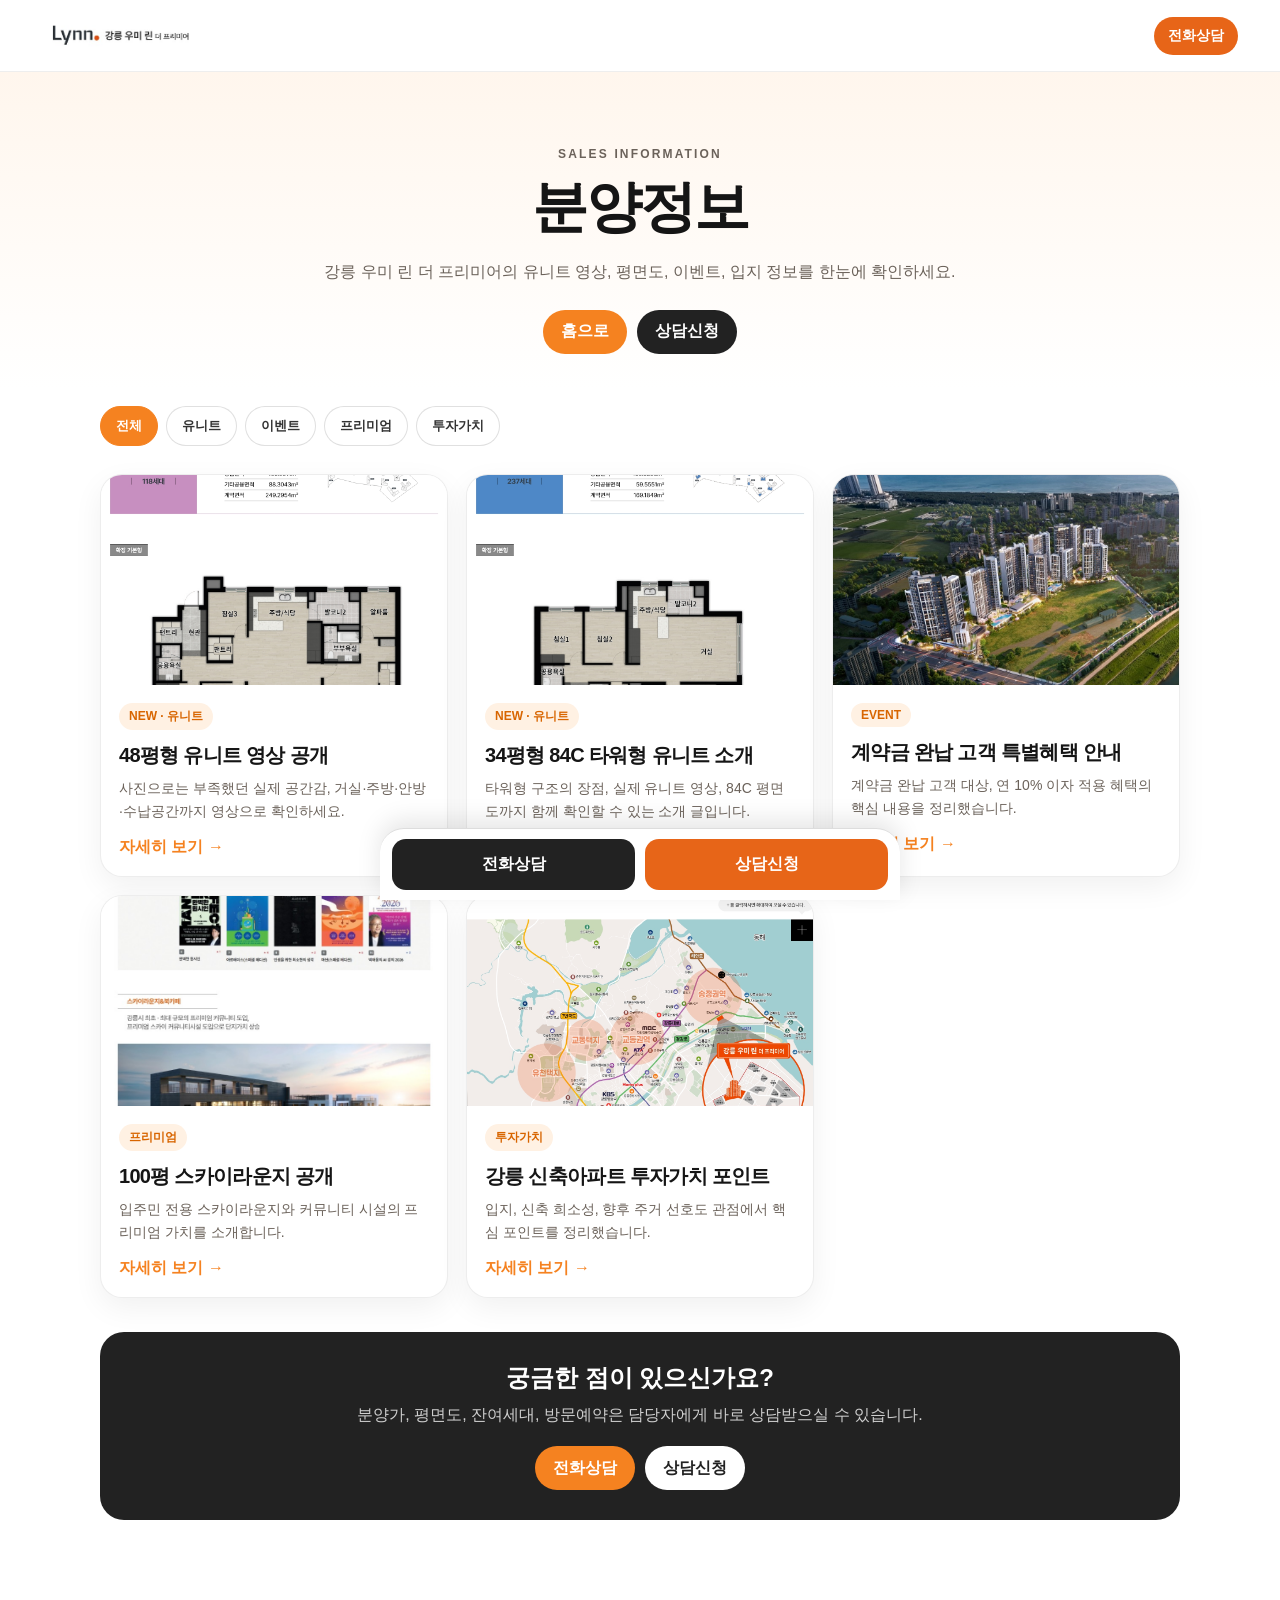
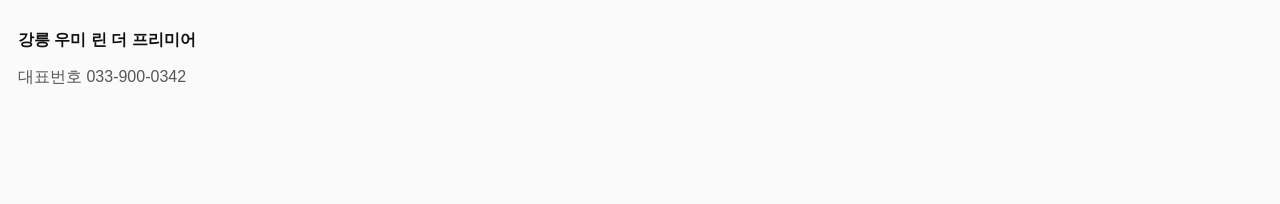
==== news.html @ 76bc0438 "Update news.html 전번변경" ====
<!doctype html>
<html lang="ko">
<head>
  <meta charset="utf-8" />
  <meta name="viewport" content="width=device-width, initial-scale=1" />
  <title>분양정보 | 강릉 우미 린 더 프리미어</title>
  <meta name="description" content="강릉 우미 린 더 프리미어 34평형 84C 유니트, 평면도, 계약금 완납 고객 특별혜택, 스카이라운지 등 최신 분양정보를 확인하세요." />
  <meta name="keywords" content="강릉 우미린 분양정보, 강릉 우미린 블로그, 84C 타입, 34평 타워형, 계약금 완납 특별혜택, 스카이라운지" />
  <meta name="robots" content="index, follow" />
  <meta name="naver-site-verification" content="d8257354716d4d1b02c1b8264c0f7000cab0c3f9" />
  <meta name="google-site-verification" content="OiS3syWD2l7VtwxM-sgllimqyoxaJgLCojdzka6laME" />
  <link rel="canonical" href="https://gn-premier.com/news.html" />
  <link rel="icon" type="image/svg+xml" href="/favicon.svg" />
  <meta property="og:locale" content="ko_KR" />
  <meta property="og:site_name" content="강릉 우미 린 더 프리미어" />
  <meta property="og:title" content="분양정보 | 강릉 우미 린 더 프리미어" />
  <meta property="og:description" content="유니트 영상, 평면도, 이벤트, 입지 정보를 한눈에 확인하세요." />
  <meta property="og:image" content="https://gn-premier.com/images/hero.jpg" />
  <meta property="og:url" content="https://gn-premier.com/news.html" />
  <meta property="og:type" content="website" />
  <meta name="theme-color" content="#ffffff" />
  <script type="application/ld+json">
  {"@context":"https://schema.org","@type":"CollectionPage","name":"강릉 우미 린 더 프리미어 분양정보","url":"https://gn-premier.com/news.html","description":"강릉 우미 린 더 프리미어 최신 분양정보와 블로그 글 모음","inLanguage":"ko-KR"}
  </script>
  <script async src="https://www.googletagmanager.com/gtag/js?id=G-JY8BHGY9N7"></script>
  <script>
    window.dataLayer = window.dataLayer || [];
    function gtag(){dataLayer.push(arguments);}
    gtag('js', new Date());
    gtag('config', 'G-JY8BHGY9N7');
  </script>
  <link rel="stylesheet" href="css/style.css" />
  <link rel="stylesheet" href="css/news.css" />

  <!-- Microsoft Clarity -->
  <script type="text/javascript">
    (function(c,l,a,r,i,t,y){
      c[a]=c[a]||function(){(c[a].q=c[a].q||[]).push(arguments)};
      t=l.createElement(r);t.async=1;t.src="https://www.clarity.ms/tag/"+i;
      y=l.getElementsByTagName(r)[0];y.parentNode.insertBefore(t,y);
    })(window, document, "clarity", "script", "xl435psnof");
  </script>

</head>
<body>
  <header class="topbar">
    <a class="brand" href="index.html#top" aria-label="메인으로 이동"><img src="images/logo.jpg" alt="Lynn 강릉 우미 린 더 프리미어" /></a>
    <a class="top-call" href="tel:033-900-0342">전화상담</a>
  </header>

  <main class="newsPage">
    <section class="newsHero">
      <p class="eyebrow orange">SALES INFORMATION</p>
      <h1>분양정보</h1>
      <p>강릉 우미 린 더 프리미어의 유니트 영상, 평면도, 이벤트, 입지 정보를 한눈에 확인하세요.</p>
      <div class="newsHeroBtns">
        <a href="index.html">홈으로</a>
        <a href="index.html#reservation">상담신청</a>
      </div>
    </section>

    <section class="newsFilters" aria-label="분양정보 카테고리">
      <button class="active" type="button" data-filter="all">전체</button>
      <button type="button" data-filter="unit">유니트</button>
      <button type="button" data-filter="event">이벤트</button>
      <button type="button" data-filter="premium">프리미엄</button>
      <button type="button" data-filter="value">투자가치</button>
    </section>

    <section class="newsList" aria-label="분양정보 목록">
      <article class="newsCard" data-category="unit">
  <a href="https://blog.naver.com/nseil83/224339226779" target="_blank" rel="noopener">
    <img src="images/floor125a.jpg" alt="125A 48평형 평면도" />
    <div class="newsCardBody">
      <span class="newsTag">NEW · 유니트</span>
      <h2>48평형 유니트 영상 공개</h2>
      <p>사진으로는 부족했던 실제 공간감, 거실·주방·안방·수납공간까지 영상으로 확인하세요.</p>
      <em>자세히 보기 →</em>
    </div>
  </a>
</article>
      <article class="newsCard" data-category="unit">
        <a href="https://blog.naver.com/nseil83/224338386969" target="_blank" rel="noopener">
          <img src="images/floor84c.jpg" alt="84C 타입 평면도" />
          <div class="newsCardBody">
            <span class="newsTag">NEW · 유니트</span>
            <h2>34평형 84C 타워형 유니트 소개</h2>
            <p>타워형 구조의 장점, 실제 유니트 영상, 84C 평면도까지 함께 확인할 수 있는 소개 글입니다.</p>
            <em>자세히 보기 →</em>
          </div>
        </a>
      </article>

      <article class="newsCard" data-category="event">
        <a href="https://blog.naver.com/nseil83/224335301121" target="_blank" rel="noopener">
          <img src="images/hero.jpg" alt="계약금 완납 고객 특별혜택" />
          <div class="newsCardBody">
            <span class="newsTag">EVENT</span>
            <h2>계약금 완납 고객 특별혜택 안내</h2>
            <p>계약금 완납 고객 대상, 연 10% 이자 적용 혜택의 핵심 내용을 정리했습니다.</p>
            <em>자세히 보기 →</em>
          </div>
        </a>
      </article>

      <article class="newsCard" data-category="premium">
        <a href="https://blog.naver.com/nseil83/224330907248" target="_blank" rel="noopener">
          <img src="images/skylounge.jpg" alt="100평 스카이라운지" />
          <div class="newsCardBody">
            <span class="newsTag">프리미엄</span>
            <h2>100평 스카이라운지 공개</h2>
            <p>입주민 전용 스카이라운지와 커뮤니티 시설의 프리미엄 가치를 소개합니다.</p>
            <em>자세히 보기 →</em>
          </div>
        </a>
      </article>

      <article class="newsCard" data-category="value">
        <a href="https://blog.naver.com/nseil83/224337922566" target="_blank" rel="noopener">
          <img src="images/location.jpg" alt="강릉 우미린 입지환경" />
          <div class="newsCardBody">
            <span class="newsTag">투자가치</span>
            <h2>강릉 신축아파트 투자가치 포인트</h2>
            <p>입지, 신축 희소성, 향후 주거 선호도 관점에서 핵심 포인트를 정리했습니다.</p>
            <em>자세히 보기 →</em>
          </div>
        </a>
      </article>
    </section>

    <section class="newsCta">
      <h2>궁금한 점이 있으신가요?</h2>
      <p>분양가, 평면도, 잔여세대, 방문예약은 담당자에게 바로 상담받으실 수 있습니다.</p>
      <div>
        <a href="tel:033-900-0342">전화상담</a>
        <a href="index.html#reservation">상담신청</a>
      </div>
    </section>
  </main>

  <footer><strong>강릉 우미 린 더 프리미어</strong><p>대표번호 033-900-0342</p></footer>

  <nav class="bottomBar" aria-label="상담 바로가기">
    <a href="tel:033-900-0342" class="call">전화상담</a>
    <a href="index.html#reservation" class="apply">상담신청</a>
  </nav>

  <script src="js/news.js"></script>
</body>
</html>
---- css/style.css ----
*{box-sizing:border-box}html{scroll-behavior:smooth}body{margin:0;font-family:-apple-system,BlinkMacSystemFont,'Segoe UI','Noto Sans KR',Arial,sans-serif;color:#151515;background:#fff;padding-bottom:76px}a{text-decoration:none;color:inherit}img{max-width:100%;display:block}.topbar{position:sticky;top:0;z-index:50;height:58px;background:rgba(255,255,255,.96);backdrop-filter:blur(10px);border-bottom:1px solid #eee;display:flex;align-items:center;justify-content:space-between;padding:0 16px}.brand img{height:28px;width:auto}.top-call{background:#e76518;color:#fff;font-weight:800;padding:10px 14px;border-radius:999px;font-size:14px}.hero{position:relative;min-height:620px;background:#111;overflow:hidden}.hero>img{width:100%;height:620px;object-fit:cover}.hero:after{content:"";position:absolute;inset:0;background:linear-gradient(180deg,rgba(0,0,0,.25),rgba(0,0,0,.35) 48%,rgba(0,0,0,.68))}.heroText{position:absolute;z-index:2;left:22px;right:22px;bottom:58px;color:#fff}.eyebrow{font-size:12px;letter-spacing:.18em;font-weight:800;margin:0 0 10px}.orange{color:#e76518}.hero h1{font-size:38px;line-height:1.08;margin:0 0 12px;letter-spacing:-.04em}.sub{font-size:18px;font-weight:700;margin:0 0 22px}.heroBtns{display:flex;gap:10px;flex-wrap:wrap}.btn{border-radius:14px;padding:14px 18px;font-weight:900;font-size:15px}.primary{background:#e76518;color:#fff}.ghost{background:rgba(255,255,255,.9);color:#111}.quick{position:sticky;top:58px;z-index:40;display:grid;grid-template-columns:repeat(4,1fr);background:#fff;border-bottom:1px solid #eee;box-shadow:0 6px 16px rgba(0,0,0,.04)}.quick a{text-align:center;padding:14px 4px;font-size:13px;font-weight:900;color:#333}.section{padding:54px 18px;border-bottom:10px solid #f7f7f7}.section h2{font-size:26px;line-height:1.22;margin:0 0 22px;letter-spacing:-.04em}.intro{padding-top:42px}.infoGrid{display:grid;gap:10px}.infoGrid div{border:1px solid #eee;border-radius:16px;padding:16px;background:#fff}.infoGrid span{display:block;font-size:13px;color:#888;margin-bottom:6px}.infoGrid strong{font-size:16px;line-height:1.4}.imageBtn{width:100%;margin-top:16px;border:0;border-radius:16px;background:#222;color:#fff;padding:16px;font-size:16px;font-weight:900}.imageStack{display:grid;gap:18px}.imageStack figure{margin:0;border-radius:18px;overflow:hidden;background:#f6f6f6;box-shadow:0 10px 28px rgba(0,0,0,.08)}.fullImg,.wideImg{width:100%;border-radius:18px;box-shadow:0 10px 28px rgba(0,0,0,.08);background:#f6f6f6}.important{background:#fff}.tabs{display:flex;gap:8px;overflow-x:auto;padding:2px 0 14px;-webkit-overflow-scrolling:touch}.tabs button{flex:0 0 auto;border:1px solid #ddd;background:#fff;border-radius:999px;padding:11px 15px;font-size:14px;font-weight:900;color:#555}.tabs button.active{background:#e76518;border-color:#e76518;color:#fff}.floorPanel{border-radius:18px;overflow:hidden;background:#f7f7f7;box-shadow:0 10px 28px rgba(0,0,0,.08)}.floorPanel img{width:100%}.reservation{background:linear-gradient(180deg,#fff,#fff7f1)}form{display:grid;gap:12px}input,select,textarea{width:100%;border:1px solid #ddd;border-radius:14px;padding:15px 14px;font-size:16px;background:#fff;font-family:inherit}.dateTimeRow{display:grid;grid-template-columns:1fr 1fr;gap:10px}.fieldLabel{display:grid;gap:7px;font-size:13px;font-weight:900;color:#555}.fieldLabel span{padding-left:4px}.fieldLabel input,.fieldLabel select{margin:0}textarea{resize:vertical}.agree{font-size:13px;color:#555;display:flex;gap:8px;align-items:flex-start;line-height:1.5}.agree input{width:auto;margin-top:4px}form button{border:0;border-radius:16px;background:#e76518;color:#fff;padding:17px;font-size:17px;font-weight:900}.formNote{text-align:center;color:#555;font-weight:800}.openchat{text-align:center;border-bottom:0}.openchat p{color:#555;margin:0 0 18px}.openchat a{display:block;border:1px solid #f0d48a;background:#ffe812;color:#191600;border-radius:16px;padding:16px;font-weight:900}footer{padding:30px 18px 100px;background:#fafafa;color:#555}footer strong{display:block;color:#111;margin-bottom:8px}.bottomBar{position:fixed;left:0;right:0;bottom:0;z-index:60;display:grid;grid-template-columns:1fr 1fr;background:#fff;border-top:1px solid #ddd;padding:10px 12px calc(10px + env(safe-area-inset-bottom));gap:10px;box-shadow:0 -8px 24px rgba(0,0,0,.1)}.bottomBar a{text-align:center;border-radius:14px;padding:15px 8px;font-size:16px;font-weight:900}.bottomBar .call{background:#222;color:#fff}.bottomBar .apply{background:#e76518;color:#fff}.viewer{position:fixed;inset:0;background:#fff;z-index:100;display:none;align-items:center;justify-content:center}.viewer.active{display:flex}.viewerInner{width:100%;height:100%;overflow:auto;-webkit-overflow-scrolling:touch;padding:64px 12px 24px}.viewerInner img{max-width:none;width:auto;min-width:100%;margin:auto}.close{position:fixed;top:14px;right:14px;z-index:101;width:44px;height:44px;border-radius:50%;border:1px solid #ddd;background:#fff;font-size:30px;line-height:1;color:#111;box-shadow:0 4px 14px rgba(0,0,0,.15)}@media(min-width:760px){body{padding-bottom:0}.topbar{height:72px;padding:0 42px}.brand img{height:34px}.hero{min-height:760px}.hero>img{height:760px}.heroText{left:8vw;bottom:90px;max-width:650px}.hero h1{font-size:64px}.sub{font-size:24px}.quick{top:72px;max-width:980px;margin:0 auto;border:1px solid #eee;border-top:0;border-radius:0 0 22px 22px}.section{max-width:1060px;margin:0 auto;padding:78px 24px}.section h2{font-size:38px}.infoGrid{grid-template-columns:repeat(2,1fr)}.bottomBar{left:50%;transform:translateX(-50%);max-width:520px;border-radius:24px 24px 0 0}.viewerInner{padding:76px 32px 40px}.viewerInner img{min-width:auto;max-width:1400px;width:100%}}@media(max-width:420px){.dateTimeRow{grid-template-columns:1fr}}.reserveHead{display:flex;align-items:center;justify-content:space-between;gap:12px;margin-bottom:18px}.reserveHead h2{margin:0}.todayBadge{flex:0 0 auto;background:#fff0e5;color:#e76518;border:1px solid #ffd4b7;border-radius:999px;padding:8px 12px;font-size:13px;font-weight:900}.field{display:block}.field span{display:block;margin:0 0 7px 3px;font-size:13px;font-weight:900;color:#333}.field input,.field select,.field textarea{margin:0}.field input[type="date"]{min-height:53px;color:#111}.field input[type="date"]:invalid{color:#777}form button{position:relative;display:flex;align-items:center;justify-content:center;gap:9px;transition:.18s ease}.loadingDot{display:none;width:16px;height:16px;border:2px solid rgba(255,255,255,.55);border-top-color:#fff;border-radius:50%;animation:spin .8s linear infinite}form button.loading .loadingDot{display:inline-block}form button:disabled{opacity:.78}@keyframes spin{to{transform:rotate(360deg)}}.successModal{position:fixed;inset:0;z-index:200;background:rgba(255,255,255,.92);backdrop-filter:blur(8px);display:none;align-items:center;justify-content:center;padding:22px}.successModal.active{display:flex}.successBox{width:min(360px,100%);background:#fff;border:1px solid #eee;border-radius:24px;padding:28px 22px;text-align:center;box-shadow:0 16px 45px rgba(0,0,0,.16)}.checkIcon{width:56px;height:56px;border-radius:50%;background:#e76518;color:#fff;display:flex;align-items:center;justify-content:center;margin:0 auto 16px;font-size:34px;font-weight:900}.successBox h3{margin:0 0 8px;font-size:22px;letter-spacing:-.04em}.successBox p{margin:0 0 20px;color:#666;line-height:1.5}.successBox button{width:100%;border:0;border-radius:14px;background:#222;color:#fff;padding:14px;font-size:16px;font-weight:900}@media(max-width:420px){.reserveHead{display:block}.todayBadge{display:inline-block;margin-top:6px}.field span{font-size:14px}.dateTimeRow{gap:12px}}.viewerInner{overflow:auto;touch-action:pan-x pan-y}.viewerInner img{max-width:none !important;width:auto !important;min-width:0 !important;height:auto !important}.viewerHint{position:fixed;left:50%;bottom:18px;transform:translateX(-50%);z-index:102;background:rgba(255,255,255,.95);border:1px solid #ddd;border-radius:999px;padding:9px 13px;font-size:13px;font-weight:800;color:#333;box-shadow:0 4px 14px rgba(0,0,0,.12)}@media(max-width:760px){.viewerInner{padding:68px 12px 52px}.viewerHint{font-size:12px;bottom:12px}}.viewerInner{touch-action:none;overscroll-behavior:contain}.viewerInner img{transform-origin:center center;transition:transform .05s linear;will-change:transform}.viewerHint::after{content:" · 두 번 터치하면 확대/축소"}.zoomControls{position:fixed;left:14px;top:14px;z-index:102;display:flex;gap:8px;align-items:center}.zoomControls button{border:1px solid #ddd;background:#fff;color:#111;border-radius:999px;min-width:44px;height:44px;padding:0 12px;font-size:18px;font-weight:900;box-shadow:0 4px 14px rgba(0,0,0,.15)}.zoomControls #zoomReset{font-size:13px;min-width:58px}.viewerInner img{user-select:none;-webkit-user-select:none;-webkit-user-drag:none;cursor:grab}.viewerInner img:active{cursor:grabbing}

/* v4 이벤트 팝업 */
body.popupOpen{overflow:hidden}
.eventPopup{position:fixed;inset:0;z-index:300;display:none;align-items:center;justify-content:center;padding:18px}
.eventPopup.active{display:flex}
.eventDim{position:absolute;inset:0;background:rgba(0,0,0,.58);backdrop-filter:blur(5px)}
.eventBox{position:relative;width:min(420px,100%);background:#fff;border-radius:28px;padding:30px 22px 20px;text-align:center;box-shadow:0 24px 70px rgba(0,0,0,.35);overflow:hidden}
.eventBox:before{content:"";position:absolute;left:-70px;top:-90px;width:180px;height:180px;border-radius:50%;background:rgba(231,101,24,.13)}
.eventBox:after{content:"";position:absolute;right:-80px;bottom:-100px;width:220px;height:220px;border-radius:50%;background:rgba(231,101,24,.10)}
.eventClose{position:absolute;right:14px;top:14px;z-index:2;width:38px;height:38px;border:1px solid #eee;border-radius:50%;background:#fff;color:#111;font-size:28px;line-height:1;box-shadow:0 5px 16px rgba(0,0,0,.12)}
.eventLabel{position:relative;z-index:1;display:inline-block;margin:0 0 12px;background:#fff0e5;color:#e76518;border:1px solid #ffd3b3;border-radius:999px;padding:8px 13px;font-size:13px;font-weight:1000;letter-spacing:.02em}
.eventBox h2{position:relative;z-index:1;margin:0 0 12px;font-size:28px;line-height:1.22;letter-spacing:-.06em;color:#111}
.eventBox h2 span{color:#e76518}
.eventText{position:relative;z-index:1;margin:0 0 18px;color:#555;font-size:16px;line-height:1.55;font-weight:800}
.eventBenefits{position:relative;z-index:1;display:grid;gap:8px;margin:0 0 18px}
.eventBenefits div{display:flex;align-items:center;gap:10px;text-align:left;border:1px solid #eee;background:#fafafa;border-radius:14px;padding:12px}
.eventBenefits strong{width:34px;height:34px;border-radius:50%;background:#222;color:#fff;display:flex;align-items:center;justify-content:center;font-size:12px}
.eventBenefits span{font-size:14px;font-weight:900;color:#333}
.eventActions{position:relative;z-index:1;display:grid;grid-template-columns:1fr 1fr;gap:10px;margin-bottom:14px}
.eventActions a{display:flex;align-items:center;justify-content:center;border-radius:15px;padding:15px 8px;font-size:16px;font-weight:1000}
.eventApply{background:#e76518;color:#fff}
.eventCall{background:#222;color:#fff}
.eventTodayClose{position:relative;z-index:1;display:flex;justify-content:center;align-items:center;gap:7px;color:#666;font-size:13px;font-weight:800}
.eventTodayClose input{width:auto;margin:0}
@media(max-width:420px){
  .eventBox{border-radius:24px;padding:28px 18px 18px}
  .eventBox h2{font-size:25px}
  .eventText{font-size:15px}
}


/* 2026-07-11 전환형 첫 화면 및 분양가 2분할 */
.heroOffers{display:grid;gap:8px;margin:0 0 18px;max-width:560px}.heroOffers span{display:block;width:max-content;max-width:100%;padding:9px 12px;border-radius:999px;background:rgba(255,255,255,.92);color:#1b1b1b;font-size:13px;font-weight:900;line-height:1.25;box-shadow:0 5px 18px rgba(0,0,0,.15)}.heroOffers span:first-child{background:#e76518;color:#fff}.sectionGuide{margin:-10px 0 20px;color:#666;font-size:14px;line-height:1.55}.priceStack{display:grid;gap:24px}.priceStack figure{margin:0}.priceStack figcaption{margin:0 0 10px;font-size:15px;font-weight:900;color:#333}.priceStack .wideImg{cursor:zoom-in}
@media(min-width:760px){.heroOffers{grid-template-columns:max-content max-content}.heroOffers span:first-child{grid-column:1/-1}.priceStack{gap:36px}.priceStack figcaption{font-size:17px}}
/* 확대 뷰어 이동감 개선 */
.viewerInner{display:flex;align-items:center;justify-content:center;overflow:hidden!important;cursor:grab;background:#fff}.viewerInner.dragging{cursor:grabbing}.viewerInner img{flex:0 0 auto;max-width:none!important;max-height:none!important;touch-action:none;transition:none!important;transform-origin:center center!important}.viewerHint{pointer-events:none;white-space:nowrap}.zoomControls{user-select:none}
@media(max-width:760px){.heroOffers span{font-size:12px}.viewerHint{max-width:calc(100vw - 28px);white-space:normal;text-align:center;line-height:1.35}}


/* 2026-07-11 문의 전환 개선 */
.quickConsult{background:linear-gradient(145deg,#fff8f2,#fff);border-bottom:10px solid #f7f7f7}
.quickConsultCopy p:not(.eyebrow){margin:-8px 0 22px;color:#555;line-height:1.65;font-size:15px}
.quickLeadForm{background:#fff;border:1px solid #f0dfd2;border-radius:22px;padding:18px;box-shadow:0 14px 36px rgba(82,42,12,.09)}
.quickLeadForm button{background:#e76518}
.trustStrip{display:grid;grid-template-columns:1fr 1fr;gap:8px;margin-top:14px}
.trustStrip span{background:#fff;border:1px solid #eee;border-radius:12px;padding:11px 8px;text-align:center;font-size:13px;font-weight:900;color:#333}
.reserveIntro{margin:-8px 0 18px;color:#666;line-height:1.6}
.field em{font-style:normal;color:#999;font-size:12px;font-weight:700;margin-left:4px}
.optionalFields{border:1px solid #e5e5e5;border-radius:14px;background:#fff;overflow:hidden}
.optionalFields summary{cursor:pointer;padding:15px 14px;font-weight:900;color:#444;list-style:none}
.optionalFields summary::-webkit-details-marker{display:none}
.optionalFields summary:after{content:'＋';float:right;color:#e76518}
.optionalFields[open] summary:after{content:'−'}
.optionalFieldsInner{display:grid;gap:12px;padding:0 14px 14px}
.heroBtns .btn{min-height:48px;display:flex;align-items:center;justify-content:center}
@media(min-width:760px){.quickConsult{display:grid;grid-template-columns:1fr 1fr;gap:34px;align-items:center}.quickConsult .trustStrip{grid-column:1/-1;grid-template-columns:repeat(4,1fr)}.quickLeadForm{padding:24px}}
@media(max-width:520px){.heroBtns{display:grid;grid-template-columns:1fr 1fr}.heroBtns .primary{grid-column:1/-1}.heroBtns .btn{padding:13px 10px;font-size:14px}.quickConsult{padding-top:42px}.bottomBar a{font-size:14px}}

/* 2026-07-14 2차 전환형 리뉴얼 */
.hero:after{background:linear-gradient(180deg,rgba(0,0,0,.18),rgba(0,0,0,.38) 43%,rgba(0,0,0,.82))}
.heroText{bottom:38px}
.heroGift{display:flex;align-items:center;gap:12px;width:min(100%,520px);margin:0 0 12px;padding:13px 15px;border-radius:18px;background:linear-gradient(135deg,#fff7e8,#fff);color:#1c1c1c;box-shadow:0 12px 30px rgba(0,0,0,.25)}
.giftIcon{font-size:30px;line-height:1}.heroGift small{display:block;margin-bottom:2px;color:#7b6957;font-size:12px;font-weight:800}.heroGift strong{display:block;color:#b46d00;font-size:20px;letter-spacing:-.04em}
.heroMicro{margin:0 0 14px;color:rgba(255,255,255,.9);font-size:13px;font-weight:700;line-height:1.5}
.heroBtns .primary{box-shadow:0 10px 24px rgba(231,101,24,.35)}
.conversionHighlights{display:grid;grid-template-columns:1fr 1fr;gap:1px;background:#e8e8e8;border-bottom:10px solid #f7f7f7}
.highlightItem{min-height:112px;padding:20px 14px;background:#fff;display:flex;flex-direction:column;justify-content:center;text-align:center}
.highlightItem strong{display:block;margin-bottom:7px;color:#e76518;font-size:20px;letter-spacing:-.04em}.highlightItem span{color:#444;font-size:13px;font-weight:800;line-height:1.45}
.advisorCard{background:#171717!important;color:#fff;display:grid;gap:22px}.advisorCard h2{color:#fff}.advisorCard p:not(.eyebrow){margin:-10px 0 0;color:#d2d2d2;line-height:1.7}.advisorCard p strong{color:#fff}
.advisorActions{display:grid;grid-template-columns:1fr 1fr;gap:10px}.advisorActions a{display:flex;align-items:center;justify-content:center;min-height:52px;border-radius:15px;font-weight:900}.advisorCall{background:#fff;color:#111}.advisorReserve{background:#e76518;color:#fff}
.priceLead{margin:-10px 0 16px;color:#666;line-height:1.6}.priceDetails{border:1px solid #e7e7e7;border-radius:18px;background:#fff;overflow:hidden}.priceDetails summary{cursor:pointer;list-style:none;padding:18px 20px;font-size:16px;font-weight:900;color:#222}.priceDetails summary::-webkit-details-marker{display:none}.priceDetails summary:after{content:'＋';float:right;color:#e76518;font-size:20px}.priceDetails[open] summary:after{content:'−'}.priceDetails .sectionGuide,.priceDetails .priceStack{margin-left:18px;margin-right:18px}.priceDetails .priceStack{padding-bottom:20px}.priceConsultBtn{display:flex;align-items:center;justify-content:center;margin-top:14px;min-height:54px;border-radius:16px;background:#e76518;color:#fff;font-weight:900;text-align:center;padding:12px}
.quickConsultCopy strong{color:#d95910}.quickLeadForm button{font-size:15px}.bottomBar .apply{background:#e76518;color:#fff}
@media(min-width:760px){.heroText{bottom:64px}.heroGift{padding:16px 18px}.heroGift strong{font-size:25px}.heroMicro{font-size:14px}.conversionHighlights{grid-template-columns:repeat(4,1fr);max-width:1060px;margin:0 auto;border-left:1px solid #e8e8e8;border-right:1px solid #e8e8e8}.highlightItem{min-height:142px}.highlightItem strong{font-size:25px}.highlightItem span{font-size:14px}.advisorCard{grid-template-columns:1fr auto;align-items:center;border-radius:26px;margin-top:54px;margin-bottom:54px}.advisorActions{min-width:330px}}
@media(max-width:520px){.hero{min-height:690px}.hero>img{height:690px}.hero h1{font-size:36px}.sub{font-size:16px;margin-bottom:15px}.heroGift strong{font-size:18px}.heroOffers{gap:6px;margin-bottom:10px}.heroOffers span{padding:7px 10px}.heroBtns{grid-template-columns:1fr 1fr}.heroBtns .primary{grid-column:1/-1}.heroBtns .btn{font-size:13px}.advisorActions{grid-template-columns:1fr}.priceConsultBtn{font-size:14px}}


/* 2026-07-19 상담신청 모달 및 하단 오픈채팅 축소 */
button.top-call{border:0;cursor:pointer;font-family:inherit}
.quick button{border:0;background:#fff;text-align:center;padding:14px 4px;font-size:13px;font-weight:900;color:#333;font-family:inherit;cursor:pointer}
button.btn{border:0;cursor:pointer;font-family:inherit}
.leadModal{position:fixed;inset:0;z-index:350;display:none;align-items:center;justify-content:center;padding:18px}
.leadModal.active{display:flex}
.leadModalDim{position:absolute;inset:0;background:rgba(0,0,0,.58);backdrop-filter:blur(5px)}
.leadModalBox{position:relative;width:min(420px,100%);background:#fff;border-radius:24px;padding:30px 22px 22px;box-shadow:0 24px 70px rgba(0,0,0,.32)}
.leadModalClose{position:absolute;right:13px;top:13px;width:38px;height:38px;border:1px solid #eee;border-radius:50%;background:#fff;font-size:27px;line-height:1;cursor:pointer}
.leadModalBox h2{margin:0 0 10px;font-size:27px;letter-spacing:-.05em}
.leadModalText{margin:0 0 19px;color:#666;line-height:1.6;font-size:15px}
.modalLeadForm{display:grid;gap:12px}
.modalLeadForm button{background:#e76518}
.leadModalNote{margin:13px 0 0;text-align:center;color:#777;font-size:12px;line-height:1.5}
.priceRequestCard{border:1px solid #eee;border-radius:22px;padding:22px;background:linear-gradient(145deg,#fff8f2,#fff);box-shadow:0 12px 32px rgba(82,42,12,.07)}
.priceRequestIcon{width:52px;height:52px;border-radius:50%;display:flex;align-items:center;justify-content:center;margin-bottom:15px;background:#e76518;color:#fff;font-size:25px;font-weight:900}
.priceRequestCard strong{display:block;font-size:18px;line-height:1.45;letter-spacing:-.03em}
.priceRequestCard p{margin:9px 0 0;color:#666;line-height:1.65;font-size:14px}
.priceRequestCard .priceConsultBtn{width:100%;border:0;cursor:pointer;font-family:inherit;font-size:16px}
.compactOpenchat{display:flex;align-items:center;justify-content:space-between;gap:14px;padding-top:22px!important;padding-bottom:22px!important;text-align:left;background:#fff}
.compactOpenchat div{min-width:0}.compactOpenchat strong{display:block;margin-bottom:3px;font-size:15px}.compactOpenchat span{display:block;color:#777;font-size:12px;line-height:1.4}
.compactOpenchat a{flex:0 0 auto;display:inline-flex;align-items:center;justify-content:center;border-radius:999px;padding:10px 15px;font-size:13px;white-space:nowrap}
@media(min-width:760px){.compactOpenchat{max-width:1060px;margin:0 auto;border-top:1px solid #eee}.leadModalBox{padding:34px 28px 26px}}
@media(max-width:420px){.top-call{font-size:12px;padding:9px 11px}.compactOpenchat span{max-width:190px}.compactOpenchat a{padding:9px 13px}}

/* 2026-07-19 전환 동선 최종 정리 */
.heroBtnsFocused{display:grid;grid-template-columns:minmax(0,1.35fr) minmax(0,1fr);gap:10px;max-width:620px}
.heroBtnsFocused .primary{grid-column:auto}
.heroBtnsFocused button{width:100%}
.advisorActions button{border:0;font-family:inherit;cursor:pointer;font-size:inherit}
.donghoRequestCard{display:grid;gap:16px;border:1px solid #e8e8e8;border-radius:22px;padding:22px;background:linear-gradient(145deg,#fff,#fff8f2);box-shadow:0 12px 32px rgba(82,42,12,.07)}
.donghoRequestCard strong{display:block;font-size:18px;line-height:1.45;letter-spacing:-.03em}
.donghoRequestCard p{margin:8px 0 0;color:#666;font-size:14px;line-height:1.65}
.donghoRequestBtn{min-height:54px;border:0;border-radius:16px;background:#e76518;color:#fff;font-family:inherit;font-size:16px;font-weight:900;cursor:pointer}
.bottomBar button{border:0;font-family:inherit;font-size:15px;font-weight:900;cursor:pointer}
@media(min-width:760px){
  .donghoRequestCard{grid-template-columns:1fr auto;align-items:center;padding:26px}
  .donghoRequestBtn{min-width:240px;padding:0 24px}
}
@media(max-width:520px){
  .heroBtnsFocused{grid-template-columns:1fr}
  .heroBtnsFocused .primary{grid-column:auto}
  .heroBtnsFocused .btn{font-size:14px;min-height:50px}
  .bottomBar button{font-size:14px}
}
.bottomBar button.apply{display:flex;align-items:center;justify-content:center;width:100%;border-radius:14px;padding:15px 8px;color:#fff}

/* 2026-07-20 분양가 문의 인라인 폼 */
.inlinePriceForm{margin-top:20px;padding-top:20px;border-top:1px solid #eadfd5;scroll-margin-top:90px}
.inlinePriceForm h3{margin:0 0 6px;font-size:21px;letter-spacing:-.04em}
.inlinePriceForm>p{margin:0 0 15px;color:#666;font-size:14px}
.inlinePriceForm .modalLeadForm{gap:11px}
.inlinePriceForm .leadModalNote{margin-top:12px}
.priceLink{cursor:pointer}
@media(min-width:760px){.inlinePriceForm .modalLeadForm{grid-template-columns:1fr 1fr}.inlinePriceForm .modalLeadForm .agree,.inlinePriceForm .modalLeadForm button{grid-column:1/-1}}
---- css/news.css ----
/* 분양정보 페이지 및 메인 미리보기 */
.newsPreview {
  background: #fffaf4;
  border-top: 1px solid rgba(210, 135, 58, 0.16);
  border-bottom: 1px solid rgba(210, 135, 58, 0.16);
}
.newsLead {
  margin: 8px 0 22px;
  color: #6b625a;
  line-height: 1.65;
}
.miniNewsGrid {
  display: grid;
  grid-template-columns: repeat(3, minmax(0, 1fr));
  gap: 14px;
}
.miniNewsCard {
  display: block;
  padding: 20px;
  border-radius: 18px;
  background: #fff;
  border: 1px solid rgba(0,0,0,.07);
  text-decoration: none;
  color: inherit;
  box-shadow: 0 8px 24px rgba(0,0,0,.05);
}
.miniNewsCard strong {
  display: block;
  margin: 9px 0 8px;
  font-size: 17px;
}
.miniNewsCard p {
  margin: 0;
  color: #6b625a;
  font-size: 14px;
  line-height: 1.55;
}
.miniBadge {
  display: inline-flex;
  padding: 4px 9px;
  border-radius: 999px;
  background: #f58220;
  color: #fff;
  font-size: 12px;
  font-weight: 800;
}
.newsMoreWrap { text-align: center; margin-top: 22px; }
.newsMoreBtn {
  display: inline-flex;
  align-items: center;
  justify-content: center;
  min-height: 44px;
  padding: 0 22px;
  border-radius: 999px;
  background: #222;
  color: #fff;
  text-decoration: none;
  font-weight: 800;
}
.newsPage { padding-bottom: 80px; }
.newsHero {
  padding: 72px 20px 34px;
  text-align: center;
  background: linear-gradient(180deg, #fff6ed 0%, #fff 100%);
}
.newsHero h1 {
  margin: 6px 0 12px;
  font-size: clamp(34px, 8vw, 56px);
  letter-spacing: -0.04em;
}
.newsHero p {
  margin: 0 auto;
  max-width: 640px;
  color: #6b625a;
  line-height: 1.7;
}
.newsHeroBtns {
  display: flex;
  justify-content: center;
  gap: 10px;
  margin-top: 24px;
}
.newsHeroBtns a {
  display: inline-flex;
  align-items: center;
  justify-content: center;
  min-height: 44px;
  padding: 0 18px;
  border-radius: 999px;
  background: #222;
  color: #fff;
  text-decoration: none;
  font-weight: 800;
}
.newsHeroBtns a:first-child { background: #f58220; }
.newsFilters {
  display: flex;
  gap: 8px;
  overflow-x: auto;
  padding: 18px 20px 10px;
  max-width: 1120px;
  margin: 0 auto;
}
.newsFilters button {
  flex: 0 0 auto;
  border: 1px solid rgba(0,0,0,.12);
  background: #fff;
  color: #333;
  border-radius: 999px;
  padding: 10px 15px;
  font-weight: 800;
  cursor: pointer;
}
.newsFilters button.active {
  background: #f58220;
  color: #fff;
  border-color: #f58220;
}
.newsList {
  display: grid;
  grid-template-columns: repeat(3, minmax(0, 1fr));
  gap: 18px;
  max-width: 1120px;
  margin: 18px auto 0;
  padding: 0 20px;
}
.newsCard {
  overflow: hidden;
  border-radius: 22px;
  background: #fff;
  border: 1px solid rgba(0,0,0,.07);
  box-shadow: 0 10px 30px rgba(0,0,0,.06);
}
.newsCard a { color: inherit; text-decoration: none; display: block; height: 100%; }
.newsCard img {
  width: 100%;
  height: 210px;
  object-fit: cover;
  display: block;
  background: #f3f3f3;
}
.newsCardBody { padding: 18px; }
.newsTag {
  display: inline-flex;
  padding: 5px 10px;
  border-radius: 999px;
  background: #fff1e3;
  color: #d86500;
  font-size: 12px;
  font-weight: 900;
}
.newsCard h2 {
  margin: 12px 0 8px;
  font-size: 20px;
  letter-spacing: -0.035em;
  line-height: 1.35;
}
.newsCard p {
  margin: 0 0 14px;
  color: #6b625a;
  font-size: 14px;
  line-height: 1.65;
}
.newsCard em {
  font-style: normal;
  color: #f58220;
  font-weight: 900;
}
.newsCard.is-hidden { display: none; }
.newsCta {
  max-width: 1080px;
  margin: 34px auto 0;
  padding: 30px 22px;
  border-radius: 24px;
  background: #222;
  color: #fff;
  text-align: center;
}
.newsCta h2 { margin: 0 0 8px; }
.newsCta p { margin: 0 0 18px; color: rgba(255,255,255,.78); line-height: 1.65; }
.newsCta div { display: flex; justify-content: center; gap: 10px; }
.newsCta a {
  display: inline-flex;
  align-items: center;
  justify-content: center;
  min-height: 44px;
  padding: 0 18px;
  border-radius: 999px;
  background: #f58220;
  color: #fff;
  text-decoration: none;
  font-weight: 900;
}
.newsCta a:last-child { background: #fff; color: #222; }
@media (max-width: 860px) {
  .miniNewsGrid, .newsList { grid-template-columns: 1fr; }
  .newsHero { padding-top: 46px; }
  .newsCard img { height: 190px; }
  .newsCta { margin-left: 20px; margin-right: 20px; }
}
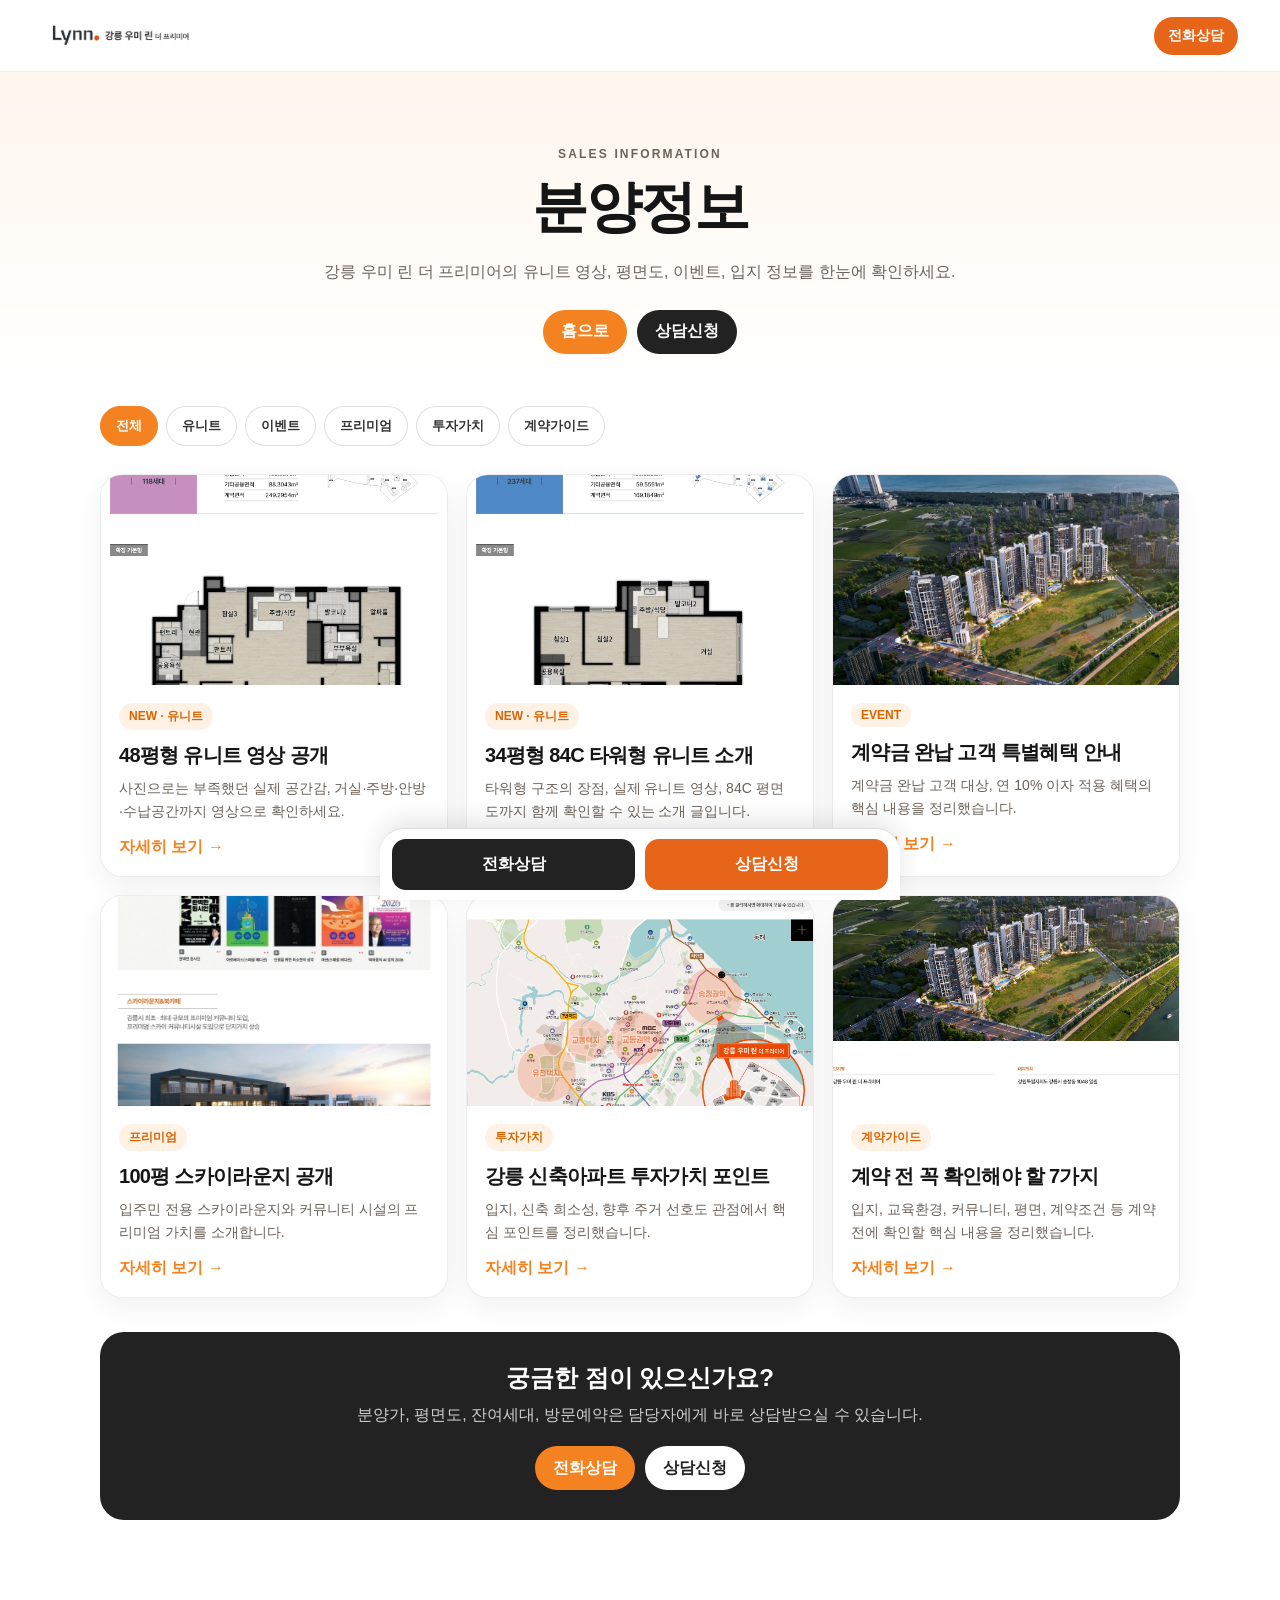
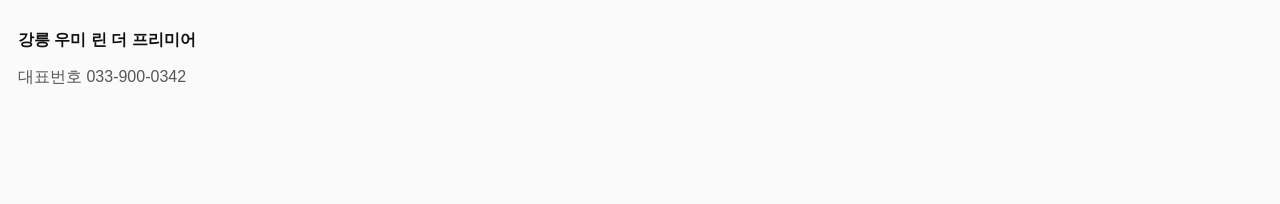
==== commit 8ca56fcb: "Add files via upload" ====
--- a/news.html
+++ b/news.html
@@ -65,6 +65,7 @@
       <button type="button" data-filter="event">이벤트</button>
       <button type="button" data-filter="premium">프리미엄</button>
       <button type="button" data-filter="value">투자가치</button>
+      <button type="button" data-filter="guide">계약가이드</button>
     </section>
 
     <section class="newsList" aria-label="분양정보 목록">
@@ -126,6 +127,18 @@
           </div>
         </a>
       </article>
+
+      <article class="newsCard" data-category="guide">
+        <a href="https://blog.naver.com/nseil83/224360247552" target="_blank" rel="noopener">
+          <img src="images/overview.jpg" alt="강릉 우미 린 더 프리미어 계약 전 확인사항" />
+          <div class="newsCardBody">
+            <span class="newsTag">계약가이드</span>
+            <h2>계약 전 꼭 확인해야 할 7가지</h2>
+            <p>입지, 교육환경, 커뮤니티, 평면, 계약조건 등 계약 전에 확인할 핵심 내용을 정리했습니다.</p>
+            <em>자세히 보기 →</em>
+          </div>
+        </a>
+      </article>
     </section>
 
     <section class="newsCta">
--- a/css/style.css
+++ b/css/style.css
@@ -130,3 +130,29 @@
 .inlinePriceForm .leadModalNote{margin-top:12px}
 .priceLink{cursor:pointer}
 @media(min-width:760px){.inlinePriceForm .modalLeadForm{grid-template-columns:1fr 1fr}.inlinePriceForm .modalLeadForm .agree,.inlinePriceForm .modalLeadForm button{grid-column:1/-1}}
+
+/* 2026-07-24 오시는 길 프리미엄 섹션 */
+.contactMapSection{background:linear-gradient(155deg,#fbfaf8 0%,#fff 46%,#f6f2ed 100%);border-top:10px solid #f7f7f7}
+.contactMapHead{display:flex;align-items:flex-end;justify-content:space-between;gap:24px;margin-bottom:24px}
+.contactMapHead h2{margin-bottom:10px}.contactMapHead>div>p:last-child{margin:0;color:#666;line-height:1.65}
+.contactMapReserve{flex:0 0 auto;display:inline-flex;align-items:center;justify-content:center;min-height:50px;padding:0 22px;border-radius:14px;background:#e76518;color:#fff;font-weight:900;box-shadow:0 10px 22px rgba(231,101,24,.2)}
+.contactMapImageWrap{margin:0;border-radius:24px;overflow:hidden;background:#fff;border:1px solid #e8e3dd;box-shadow:0 18px 46px rgba(47,37,28,.1)}
+.contactMapImage{display:block;width:100%;height:auto;cursor:zoom-in}.contactMapImageWrap figcaption{padding:11px 16px;text-align:center;color:#8a8179;font-size:12px;background:#fff}
+.contactMapCards{display:grid;grid-template-columns:1fr 1fr;gap:16px;margin-top:18px}
+.contactMapCard{display:grid;grid-template-columns:auto 1fr;gap:15px;padding:22px;border:1px solid #e9e3dc;border-radius:20px;background:rgba(255,255,255,.92);box-shadow:0 10px 28px rgba(55,42,31,.06)}
+.contactMapIcon{display:flex;align-items:center;justify-content:center;width:46px;height:46px;border-radius:50%;background:#232323;color:#fff;font-size:13px;font-weight:900}
+.contactMapCardBody span{display:block;margin-bottom:5px;color:#e76518;font-size:13px;font-weight:900}.contactMapCardBody strong{display:block;font-size:18px;letter-spacing:-.035em}.contactMapCardBody p{margin:8px 0 0;color:#777;font-size:13px;line-height:1.55}
+.contactMapActions{grid-column:1/-1;display:grid;grid-template-columns:1fr 1fr;gap:9px;margin-top:3px}.contactMapActions a{display:flex;align-items:center;justify-content:center;min-height:46px;border-radius:13px;font-size:14px;font-weight:900}.naverMapBtn{background:#03c75a;color:#fff}.kakaoMapBtn{background:#fee500;color:#191919}
+.contactMapCallout{display:flex;align-items:center;justify-content:space-between;gap:18px;margin-top:18px;padding:20px 22px;border-radius:20px;background:#1c1c1c;color:#fff}.contactMapCallout span{display:block;margin-bottom:4px;color:#bbb;font-size:13px}.contactMapCallout strong{font-size:20px}.contactMapCallout a{display:inline-flex;align-items:center;justify-content:center;min-height:48px;padding:0 20px;border-radius:13px;background:#e76518;color:#fff;font-weight:900;white-space:nowrap}
+@media(max-width:760px){.contactMapHead{display:block}.contactMapReserve{width:100%;margin-top:17px}.contactMapCards{grid-template-columns:1fr}.contactMapImageWrap{border-radius:17px}.contactMapCallout{display:block;text-align:center}.contactMapCallout a{width:100%;margin-top:14px}.contactMapCallout strong{font-size:18px}}
+@media(max-width:430px){.contactMapCard{padding:18px}.contactMapCardBody strong{font-size:16px}.contactMapActions{grid-template-columns:1fr}.contactMapImageWrap figcaption{font-size:11px}}
+
+/* 견본주택 주소 문자 안내 */
+.addressSmsBox{display:grid;grid-template-columns:.9fr 1.1fr;gap:28px;margin-top:20px;padding:30px;border:1px solid #eadfd5;border-radius:24px;background:#fff;box-shadow:0 15px 40px rgba(55,42,31,.08)}
+.addressSmsCopy{padding:8px 4px}.addressSmsBadge{display:inline-flex;margin-bottom:14px;padding:7px 11px;border-radius:999px;background:#fff1e8;color:#d9570e;font-size:12px;font-weight:900}.addressSmsCopy h3{margin:0 0 13px;font-size:27px;letter-spacing:-.045em}.addressSmsCopy p{margin:0;color:#67605a;line-height:1.7}.addressSmsCopy p strong{color:#222}.addressSmsCopy ul{display:grid;gap:9px;margin:20px 0 0;padding:0;list-style:none}.addressSmsCopy li{position:relative;padding-left:25px;color:#4f4944;font-size:14px}.addressSmsCopy li:before{content:'✓';position:absolute;left:0;top:-1px;display:flex;align-items:center;justify-content:center;width:18px;height:18px;border-radius:50%;background:#e76518;color:#fff;font-size:11px;font-weight:900}
+.addressSmsForm{padding:24px;border-radius:20px;background:#f8f6f3}.addressSmsForm .field{display:block;margin-bottom:13px}.addressSmsForm .field span{display:block;margin-bottom:7px;font-size:13px;font-weight:800}.addressSmsForm input[type=text],.addressSmsForm input[type=tel]{width:100%;height:52px;padding:0 15px;border:1px solid #ded8d1;border-radius:12px;background:#fff;font-size:15px;outline:none}.addressSmsForm input:focus{border-color:#e76518;box-shadow:0 0 0 3px rgba(231,101,24,.1)}.addressSmsForm .agree{display:flex;align-items:flex-start;gap:8px;margin:13px 0;color:#6f6862;font-size:12px;line-height:1.45}.addressSmsForm button[type=submit]{display:flex;align-items:center;justify-content:center;width:100%;min-height:54px;border:0;border-radius:14px;background:#e76518;color:#fff;font-size:16px;font-weight:900;cursor:pointer;box-shadow:0 11px 23px rgba(231,101,24,.22)}.addressSmsForm button[disabled]{opacity:.65;cursor:wait}.addressSmsNote{margin:10px 0 0;text-align:center;color:#8a8179;font-size:11px;line-height:1.5}
+@media(max-width:760px){.addressSmsBox{grid-template-columns:1fr;gap:18px;padding:20px}.addressSmsCopy h3{font-size:23px}.addressSmsForm{padding:18px}}
+
+.viewerInner img{transition:transform .12s ease-out;}
+.viewerInner.dragging img{transition:none;}
+.viewerInner.dragging{cursor:grabbing;}
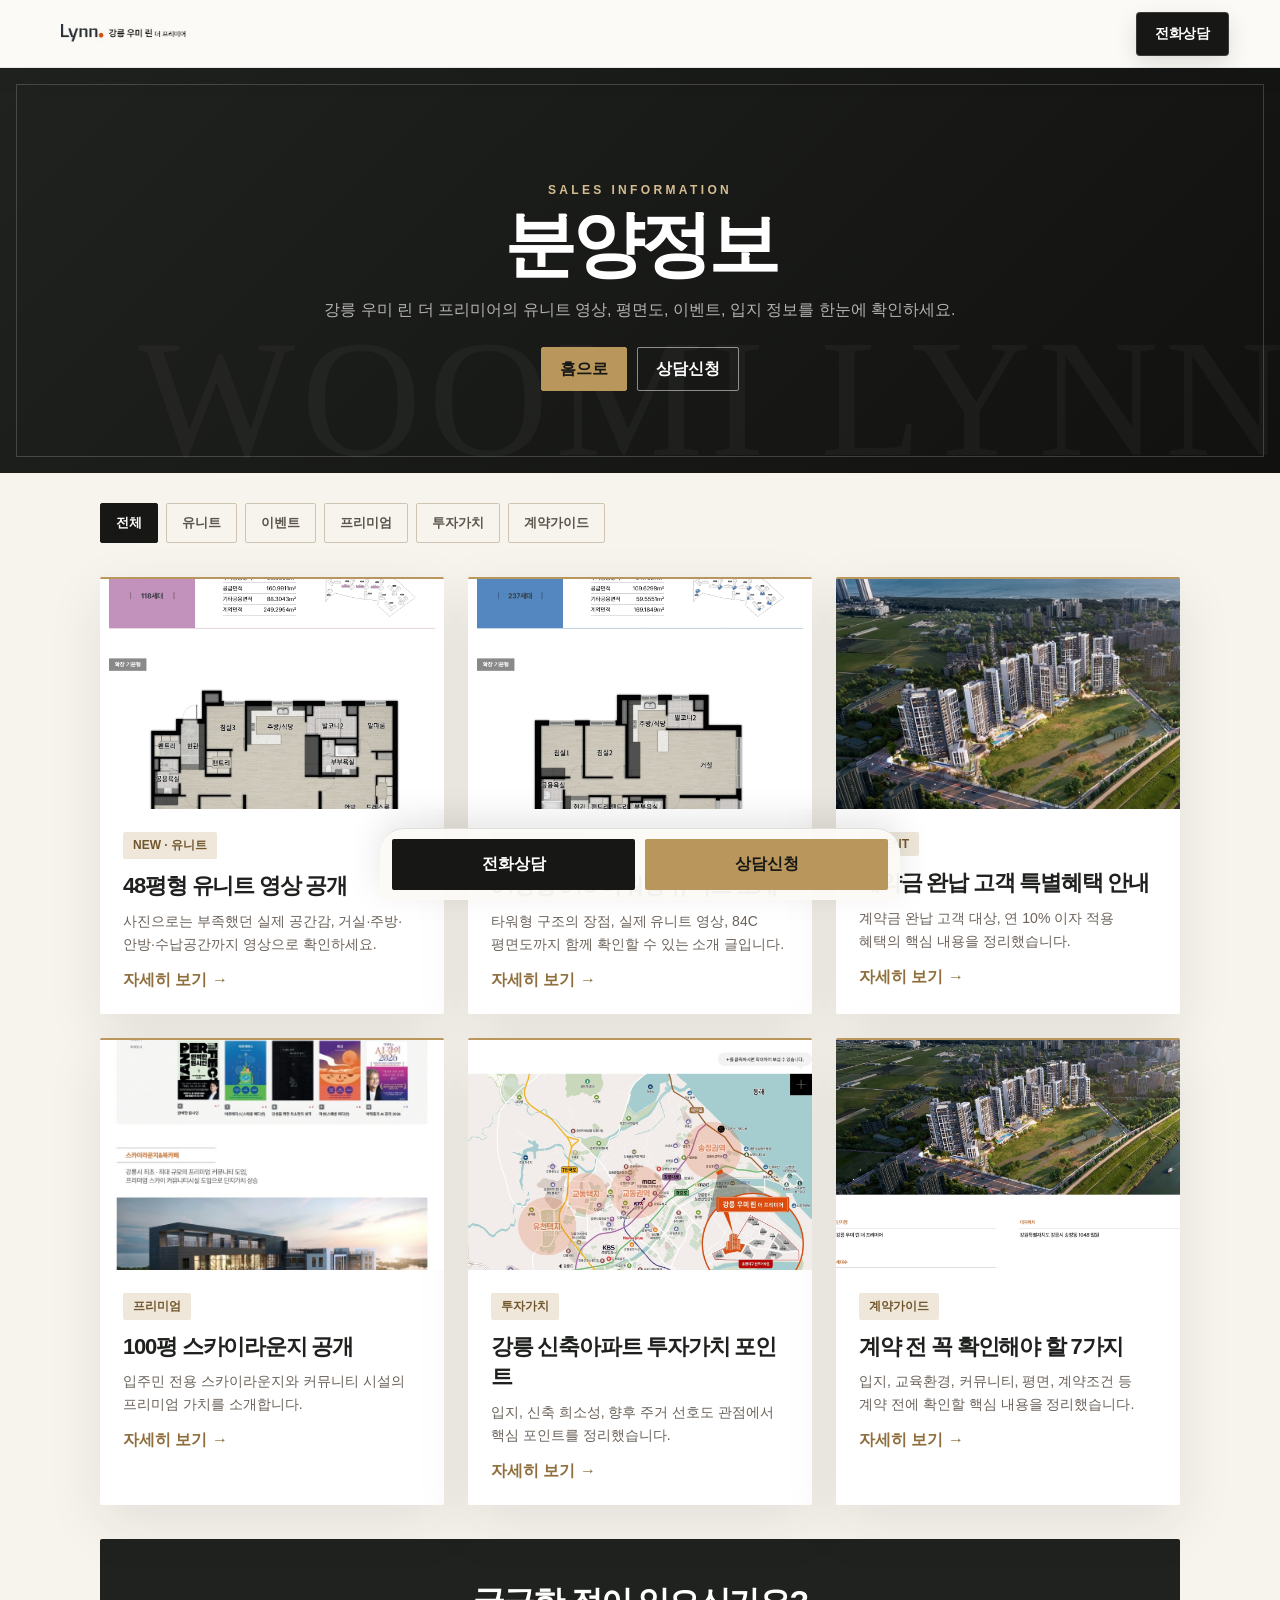
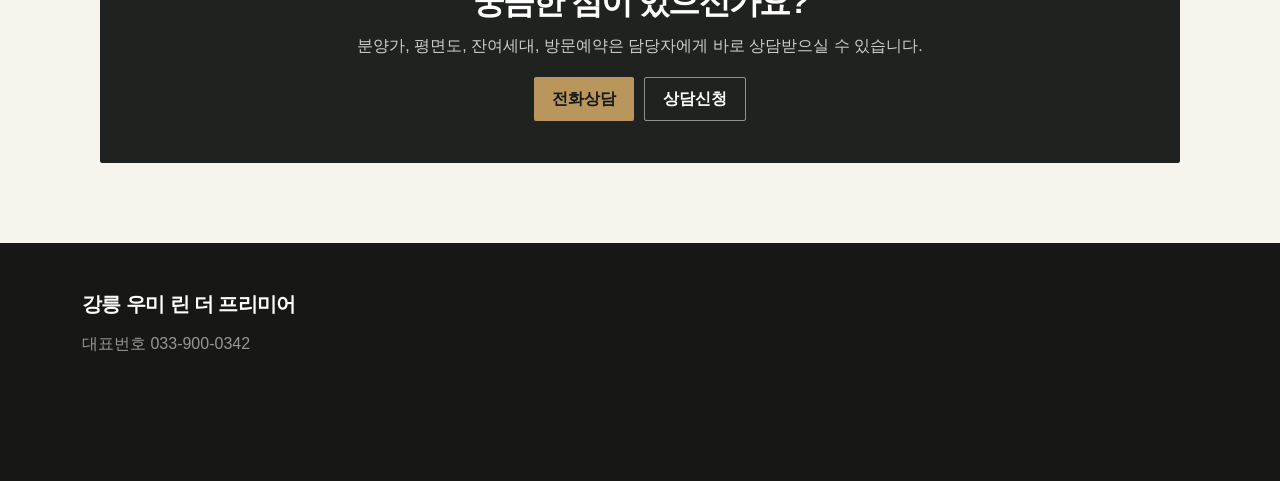
==== commit 8b7ceb32: "Add files via upload" ====
--- a/news.html
+++ b/news.html
@@ -29,8 +29,8 @@
     gtag('js', new Date());
     gtag('config', 'G-JY8BHGY9N7');
   </script>
-  <link rel="stylesheet" href="css/style.css" />
-  <link rel="stylesheet" href="css/news.css" />
+  <link rel="stylesheet" href="css/style.css?v=20260728-premium-1" />
+  <link rel="stylesheet" href="css/news.css?v=20260728-premium-1" />
 
   <!-- Microsoft Clarity -->
   <script type="text/javascript">
@@ -42,7 +42,7 @@
   </script>
 
 </head>
-<body>
+<body class="luxuryTheme">
   <header class="topbar">
     <a class="brand" href="index.html#top" aria-label="메인으로 이동"><img src="images/logo.jpg" alt="Lynn 강릉 우미 린 더 프리미어" /></a>
     <a class="top-call" href="tel:033-900-0342">전화상담</a>
@@ -159,5 +159,14 @@
   </nav>
 
   <script src="js/news.js"></script>
+  <script>
+  document.addEventListener('DOMContentLoaded', function(){
+    var targets=document.querySelectorAll('.newsCard, .newsCta');
+    targets.forEach(function(el){el.classList.add('revealLuxury');});
+    if(!('IntersectionObserver' in window)){targets.forEach(function(el){el.classList.add('isVisible');});return;}
+    var observer=new IntersectionObserver(function(entries){entries.forEach(function(entry){if(entry.isIntersecting){entry.target.classList.add('isVisible');observer.unobserve(entry.target);}});},{threshold:.08});
+    targets.forEach(function(el){observer.observe(el);});
+  });
+  </script>
 </body>
 </html>
--- a/css/style.css
+++ b/css/style.css
@@ -156,3 +156,415 @@
 .viewerInner img{transition:transform .12s ease-out;}
 .viewerInner.dragging img{transition:none;}
 .viewerInner.dragging{cursor:grabbing;}
+
+/* 2026-07-28 PREMIUM SIGNATURE RENEWAL */
+:root{
+  --lux-ink:#171816;
+  --lux-deep:#20221f;
+  --lux-ivory:#f5f1e9;
+  --lux-paper:#fbfaf7;
+  --lux-gold:#b9965b;
+  --lux-gold-dark:#8e6f3d;
+  --lux-line:rgba(185,150,91,.28);
+  --lux-shadow:0 24px 70px rgba(24,23,19,.11);
+}
+body.luxuryTheme{background:var(--lux-paper);color:var(--lux-ink)}
+body.luxuryTheme .topbar{height:68px;padding:0 22px;background:rgba(251,250,247,.91);border-bottom:1px solid rgba(23,24,22,.08);box-shadow:0 8px 30px rgba(20,20,18,.04)}
+body.luxuryTheme .brand img{height:31px;mix-blend-mode:multiply}
+body.luxuryTheme .top-call{background:var(--lux-ink);color:#fff;border:1px solid rgba(255,255,255,.15);border-radius:4px;padding:12px 18px;letter-spacing:-.02em;box-shadow:0 8px 22px rgba(0,0,0,.12)}
+body.luxuryTheme .hero{min-height:760px;background:#111}
+body.luxuryTheme .hero>img{height:760px;filter:saturate(.82) contrast(1.04) brightness(.86);transform:scale(1.015)}
+body.luxuryTheme .hero:before{content:"";position:absolute;z-index:1;inset:20px;border:1px solid rgba(255,255,255,.24);pointer-events:none}
+body.luxuryTheme .hero:after{background:linear-gradient(90deg,rgba(8,9,8,.74) 0%,rgba(8,9,8,.45) 42%,rgba(8,9,8,.12) 70%),linear-gradient(0deg,rgba(8,9,8,.55),transparent 55%)}
+body.luxuryTheme .heroText{left:7vw;right:auto;bottom:96px;max-width:690px}
+body.luxuryTheme .heroText .eyebrow{color:#dbc59e;font-size:11px;letter-spacing:.28em;margin-bottom:18px}
+body.luxuryTheme .hero h1{font-family:"Noto Serif KR","Nanum Myeongjo",Batang,serif;font-size:clamp(48px,6vw,78px);font-weight:600;line-height:1.08;letter-spacing:-.055em;text-shadow:0 6px 28px rgba(0,0,0,.25)}
+body.luxuryTheme .hero .sub{max-width:590px;margin-top:22px;color:rgba(255,255,255,.87);font-size:18px;font-weight:500;line-height:1.7}
+body.luxuryTheme .heroGift{border-left:1px solid #d5b77f;background:rgba(20,20,18,.5);backdrop-filter:blur(12px);border-radius:0;padding:14px 17px}
+body.luxuryTheme .heroGift .giftIcon{display:none}
+body.luxuryTheme .heroGift small{color:#d7c7aa;letter-spacing:.04em}
+body.luxuryTheme .heroGift strong{font-family:"Noto Serif KR",Batang,serif;font-weight:600}
+body.luxuryTheme .heroOffers{gap:0;border-top:1px solid rgba(255,255,255,.22);border-bottom:1px solid rgba(255,255,255,.22);padding:13px 0}
+body.luxuryTheme .heroOffers span{background:transparent!important;border:0!important;border-radius:0!important;padding:2px 15px!important;border-right:1px solid rgba(255,255,255,.18)!important;color:rgba(255,255,255,.83)!important;font-size:12px!important}
+body.luxuryTheme .heroOffers span:first-child{padding-left:0!important}
+body.luxuryTheme .heroBtnsFocused{margin-top:24px;max-width:600px}
+body.luxuryTheme .heroBtnsFocused .btn{min-height:56px;border-radius:3px;letter-spacing:-.02em;transition:.25s ease}
+body.luxuryTheme .heroBtnsFocused .primary{background:var(--lux-gold);color:#171816;box-shadow:0 16px 40px rgba(0,0,0,.2)}
+body.luxuryTheme .heroBtnsFocused .ghost{background:transparent;color:#fff;border:1px solid rgba(255,255,255,.62)}
+body.luxuryTheme .heroBtnsFocused .btn:hover{transform:translateY(-2px)}
+body.luxuryTheme .heroMicro{color:rgba(255,255,255,.62)}
+body.luxuryTheme .quick{top:68px;max-width:none;margin:0;background:rgba(251,250,247,.96);border:0;border-bottom:1px solid rgba(23,24,22,.09);border-radius:0;box-shadow:0 14px 34px rgba(20,20,18,.045)}
+body.luxuryTheme .quick a,body.luxuryTheme .quick button{padding:17px 6px;background:transparent;font-size:12px;letter-spacing:.03em;color:#363833;transition:.2s ease}
+body.luxuryTheme .quick a:hover{color:var(--lux-gold-dark)}
+body.luxuryTheme .section{max-width:1180px;padding:96px 32px;border-bottom:0}
+body.luxuryTheme .section+.section{border-top:1px solid rgba(23,24,22,.07)}
+body.luxuryTheme .section h2{font-family:"Noto Serif KR","Nanum Myeongjo",Batang,serif;font-size:clamp(34px,4vw,50px);font-weight:600;letter-spacing:-.055em}
+body.luxuryTheme .eyebrow.orange{color:var(--lux-gold-dark);letter-spacing:.24em}
+body.luxuryTheme .quickConsult{margin-top:0;max-width:none;padding-left:max(32px,calc((100vw - 1116px)/2));padding-right:max(32px,calc((100vw - 1116px)/2));background:var(--lux-deep);color:#fff}
+body.luxuryTheme .quickConsult h2{color:#fff}
+body.luxuryTheme .quickConsultCopy p:last-child{color:rgba(255,255,255,.7)}
+body.luxuryTheme .quickLeadForm{background:rgba(255,255,255,.055);border:1px solid rgba(255,255,255,.12);border-radius:3px;padding:22px}
+body.luxuryTheme .quickLeadForm .field span,body.luxuryTheme .quickLeadForm .agree{color:rgba(255,255,255,.72)}
+body.luxuryTheme .quickLeadForm input{border-radius:2px;border-color:rgba(255,255,255,.2);background:rgba(255,255,255,.96)}
+body.luxuryTheme form button,body.luxuryTheme .quickLeadForm button{background:var(--lux-gold);color:#171816;border-radius:3px}
+body.luxuryTheme .trustStrip{border-color:rgba(255,255,255,.12);color:rgba(255,255,255,.67)}
+body.luxuryTheme .conversionHighlights{max-width:none;background:#ece6db;border:0;padding:0 max(32px,calc((100vw - 1116px)/2));gap:0}
+body.luxuryTheme .highlightItem{min-height:145px;border:0;border-right:1px solid rgba(100,77,43,.18);border-radius:0;background:transparent;box-shadow:none;padding:31px 25px}
+body.luxuryTheme .highlightItem:last-child{border-right:0}
+body.luxuryTheme .highlightItem strong{font-family:Georgia,"Times New Roman",serif;color:#6f5530;font-size:34px;font-weight:500}
+body.luxuryTheme .highlightItem span{color:#665f54}
+body.luxuryTheme .advisorCard{border:0;border-radius:0;background:var(--lux-paper);box-shadow:none}
+body.luxuryTheme .advisorCard:before{content:"";display:block;width:64px;height:1px;background:var(--lux-gold);margin-bottom:32px}
+body.luxuryTheme .advisorActions a,body.luxuryTheme .advisorActions button{border-radius:3px}
+body.luxuryTheme .advisorCall{background:var(--lux-ink)}
+body.luxuryTheme .advisorReserve{background:transparent!important;border:1px solid var(--lux-ink)!important;color:var(--lux-ink)!important}
+body.luxuryTheme .intro{background:#fff}
+body.luxuryTheme .infoGrid{gap:0;border-top:1px solid var(--lux-line);border-bottom:1px solid var(--lux-line)}
+body.luxuryTheme .infoGrid div{border:0;border-radius:0;border-right:1px solid var(--lux-line);background:transparent;padding:27px 25px}
+body.luxuryTheme .infoGrid div:nth-child(2n){border-right:0}
+body.luxuryTheme .infoGrid span{color:#9b8664;letter-spacing:.04em}
+body.luxuryTheme .imageStack{grid-template-columns:repeat(2,minmax(0,1fr));gap:18px}
+body.luxuryTheme .imageStack figure,body.luxuryTheme .fullImg,body.luxuryTheme .wideImg{border-radius:2px;box-shadow:var(--lux-shadow)}
+body.luxuryTheme .imageStack figure{position:relative}
+body.luxuryTheme .imageStack figure:after{content:"";position:absolute;inset:10px;border:1px solid rgba(255,255,255,.42);pointer-events:none}
+body.luxuryTheme .priceSection{max-width:none;padding-left:max(32px,calc((100vw - 1116px)/2));padding-right:max(32px,calc((100vw - 1116px)/2));background:linear-gradient(135deg,#262824,#171816)}
+body.luxuryTheme .priceSection h2,body.luxuryTheme .priceSection .eyebrow{color:#fff}
+body.luxuryTheme .priceRequestCard{border:1px solid rgba(255,255,255,.13);border-radius:2px;background:rgba(255,255,255,.055);box-shadow:none;color:#fff}
+body.luxuryTheme .priceRequestIcon{border-radius:2px;background:var(--lux-gold);color:#171816}
+body.luxuryTheme .priceRequestCard p,body.luxuryTheme .inlinePriceForm>p,body.luxuryTheme .inlinePriceForm .agree,body.luxuryTheme .inlinePriceForm .field span{color:rgba(255,255,255,.67)}
+body.luxuryTheme .inlinePriceForm{border-color:rgba(255,255,255,.14)}
+body.luxuryTheme .tabs button{border-radius:2px;background:transparent;border-color:#cfc7b9;color:#59544c}
+body.luxuryTheme .tabs button.active{background:var(--lux-ink);border-color:var(--lux-ink);color:#fff}
+body.luxuryTheme .floorPanel{border-radius:2px;box-shadow:var(--lux-shadow)}
+body.luxuryTheme .donghoRequestCard,body.luxuryTheme .contactMapImageWrap,body.luxuryTheme .contactMapCard,body.luxuryTheme .addressSmsBox,body.luxuryTheme .addressSmsForm{border-radius:2px}
+body.luxuryTheme .newsPreview{max-width:none;padding-left:max(32px,calc((100vw - 1116px)/2));padding-right:max(32px,calc((100vw - 1116px)/2));background:#eee8dd;border:0}
+body.luxuryTheme .miniNewsCard{border-radius:2px;border:0;border-top:2px solid var(--lux-gold);box-shadow:0 15px 45px rgba(35,30,22,.08);transition:.28s ease}
+body.luxuryTheme .miniNewsCard:hover{transform:translateY(-6px);box-shadow:0 24px 60px rgba(35,30,22,.14)}
+body.luxuryTheme .miniBadge{border-radius:2px;background:var(--lux-ink)}
+body.luxuryTheme .newsMoreBtn{border-radius:2px;background:var(--lux-ink);padding:0 28px}
+body.luxuryTheme .reservation{max-width:none;padding-left:max(32px,calc((100vw - 1116px)/2));padding-right:max(32px,calc((100vw - 1116px)/2));background:#fff}
+body.luxuryTheme input,body.luxuryTheme select,body.luxuryTheme textarea{border-radius:2px;border-color:#d8d2c8}
+body.luxuryTheme .todayBadge{border-radius:2px;background:#eee7da;color:#745a32;border:1px solid #d8c7aa}
+body.luxuryTheme .contactMapSection{max-width:none;padding-left:max(32px,calc((100vw - 1116px)/2));padding-right:max(32px,calc((100vw - 1116px)/2));background:#f1ede5;border:0}
+body.luxuryTheme .contactMapCallout{border-radius:2px;background:var(--lux-ink)}
+body.luxuryTheme .contactMapReserve,body.luxuryTheme .contactMapCallout a,body.luxuryTheme .addressSmsForm button[type=submit]{border-radius:2px;background:var(--lux-gold);color:#171816}
+body.luxuryTheme .compactOpenchat{max-width:none!important;padding-left:max(32px,calc((100vw - 1116px)/2))!important;padding-right:max(32px,calc((100vw - 1116px)/2))!important;background:#fff;border-top:1px solid rgba(23,24,22,.08)}
+body.luxuryTheme footer{background:var(--lux-ink);color:rgba(255,255,255,.55);padding:48px max(24px,calc((100vw - 1116px)/2)) 110px}
+body.luxuryTheme footer strong{font-family:"Noto Serif KR",Batang,serif;color:#fff;font-size:20px;font-weight:500}
+body.luxuryTheme .bottomBar{background:rgba(251,250,247,.96);border-color:rgba(23,24,22,.12);box-shadow:0 -10px 35px rgba(0,0,0,.1)}
+body.luxuryTheme .bottomBar a,body.luxuryTheme .bottomBar button{border-radius:2px}
+body.luxuryTheme .bottomBar .call{background:var(--lux-ink)}
+body.luxuryTheme .bottomBar .apply{background:var(--lux-gold);color:#171816}
+body.luxuryTheme .revealLuxury{opacity:0;transform:translateY(26px);transition:opacity .8s ease,transform .8s cubic-bezier(.22,.7,.2,1)}
+body.luxuryTheme .revealLuxury.isVisible{opacity:1;transform:none}
+@media(min-width:760px){
+  body.luxuryTheme .topbar{padding:0 4vw}
+  body.luxuryTheme .heroText{bottom:100px}
+  body.luxuryTheme .quick{top:68px}
+}
+@media(max-width:759px){
+  body.luxuryTheme .topbar{height:60px;padding:0 14px}
+  body.luxuryTheme .brand img{height:26px}
+  body.luxuryTheme .top-call{padding:10px 12px;font-size:12px}
+  body.luxuryTheme .hero{min-height:700px}
+  body.luxuryTheme .hero>img{height:700px;object-position:57% center}
+  body.luxuryTheme .hero:before{inset:10px}
+  body.luxuryTheme .heroText{left:24px;right:24px;bottom:50px}
+  body.luxuryTheme .hero h1{font-size:45px}
+  body.luxuryTheme .hero .sub{font-size:15px;line-height:1.6}
+  body.luxuryTheme .heroOffers{display:grid;gap:7px}
+  body.luxuryTheme .heroOffers span{border-right:0!important;padding:0!important}
+  body.luxuryTheme .quick{top:60px;grid-template-columns:repeat(3,1fr)}
+  body.luxuryTheme .section{padding:70px 20px}
+  body.luxuryTheme .section h2{font-size:34px}
+  body.luxuryTheme .quickConsult,body.luxuryTheme .priceSection,body.luxuryTheme .newsPreview,body.luxuryTheme .reservation,body.luxuryTheme .contactMapSection{padding-left:20px;padding-right:20px}
+  body.luxuryTheme .conversionHighlights{grid-template-columns:1fr 1fr;padding:0}
+  body.luxuryTheme .highlightItem{min-height:125px;border-bottom:1px solid rgba(100,77,43,.18)}
+  body.luxuryTheme .highlightItem:nth-child(2n){border-right:0}
+  body.luxuryTheme .imageStack{grid-template-columns:1fr}
+  body.luxuryTheme .infoGrid div{border-right:0;border-bottom:1px solid var(--lux-line)}
+}
+@media(prefers-reduced-motion:reduce){body.luxuryTheme .revealLuxury{opacity:1;transform:none;transition:none}}
+
+/* 2026-07-28 PRETENDARD TYPOGRAPHY REFINEMENT */
+@import url('https://cdn.jsdelivr.net/gh/orioncactus/pretendard/dist/web/static/pretendard.css');
+:root{--font-primary:'Pretendard Variable','Pretendard',-apple-system,BlinkMacSystemFont,'Segoe UI',sans-serif}
+html,body,button,input,select,textarea{font-family:var(--font-primary)!important}
+body.luxuryTheme,
+body.luxuryTheme .hero h1,
+body.luxuryTheme .heroGift strong,
+body.luxuryTheme .section h2,
+body.luxuryTheme footer strong,
+body.luxuryTheme .newsHero h1,
+body.luxuryTheme .newsCard h2,
+body.luxuryTheme .newsCta h2{font-family:var(--font-primary)!important}
+body.luxuryTheme .hero h1{font-weight:700;letter-spacing:-.06em;line-height:1.06}
+body.luxuryTheme .section h2{font-weight:700;letter-spacing:-.055em;line-height:1.18}
+body.luxuryTheme .heroGift strong{font-weight:700;letter-spacing:-.035em}
+body.luxuryTheme footer strong{font-weight:700;letter-spacing:-.03em}
+body.luxuryTheme .eyebrow,
+body.luxuryTheme .heroText .eyebrow{font-weight:700;letter-spacing:.22em}
+body.luxuryTheme .btn,
+body.luxuryTheme button,
+body.luxuryTheme a{font-feature-settings:'ss01' 1,'ss02' 1}
+body.luxuryTheme p,
+body.luxuryTheme span,
+body.luxuryTheme strong{word-break:keep-all}
+
+/* 2026-07-28 PREMIUM POPUP + LARGER CATEGORY MENU */
+body.luxuryTheme .quick a{
+  font-size:14px;
+  font-weight:700;
+  letter-spacing:-.015em;
+}
+body.luxuryTheme .eventDim{
+  background:rgba(12,13,12,.76);
+  backdrop-filter:blur(10px);
+}
+body.luxuryTheme .eventBox{
+  width:min(440px,100%);
+  border-radius:4px;
+  padding:38px 26px 22px;
+  color:#fff;
+  background:
+    linear-gradient(180deg,rgba(15,16,14,.56) 0%,rgba(15,16,14,.83) 52%,rgba(15,16,14,.97) 100%),
+    url('../images/hero.jpg') center 38%/cover no-repeat;
+  border:1px solid rgba(214,180,124,.42);
+  box-shadow:0 32px 90px rgba(0,0,0,.55);
+}
+body.luxuryTheme .eventBox:before{
+  content:"";
+  position:absolute;
+  inset:10px;
+  width:auto;
+  height:auto;
+  border-radius:1px;
+  border:1px solid rgba(255,255,255,.25);
+  background:none;
+  pointer-events:none;
+}
+body.luxuryTheme .eventBox:after{
+  content:"";
+  position:absolute;
+  left:50%;
+  top:24px;
+  right:auto;
+  bottom:auto;
+  width:42px;
+  height:1px;
+  transform:translateX(-50%);
+  border-radius:0;
+  background:var(--lux-gold);
+}
+body.luxuryTheme .eventClose{
+  right:16px;
+  top:16px;
+  width:36px;
+  height:36px;
+  border-radius:2px;
+  border:1px solid rgba(255,255,255,.32);
+  background:rgba(15,16,14,.58);
+  color:#fff;
+  box-shadow:none;
+}
+body.luxuryTheme .eventLabel{
+  margin-top:8px;
+  margin-bottom:15px;
+  padding:0;
+  border:0;
+  border-radius:0;
+  background:transparent;
+  color:#d6b47c;
+  font-size:12px;
+  font-weight:700;
+  letter-spacing:.23em;
+}
+body.luxuryTheme .eventBox h2{
+  margin-bottom:14px;
+  color:#fff;
+  font-size:30px;
+  font-weight:700;
+  line-height:1.22;
+  letter-spacing:-.055em;
+  text-shadow:0 2px 18px rgba(0,0,0,.38);
+}
+body.luxuryTheme .eventBox h2 span{color:#e1c18a}
+body.luxuryTheme .eventText{
+  color:rgba(255,255,255,.78);
+  font-weight:500;
+}
+body.luxuryTheme .eventText strong{color:#fff;font-weight:700}
+body.luxuryTheme .eventBenefits{gap:7px}
+body.luxuryTheme .eventBenefits div{
+  border:1px solid rgba(255,255,255,.16);
+  border-radius:2px;
+  background:rgba(255,255,255,.075);
+  backdrop-filter:blur(4px);
+  padding:11px 12px;
+}
+body.luxuryTheme .eventBenefits strong{
+  width:30px;
+  height:30px;
+  border-radius:2px;
+  background:#c9a66b;
+  color:#161714;
+  font-weight:800;
+}
+body.luxuryTheme .eventBenefits span{color:#fff;font-weight:600}
+body.luxuryTheme .eventActions a{
+  border-radius:2px;
+  font-weight:700;
+}
+body.luxuryTheme .eventCall{
+  background:rgba(255,255,255,.08);
+  border:1px solid rgba(255,255,255,.35);
+  color:#fff;
+}
+body.luxuryTheme .eventApply{
+  background:var(--lux-gold);
+  color:#171816;
+}
+body.luxuryTheme .eventTodayClose{color:rgba(255,255,255,.66);font-weight:500}
+body.luxuryTheme .eventTodayClose input{accent-color:#c9a66b}
+@media(max-width:759px){
+  body.luxuryTheme .quick a{font-size:13px;padding:16px 3px}
+  body.luxuryTheme .eventBox{padding:36px 19px 19px}
+  body.luxuryTheme .eventBox h2{font-size:27px}
+}
+
+/* 2026-07-28 LIGHT PREMIUM REBALANCE */
+body.luxuryTheme{background:#fbfaf7;color:#1f211e}
+body.luxuryTheme .hero>img{filter:saturate(.93) contrast(1.01) brightness(.98)}
+body.luxuryTheme .hero:after{
+  background:linear-gradient(90deg,rgba(13,14,13,.50) 0%,rgba(13,14,13,.26) 44%,rgba(13,14,13,.04) 74%),linear-gradient(0deg,rgba(13,14,13,.35),transparent 52%);
+}
+body.luxuryTheme .hero:before{border-color:rgba(255,255,255,.34)}
+body.luxuryTheme .quickConsult{
+  background:#f4f0e8;
+  color:#1f211e;
+}
+body.luxuryTheme .quickConsult h2{color:#1f211e}
+body.luxuryTheme .quickConsultCopy p:last-child{color:#666158}
+body.luxuryTheme .quickLeadForm{
+  background:#fff;
+  border:1px solid #ddd3c3;
+  box-shadow:0 18px 45px rgba(55,45,32,.08);
+}
+body.luxuryTheme .quickLeadForm .field span,
+body.luxuryTheme .quickLeadForm .agree{color:#625d55}
+body.luxuryTheme .quickLeadForm input{border-color:#d8d0c4;background:#fff}
+body.luxuryTheme .trustStrip{border-color:#d9d0c2;color:#746e65}
+body.luxuryTheme .priceSection{
+  background:#f2eee7;
+  color:#1f211e;
+}
+body.luxuryTheme .priceSection h2{color:#1f211e}
+body.luxuryTheme .priceSection .eyebrow{color:#8e6f3d}
+body.luxuryTheme .priceRequestCard{
+  background:#fff;
+  border:1px solid #ddd3c3;
+  color:#1f211e;
+  box-shadow:0 18px 45px rgba(55,45,32,.08);
+}
+body.luxuryTheme .priceRequestCard p,
+body.luxuryTheme .inlinePriceForm>p,
+body.luxuryTheme .inlinePriceForm .agree,
+body.luxuryTheme .inlinePriceForm .field span{color:#6b655d}
+body.luxuryTheme .inlinePriceForm{border-color:#ddd3c3}
+body.luxuryTheme .inlinePriceForm input{background:#fff;border-color:#d8d0c4}
+body.luxuryTheme .newsPreview{background:#f3efe8}
+body.luxuryTheme .contactMapSection{background:#f5f2ec}
+
+/* clean, bright popup without background image */
+body.luxuryTheme .eventDim{
+  background:rgba(32,33,31,.42);
+  backdrop-filter:blur(5px);
+}
+body.luxuryTheme .eventBox{
+  width:min(430px,100%);
+  border-radius:18px;
+  padding:34px 25px 21px;
+  color:#22231f;
+  background:#fff;
+  border:1px solid #e7e0d5;
+  box-shadow:0 28px 80px rgba(24,24,21,.23);
+}
+body.luxuryTheme .eventBox:before{
+  inset:0;
+  border:0;
+  background:none;
+}
+body.luxuryTheme .eventBox:after{
+  top:0;
+  left:0;
+  width:100%;
+  height:5px;
+  transform:none;
+  background:linear-gradient(90deg,#b9965b,#d4bd90,#b9965b);
+}
+body.luxuryTheme .eventClose{
+  right:14px;
+  top:14px;
+  width:36px;
+  height:36px;
+  border-radius:50%;
+  border:1px solid #e2ddd5;
+  background:#fff;
+  color:#30312e;
+  box-shadow:0 5px 14px rgba(0,0,0,.08);
+}
+body.luxuryTheme .eventLabel{
+  margin-top:2px;
+  margin-bottom:13px;
+  padding:7px 11px;
+  border:1px solid #ddcfb9;
+  border-radius:999px;
+  background:#f8f4ed;
+  color:#8a6b3c;
+  font-size:12px;
+  font-weight:700;
+  letter-spacing:.1em;
+}
+body.luxuryTheme .eventBox h2{
+  margin-bottom:13px;
+  color:#22231f;
+  font-size:29px;
+  font-weight:750;
+  line-height:1.22;
+  letter-spacing:-.05em;
+  text-shadow:none;
+}
+body.luxuryTheme .eventBox h2 span{color:#9a7540}
+body.luxuryTheme .eventText{color:#6c675f;font-weight:500}
+body.luxuryTheme .eventText strong{color:#292a27;font-weight:750}
+body.luxuryTheme .eventBenefits{gap:8px}
+body.luxuryTheme .eventBenefits div{
+  border:1px solid #e7e0d5;
+  border-radius:12px;
+  background:#faf8f4;
+  backdrop-filter:none;
+  padding:11px 12px;
+}
+body.luxuryTheme .eventBenefits strong{
+  width:30px;
+  height:30px;
+  border-radius:9px;
+  background:#b9965b;
+  color:#fff;
+}
+body.luxuryTheme .eventBenefits span{color:#343531;font-weight:650}
+body.luxuryTheme .eventActions a{border-radius:11px}
+body.luxuryTheme .eventCall{
+  background:#fff;
+  border:1px solid #cfc7ba;
+  color:#2d2e2b;
+}
+body.luxuryTheme .eventApply{background:#b9965b;color:#fff}
+body.luxuryTheme .eventTodayClose{color:#7c776f}
+body.luxuryTheme .eventTodayClose input{accent-color:#b9965b}
+@media(max-width:759px){
+  body.luxuryTheme .hero>img{filter:saturate(.95) contrast(1.01) brightness(.99)}
+  body.luxuryTheme .hero:after{background:linear-gradient(0deg,rgba(13,14,13,.48),rgba(13,14,13,.10) 66%)}
+  body.luxuryTheme .eventBox{padding:33px 18px 18px;border-radius:16px}
+  body.luxuryTheme .eventBox h2{font-size:26px}
+}
--- a/css/news.css
+++ b/css/news.css
@@ -198,3 +198,39 @@
   .newsCard img { height: 190px; }
   .newsCta { margin-left: 20px; margin-right: 20px; }
 }
+
+/* 2026-07-28 PREMIUM NEWS RENEWAL */
+body.luxuryTheme .newsPage{background:#f7f4ee}
+body.luxuryTheme .newsHero{position:relative;overflow:hidden;padding:112px 20px 82px;background:linear-gradient(135deg,#20221f,#111210);color:#fff}
+body.luxuryTheme .newsHero:before{content:"";position:absolute;inset:16px;border:1px solid rgba(255,255,255,.18);pointer-events:none}
+body.luxuryTheme .newsHero:after{content:"WOOMI LYNN";position:absolute;right:-12px;bottom:-22px;color:rgba(255,255,255,.035);font-family:Georgia,serif;font-size:clamp(74px,13vw,170px);letter-spacing:.04em;white-space:nowrap}
+body.luxuryTheme .newsHero>*{position:relative;z-index:1}
+body.luxuryTheme .newsHero .eyebrow{color:#d5bd91;letter-spacing:.28em}
+body.luxuryTheme .newsHero h1{font-family:"Noto Serif KR","Nanum Myeongjo",Batang,serif;font-weight:500;font-size:clamp(44px,8vw,72px)}
+body.luxuryTheme .newsHero p{color:rgba(255,255,255,.67)}
+body.luxuryTheme .newsHeroBtns a{border-radius:2px;background:transparent;border:1px solid rgba(255,255,255,.5)}
+body.luxuryTheme .newsHeroBtns a:first-child{background:#b9965b;color:#171816;border-color:#b9965b}
+body.luxuryTheme .newsFilters{padding-top:30px}
+body.luxuryTheme .newsFilters button{border-radius:2px;background:transparent;border-color:#cfc5b5;color:#5a544b}
+body.luxuryTheme .newsFilters button.active{background:#171816;color:#fff;border-color:#171816}
+body.luxuryTheme .newsList{gap:24px;margin-top:24px}
+body.luxuryTheme .newsCard{border-radius:2px;border:0;border-top:2px solid #b9965b;box-shadow:0 18px 55px rgba(35,30,22,.095);transition:.3s ease}
+body.luxuryTheme .newsCard:hover{transform:translateY(-7px);box-shadow:0 28px 70px rgba(35,30,22,.16)}
+body.luxuryTheme .newsCard img{height:230px;filter:saturate(.88)}
+body.luxuryTheme .newsCardBody{padding:23px}
+body.luxuryTheme .newsTag{border-radius:2px;background:#eee7da;color:#72572e}
+body.luxuryTheme .newsCard h2{font-family:"Noto Serif KR","Nanum Myeongjo",Batang,serif;font-size:22px;font-weight:600}
+body.luxuryTheme .newsCard em{color:#8e6f3d}
+body.luxuryTheme .newsCta{border-radius:2px;background:#20221f;padding:42px 24px}
+body.luxuryTheme .newsCta h2{font-family:"Noto Serif KR",Batang,serif;font-weight:500;font-size:32px}
+body.luxuryTheme .newsCta a{border-radius:2px;background:#b9965b;color:#171816}
+body.luxuryTheme .newsCta a:last-child{background:transparent;color:#fff;border:1px solid rgba(255,255,255,.5)}
+
+/* 2026-07-28 PRETENDARD TYPOGRAPHY REFINEMENT */
+@import url('https://cdn.jsdelivr.net/gh/orioncactus/pretendard/dist/web/static/pretendard.css');
+html,body,button,input,select,textarea{font-family:'Pretendard Variable','Pretendard',-apple-system,BlinkMacSystemFont,'Segoe UI',sans-serif!important}
+body.luxuryTheme .newsHero h1,
+body.luxuryTheme .newsCard h2,
+body.luxuryTheme .newsCta h2{font-family:'Pretendard Variable','Pretendard',-apple-system,BlinkMacSystemFont,'Segoe UI',sans-serif!important;font-weight:700;letter-spacing:-.055em}
+body.luxuryTheme .newsHero h1{line-height:1.08}
+body.luxuryTheme .newsCard h2{line-height:1.38}
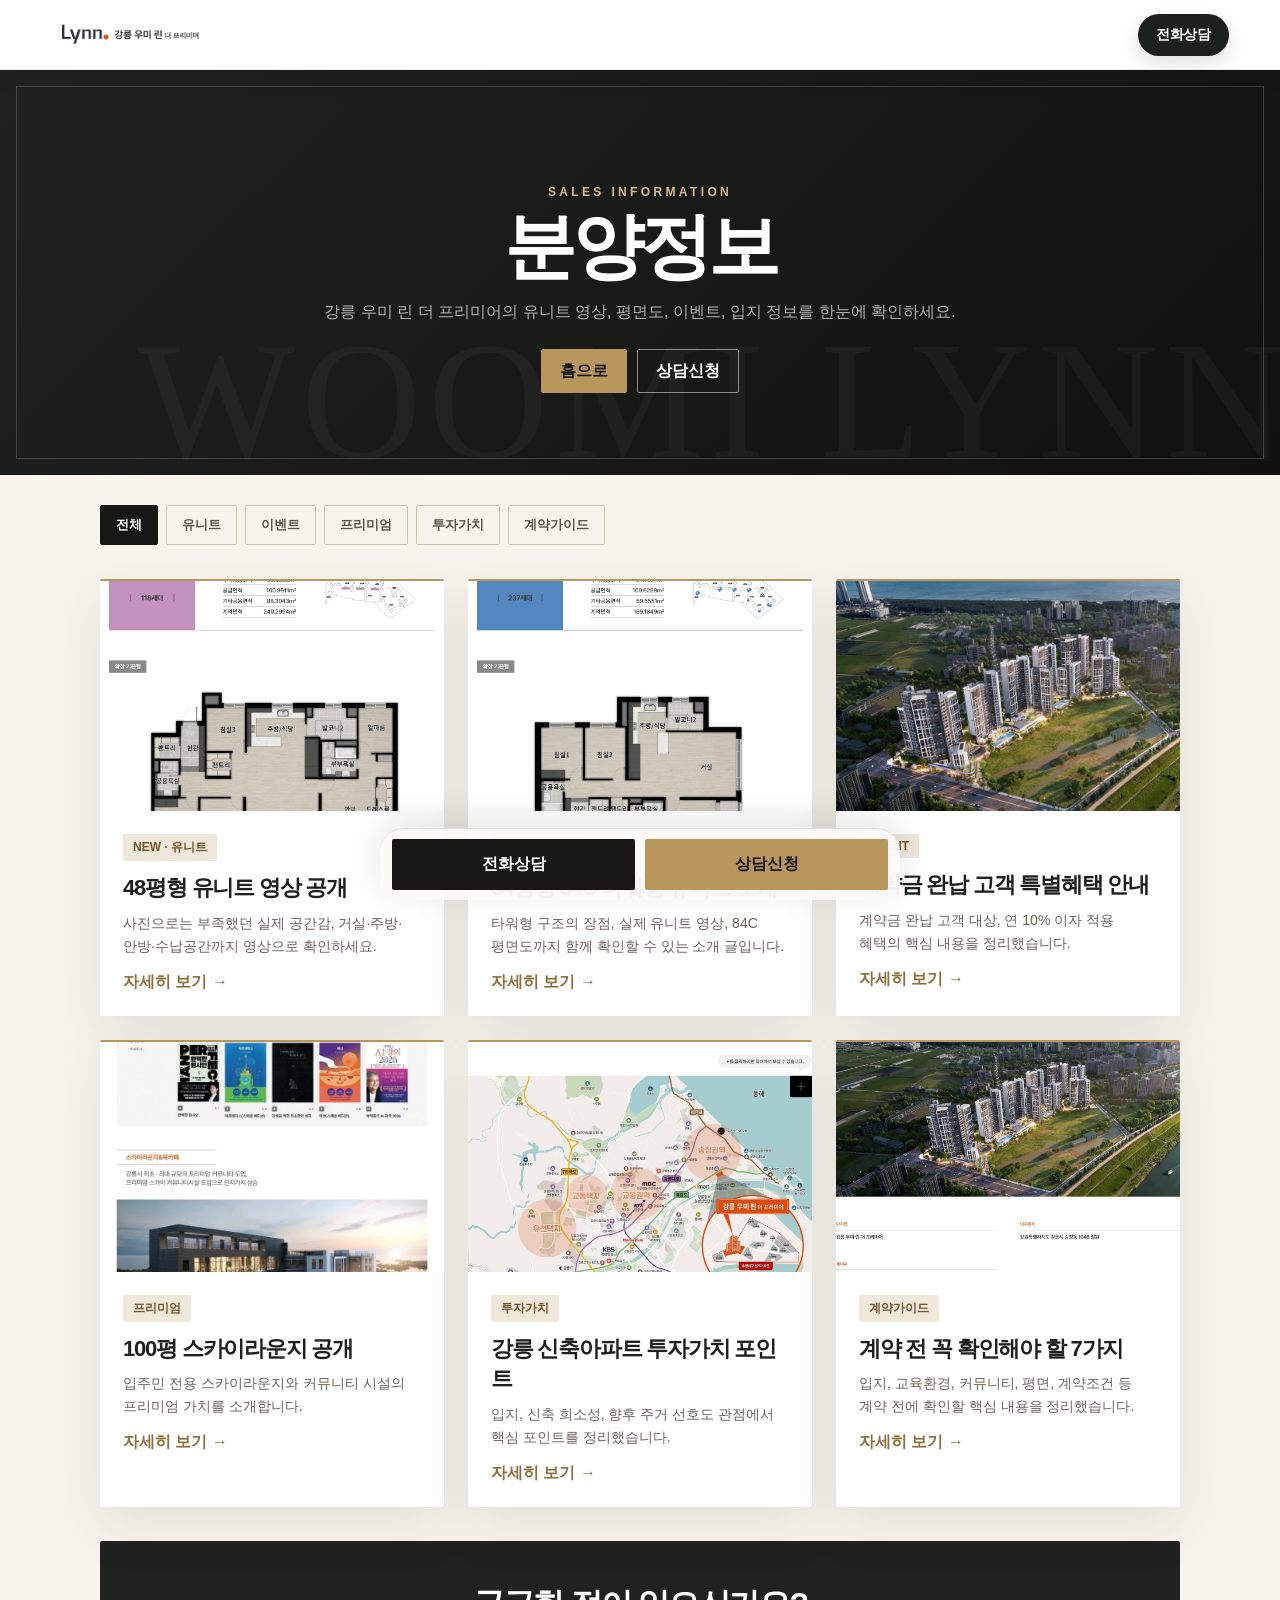
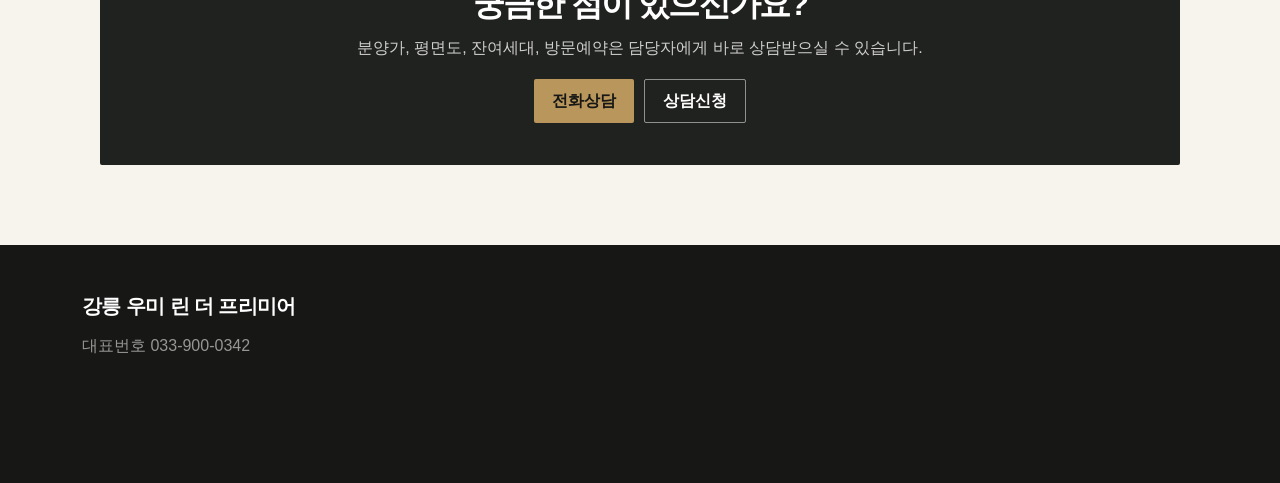
==== commit 8baf0b05: "Add files via upload" ====
--- a/news.html
+++ b/news.html
@@ -10,7 +10,9 @@
   <meta name="naver-site-verification" content="d8257354716d4d1b02c1b8264c0f7000cab0c3f9" />
   <meta name="google-site-verification" content="OiS3syWD2l7VtwxM-sgllimqyoxaJgLCojdzka6laME" />
   <link rel="canonical" href="https://gn-premier.com/news.html" />
-  <link rel="icon" type="image/svg+xml" href="/favicon.svg" />
+  <link rel="icon" type="image/svg+xml" href="/favicon-premier.svg" />
+  <link rel="icon" type="image/png" sizes="32x32" href="/favicon-32x32.png" />
+  <link rel="apple-touch-icon" sizes="180x180" href="/apple-touch-icon.png" />
   <meta property="og:locale" content="ko_KR" />
   <meta property="og:site_name" content="강릉 우미 린 더 프리미어" />
   <meta property="og:title" content="분양정보 | 강릉 우미 린 더 프리미어" />
--- a/css/style.css
+++ b/css/style.css
@@ -568,3 +568,429 @@
   body.luxuryTheme .eventBox{padding:33px 18px 18px;border-radius:16px}
   body.luxuryTheme .eventBox h2{font-size:26px}
 }
+
+/* ===== V2 SKY LOUNGE VIDEO RENEWAL ===== */
+@import url('https://cdn.jsdelivr.net/gh/orioncactus/pretendard/dist/web/static/pretendard.css');
+body.luxuryTheme{--v2-gold:#b9975b;--v2-gold-dark:#806533;--v2-ink:#1d211e;--v2-ivory:#f7f4ed;--v2-line:#e6dfd2;background:#fff;color:var(--v2-ink);font-family:Pretendard,-apple-system,BlinkMacSystemFont,"Segoe UI",sans-serif}
+body.luxuryTheme .topbar{height:70px;background:rgba(255,255,255,.94);border-bottom:1px solid rgba(29,33,30,.08);box-shadow:0 8px 30px rgba(30,30,25,.04)}
+body.luxuryTheme .topbar .brand img{height:34px}
+body.luxuryTheme .top-call{background:var(--v2-ink);color:#fff;border:0;border-radius:999px;padding:12px 18px}
+body.luxuryTheme .videoHero{position:relative;height:min(820px,88vh);min-height:680px;background:#d8d4ca;overflow:hidden}
+body.luxuryTheme .heroVideo{position:absolute;inset:0;width:100%;height:100%;object-fit:cover;object-position:center center;filter:saturate(.92) contrast(1.01) brightness(1.02);transform:scale(1.01)}
+body.luxuryTheme .videoHero:before{content:"";position:absolute;z-index:1;inset:18px;border:1px solid rgba(255,255,255,.5);pointer-events:none}
+body.luxuryTheme .videoHero:after{content:"";position:absolute;inset:0;z-index:1;background:linear-gradient(90deg,rgba(18,23,25,.46) 0%,rgba(18,23,25,.20) 46%,rgba(18,23,25,.04) 74%),linear-gradient(0deg,rgba(9,12,13,.40),transparent 53%)}
+body.luxuryTheme .videoHero .heroText{z-index:2;left:max(28px,7vw);right:auto;bottom:110px;max-width:760px;color:#fff}
+body.luxuryTheme .videoHero .eyebrow{color:#f4dfb8;font-size:12px;letter-spacing:.27em;margin-bottom:20px}
+body.luxuryTheme .videoHero h1{font-family:Pretendard,sans-serif;font-size:clamp(48px,6.2vw,82px);font-weight:700;line-height:1.04;letter-spacing:-.065em;text-shadow:0 8px 28px rgba(0,0,0,.22)}
+body.luxuryTheme .videoHero .sub{max-width:660px;margin:24px 0 28px;color:rgba(255,255,255,.95);font-size:clamp(17px,2vw,23px);font-weight:500;line-height:1.55}
+body.luxuryTheme .videoHero .heroBtnsFocused{display:flex;max-width:610px;gap:11px;margin-top:0}
+body.luxuryTheme .videoHero .heroBtnsFocused .btn{flex:1;min-height:58px;border-radius:3px;font-size:15px}
+body.luxuryTheme .videoHero .heroBtnsFocused .primary{background:#fff;color:#1e211f;box-shadow:0 14px 36px rgba(0,0,0,.18)}
+body.luxuryTheme .videoHero .heroBtnsFocused .ghost{border:1px solid rgba(255,255,255,.74);background:rgba(255,255,255,.12);backdrop-filter:blur(8px);color:#fff}
+body.luxuryTheme .videoHero .heroMicro{margin-top:16px;color:rgba(255,255,255,.78);font-size:13px}
+.scrollGuide{position:absolute;z-index:3;left:50%;bottom:22px;transform:translateX(-50%);display:grid;justify-items:center;gap:8px;color:#fff;font-size:10px;letter-spacing:.22em;font-weight:700}
+.scrollGuide i{display:block;width:1px;height:34px;background:rgba(255,255,255,.85);animation:v2scroll 1.8s ease-in-out infinite;transform-origin:top}
+@keyframes v2scroll{0%,100%{transform:scaleY(.35);opacity:.45}50%{transform:scaleY(1);opacity:1}}
+body.luxuryTheme .quick{top:70px;grid-template-columns:repeat(6,1fr);background:rgba(255,255,255,.97);border-bottom:1px solid rgba(29,33,30,.08)}
+body.luxuryTheme .quick a,body.luxuryTheme .quick button{padding:19px 6px;font-size:14px;font-weight:700;letter-spacing:-.01em}
+.projectStats{display:grid;grid-template-columns:repeat(4,1fr);max-width:1180px;margin:0 auto;padding:52px 24px;background:#fff}
+.statItem{position:relative;text-align:center;padding:10px 20px}
+.statItem:not(:last-child):after{content:"";position:absolute;right:0;top:12%;height:76%;width:1px;background:var(--v2-line)}
+.statItem strong{display:block;color:var(--v2-ink);font-size:clamp(35px,4vw,54px);font-weight:650;letter-spacing:-.055em;line-height:1}
+.statItem small{margin-left:5px;color:var(--v2-gold-dark);font-size:15px;font-weight:700;letter-spacing:-.02em}
+.statItem p{margin:12px 0 0;color:#74766f;font-size:13px;font-weight:600}
+body.luxuryTheme .quickConsult{max-width:none;background:linear-gradient(135deg,#f8f5ef,#fff);color:var(--v2-ink);border-top:1px solid var(--v2-line);border-bottom:1px solid var(--v2-line)}
+body.luxuryTheme .quickConsult h2{color:var(--v2-ink)}
+body.luxuryTheme .quickConsultCopy p:last-child{color:#666b65}
+body.luxuryTheme .quickLeadForm{background:#fff;border:1px solid var(--v2-line);box-shadow:0 18px 45px rgba(75,65,45,.08)}
+body.luxuryTheme .quickLeadForm .field span,body.luxuryTheme .quickLeadForm .agree{color:#555a55}
+body.luxuryTheme form button,body.luxuryTheme .quickLeadForm button{background:var(--v2-ink);color:#fff}
+body.luxuryTheme .conversionHighlights{background:#f5f1e9}
+body.luxuryTheme .leadModalDim{background:rgba(25,27,24,.32);backdrop-filter:blur(5px)}
+body.luxuryTheme .leadModalBox{background:#fff;border:1px solid var(--v2-line);border-radius:20px;box-shadow:0 28px 80px rgba(27,27,23,.20)}
+body.luxuryTheme .leadModalBox:before{content:"PRIVATE CONSULTATION";display:block;margin-bottom:12px;color:var(--v2-gold-dark);font-size:10px;font-weight:800;letter-spacing:.22em}
+body.luxuryTheme .leadModalBox h2{font-family:Pretendard,sans-serif;color:var(--v2-ink)}
+body.luxuryTheme .leadModalBox input{background:#fff;border-color:#ddd8ce}
+body.luxuryTheme .leadModalClose{color:#444;border-color:#e7e2d9}
+@media(max-width:759px){
+ body.luxuryTheme .topbar{height:60px;padding:0 14px}body.luxuryTheme .topbar .brand img{height:29px}body.luxuryTheme .top-call{padding:10px 12px;font-size:12px}
+ body.luxuryTheme .videoHero{height:740px;min-height:740px}body.luxuryTheme .heroVideo{object-position:center center}
+ body.luxuryTheme .videoHero:before{inset:9px}body.luxuryTheme .videoHero:after{background:linear-gradient(0deg,rgba(10,13,14,.68) 0%,rgba(10,13,14,.12) 66%),linear-gradient(90deg,rgba(10,13,14,.15),transparent)}
+ body.luxuryTheme .videoHero .heroText{left:24px;right:24px;bottom:80px}body.luxuryTheme .videoHero h1{font-size:44px}body.luxuryTheme .videoHero .sub{font-size:16px;margin:18px 0 22px}
+ body.luxuryTheme .videoHero .heroBtnsFocused{display:grid;grid-template-columns:1fr;max-width:none}body.luxuryTheme .videoHero .heroBtnsFocused .btn{min-height:52px}
+ body.luxuryTheme .quick{top:60px;display:flex;overflow-x:auto;justify-content:flex-start;-webkit-overflow-scrolling:touch}body.luxuryTheme .quick a,body.luxuryTheme .quick button{flex:0 0 auto;min-width:82px;padding:16px 10px;font-size:13px}
+ .projectStats{grid-template-columns:1fr 1fr;padding:28px 14px;gap:0}.statItem{padding:22px 8px}.statItem:nth-child(2):after{display:none}.statItem:nth-child(-n+2){border-bottom:1px solid var(--v2-line)}.statItem strong{font-size:38px}.statItem p{font-size:12px;line-height:1.4}
+ .scrollGuide{bottom:14px}
+}
+@media(prefers-reduced-motion:reduce){.scrollGuide i{animation:none}.heroVideo{display:none}.videoHero{background:url('../images/skylounge-hero-poster.jpg') center/cover no-repeat}}
+
+/* 2026-07 typography fix: keep key figures consistent with Pretendard */
+body.luxuryTheme .highlightItem strong,
+body.luxuryTheme .projectStats .statItem strong,
+body.luxuryTheme .projectStats .statItem strong span,
+body.luxuryTheme .projectStats .statItem strong small {
+  font-family: var(--font-primary) !important;
+  font-style: normal !important;
+}
+body.luxuryTheme .highlightItem strong {
+  font-weight: 700 !important;
+  letter-spacing: -0.045em !important;
+  color: #6f5530;
+}
+body.luxuryTheme .projectStats .statItem strong,
+body.luxuryTheme .projectStats .statItem strong span {
+  font-weight: 700 !important;
+  letter-spacing: -0.045em !important;
+}
+body.luxuryTheme .projectStats .statItem strong small {
+  font-weight: 600 !important;
+  letter-spacing: -0.02em !important;
+}
+
+
+.heroGift{
+  text-align:center;
+  font-family:var(--font-primary);
+  font-weight:700;
+  font-size:20px;
+  color:#D4AF37;
+  margin:18px 0 14px;
+  letter-spacing:-0.3px;
+  text-shadow:0 2px 10px rgba(0,0,0,.35);
+}
+
+
+/* 2026-08-22 메인 계약 혜택 요약 */
+.heroKeyBenefits{display:flex;flex-wrap:wrap;gap:8px;margin:0 0 16px;max-width:720px}
+.heroKeyBenefits span{display:inline-flex;align-items:center;min-height:34px;padding:8px 11px;border:1px solid rgba(255,255,255,.36);background:rgba(18,20,18,.34);backdrop-filter:blur(8px);color:#fff;font-size:13px;line-height:1.2;letter-spacing:-.02em}
+.heroKeyBenefits strong{font-weight:800}
+@media(max-width:759px){
+  .heroKeyBenefits{display:grid;grid-template-columns:1fr;gap:6px;margin-bottom:13px}
+  .heroKeyBenefits span{min-height:31px;padding:7px 10px;font-size:12px}
+}
+
+
+/* ===== 2026-08-22 HIGH IMPACT CONTRACT POPUP ===== */
+body.luxuryTheme .eventDim{background:rgba(8,10,9,.72);backdrop-filter:blur(8px)}
+body.luxuryTheme .eventBox{
+  width:min(455px,100%);border-radius:22px;padding:29px 24px 20px;color:#171914;
+  background:linear-gradient(180deg,#fff 0%,#fffaf0 100%);border:2px solid #b9975b;
+  box-shadow:0 30px 100px rgba(0,0,0,.46),0 0 0 6px rgba(185,151,91,.12);overflow:hidden
+}
+body.luxuryTheme .eventBox:after{height:8px;background:linear-gradient(90deg,#7b5b25,#e2c477,#9a7131)}
+body.luxuryTheme .eventLabel{margin:3px 0 10px;padding:0;border:0;background:transparent;color:#8a672c;font-size:10px;font-weight:900;letter-spacing:.18em}
+body.luxuryTheme .eventHot{display:inline-block;margin:0 0 10px;padding:7px 11px;border-radius:8px;background:#171914;color:#fff;font-size:13px;font-weight:900;letter-spacing:-.02em}
+body.luxuryTheme .eventBox h2{margin:0 0 9px;color:#171914;font-size:30px;font-weight:900;line-height:1.18;letter-spacing:-.055em}
+body.luxuryTheme .eventBox h2 span{display:inline-block;margin-top:4px;color:#a4772e;font-size:.78em}
+body.luxuryTheme .eventLead{margin:0 0 14px!important;color:#555!important;font-size:14px!important}
+body.luxuryTheme .eventBenefitsImpact{display:grid;gap:8px}
+body.luxuryTheme .eventBenefitsImpact div{display:flex;align-items:center;gap:12px;padding:11px 12px;border:1px solid #e8ddc9;border-radius:13px;background:#fff;box-shadow:0 5px 14px rgba(92,70,30,.05)}
+body.luxuryTheme .eventBenefitsImpact strong{flex:0 0 54px;width:54px;height:42px;border-radius:10px;background:#22251f;color:#fff;font-size:17px;font-weight:950;display:flex;align-items:center;justify-content:center}
+body.luxuryTheme .eventBenefitsImpact span{display:flex;flex-direction:column;gap:2px;color:#24251f;line-height:1.2}
+body.luxuryTheme .eventBenefitsImpact span b{font-size:15px;font-weight:900;letter-spacing:-.025em}
+body.luxuryTheme .eventBenefitsImpact span small{font-size:11px;color:#777268;font-weight:600}
+body.luxuryTheme .eventBenefitsImpact .eventBenefitHero{border:2px solid #b9975b;background:linear-gradient(100deg,#fff9eb,#fff)}
+body.luxuryTheme .eventBenefitsImpact .eventBenefitHero strong{background:#b07b25;color:#fff}
+body.luxuryTheme .eventGift{margin:11px 0 7px;padding:11px 12px;border-radius:12px;background:#fff0d1;color:#68460d;text-align:center;font-size:14px;font-weight:800;border:1px dashed #c99d52}
+body.luxuryTheme .eventFine{margin:6px 0 12px!important;color:#8a847a!important;font-size:10px!important;line-height:1.4}
+body.luxuryTheme .eventActions{gap:8px}
+body.luxuryTheme .eventActions a{padding:14px 8px;border-radius:12px;font-size:14px;font-weight:900}
+body.luxuryTheme .eventCall{background:#fff;border:1px solid #292b26;color:#20221e}
+body.luxuryTheme .eventApply{background:#171914;color:#fff;box-shadow:0 8px 18px rgba(23,25,20,.18)}
+body.luxuryTheme .eventTodayClose{margin-top:10px;color:#817b71;font-size:11px}
+@media(max-width:759px){
+ body.luxuryTheme .eventPopup{padding:13px}
+ body.luxuryTheme .eventBox{padding:25px 16px 16px;border-radius:19px}
+ body.luxuryTheme .eventBox h2{font-size:25px}
+ body.luxuryTheme .eventBenefitsImpact div{padding:9px 10px;gap:9px}
+ body.luxuryTheme .eventBenefitsImpact strong{flex-basis:49px;width:49px;height:38px;font-size:15px}
+ body.luxuryTheme .eventBenefitsImpact span b{font-size:14px}
+ body.luxuryTheme .eventBenefitsImpact span small{font-size:10px}
+ body.luxuryTheme .eventGift{font-size:13px;padding:9px}
+}
+
+/* 2026-08-24 상담 폼 선택항목 + 누적 상담접수 표시 */
+.leadCountBadge{display:flex;align-items:center;gap:7px;flex-wrap:wrap;margin:0 0 13px;padding:11px 13px;border:1px solid #ead7c3;background:linear-gradient(135deg,#fff8ef,#fff);color:#3c342d;font-size:14px;line-height:1.35}
+.leadCountBadge strong{font-size:15px;color:#c65316}
+.leadCountBadge small{width:100%;padding-left:25px;color:#8a8178;font-size:11px}
+.preferenceGrid{display:grid;gap:10px}
+.preferenceLeadForm .field em{font-style:normal;font-size:11px;color:#9a8f82;font-weight:500;margin-left:5px}
+.preferenceLeadForm select{width:100%;min-height:46px;border:1px solid #d8d0c4;background:#fff;color:#282b28;padding:0 12px;font-size:14px;border-radius:3px}
+.preferenceLeadForm select:focus{outline:none;border-color:#b89354;box-shadow:0 0 0 2px rgba(184,147,84,.11)}
+.modalCountBadge{margin-top:-3px}
+@media(min-width:760px){.quickLeadForm .preferenceGrid{grid-template-columns:repeat(3,1fr)}.quickLeadForm .leadCountBadge{grid-column:1/-1}}
+@media(max-width:520px){.leadCountBadge{padding:10px 11px}.leadCountBadge strong{font-size:14px}.preferenceLeadForm select{min-height:44px}}
+
+/* 2026-08-24: aerial rendering hero + skylounge video near dongho section */
+body.luxuryTheme .imageHero .heroAerialImage{position:absolute;inset:0;width:100%;height:100%;object-fit:cover;object-position:center center;filter:saturate(.94) contrast(1.02) brightness(.94);transform:scale(1.005)}
+body.luxuryTheme .imageHero:after{background:linear-gradient(90deg,rgba(13,18,19,.56) 0%,rgba(13,18,19,.27) 44%,rgba(13,18,19,.04) 76%),linear-gradient(0deg,rgba(7,10,11,.48),transparent 56%)}
+.skyloungeVideoSection{padding-top:48px!important;padding-bottom:58px!important}
+.skyloungeVideoFrame{overflow:hidden;border-radius:22px;background:#111;box-shadow:0 18px 44px rgba(0,0,0,.14)}
+.skyloungeVideoFrame video{display:block;width:100%;aspect-ratio:16/9;object-fit:cover;background:#111}
+@media(max-width:760px){body.luxuryTheme .imageHero .heroAerialImage{object-position:55% center}.skyloungeVideoSection{padding-top:38px!important;padding-bottom:44px!important}.skyloungeVideoFrame{border-radius:16px}}
+
+
+/* 2026-08-26 모바일 하단 상담 누적 말풍선 */
+.mobileLeadBubble{display:none}
+@media(max-width:759px){
+  .mobileLeadBubble{
+    position:fixed;
+    left:50%;
+    bottom:82px;
+    z-index:119;
+    transform:translateX(-50%);
+    display:flex;
+    align-items:center;
+    gap:8px;
+    width:max-content;
+    max-width:calc(100vw - 32px);
+    padding:10px 15px;
+    border:1px solid rgba(255,255,255,.18);
+    border-radius:999px;
+    background:rgba(24,25,22,.96);
+    color:#fff;
+    box-shadow:0 9px 26px rgba(0,0,0,.23);
+    font-size:13px;
+    line-height:1;
+    letter-spacing:-.03em;
+    white-space:nowrap;
+    backdrop-filter:blur(10px);
+    -webkit-backdrop-filter:blur(10px);
+  }
+  .mobileLeadBubble:after{
+    content:"";
+    position:absolute;
+    left:50%;
+    bottom:-6px;
+    width:12px;
+    height:12px;
+    background:rgba(24,25,22,.96);
+    transform:translateX(-50%) rotate(45deg);
+    border-right:1px solid rgba(255,255,255,.10);
+    border-bottom:1px solid rgba(255,255,255,.10);
+  }
+  .mobileLeadBubble strong{font-weight:900}
+  .mobileLeadBubble [data-lead-count]{color:#efbe69;font-size:15px}
+  .mobileLeadBubbleDot{
+    width:7px;
+    height:7px;
+    flex:0 0 auto;
+    border-radius:50%;
+    background:#efbe69;
+    box-shadow:0 0 0 4px rgba(239,190,105,.14);
+  }
+}
+
+/* 2026-08-26 mobile lead bubble visibility hotfix */
+@media(max-width:900px){
+  .mobileLeadBubble{
+    display:flex !important;
+    position:fixed !important;
+    left:50% !important;
+    bottom:92px !important;
+    z-index:9999 !important;
+    transform:translateX(-50%) !important;
+    align-items:center !important;
+    justify-content:center !important;
+    gap:8px !important;
+    width:max-content !important;
+    max-width:calc(100vw - 28px) !important;
+    padding:11px 16px !important;
+    border-radius:999px !important;
+    background:#171816 !important;
+    color:#fff !important;
+    box-shadow:0 8px 26px rgba(0,0,0,.26) !important;
+    font-size:13px !important;
+    line-height:1.15 !important;
+    white-space:nowrap !important;
+  }
+  .mobileLeadBubble:after{
+    content:"" !important;
+    position:absolute !important;
+    left:50% !important;
+    bottom:-6px !important;
+    width:12px !important;
+    height:12px !important;
+    background:#171816 !important;
+    transform:translateX(-50%) rotate(45deg) !important;
+  }
+  .mobileLeadBubble [data-lead-count]{color:#d9b36c !important;font-size:16px !important;font-weight:900 !important}
+}
+
+/* 2026-08-26 lead bubble v3: PC/local preview에서도 확인 가능하도록 항상 표시 */
+.mobileLeadBubble{
+  display:flex !important;
+  position:fixed !important;
+  left:50% !important;
+  bottom:92px !important;
+  z-index:99999 !important;
+  transform:translateX(-50%) !important;
+  align-items:center !important;
+  justify-content:center !important;
+  gap:8px !important;
+  width:max-content !important;
+  max-width:calc(100vw - 28px) !important;
+  padding:11px 16px !important;
+  border:1px solid rgba(255,255,255,.15) !important;
+  border-radius:999px !important;
+  background:#171816 !important;
+  color:#fff !important;
+  box-shadow:0 8px 26px rgba(0,0,0,.26) !important;
+  font-size:13px !important;
+  line-height:1.15 !important;
+  white-space:nowrap !important;
+}
+.mobileLeadBubble:after{
+  content:"" !important;
+  position:absolute !important;
+  left:50% !important;
+  bottom:-6px !important;
+  width:12px !important;
+  height:12px !important;
+  background:#171816 !important;
+  transform:translateX(-50%) rotate(45deg) !important;
+}
+.mobileLeadBubble [data-lead-count]{
+  color:#d9b36c !important;
+  font-size:16px !important;
+  font-weight:900 !important;
+}
+
+/* 2026-08-26 mobile consultation modal scroll fix */
+@media (max-width: 759px){
+  .leadModal{
+    align-items:flex-start !important;
+    justify-content:center !important;
+    padding:10px 12px calc(10px + env(safe-area-inset-bottom)) !important;
+    overflow-y:auto !important;
+    -webkit-overflow-scrolling:touch;
+  }
+  .leadModalBox{
+    width:100% !important;
+    max-height:calc(100dvh - 20px) !important;
+    overflow-y:auto !important;
+    -webkit-overflow-scrolling:touch;
+    overscroll-behavior:contain;
+    padding-bottom:38px !important;
+    margin:auto 0;
+  }
+  .leadModalBox form{
+    padding-bottom:24px;
+  }
+  .leadModalBox form button[type="submit"]{
+    margin-bottom:8px;
+  }
+  body.popupOpen .mobileLeadBubble,
+  body.popupOpen .bottomBar{
+    display:none !important;
+  }
+}
+
+/* 2026-09-03 문의폼 간소화: 상단은 연락처 입력 대신 정보 선택형으로 구성 */
+.consultGuide{display:grid;gap:28px}
+.consultGuideCopy{max-width:760px}
+.consultGuideCopy p{line-height:1.75}
+.consultChoiceGrid{display:grid;grid-template-columns:repeat(3,minmax(0,1fr));gap:16px}
+.consultChoice{appearance:none;-webkit-appearance:none;width:100%;box-sizing:border-box;text-align:left;text-decoration:none;color:inherit;background:#fff;border:1px solid rgba(27,35,48,.13);border-radius:18px;padding:24px;display:flex;flex-direction:column;gap:9px;min-height:190px;cursor:pointer;box-shadow:0 8px 24px rgba(28,39,55,.06);transition:transform .18s ease,box-shadow .18s ease,border-color .18s ease;font:inherit}
+.consultChoice:hover,.consultChoice:focus-visible{transform:translateY(-2px);box-shadow:0 14px 30px rgba(28,39,55,.10);border-color:rgba(214,126,42,.45);outline:none}
+.consultChoiceNo{font-size:12px;letter-spacing:.12em;color:#c8752c;font-weight:800}
+.consultChoice strong{font-size:20px;line-height:1.35;color:#1d2631}
+.consultChoice p{margin:0;color:#68717c;line-height:1.6;font-size:14px;flex:1}
+.consultChoice b{font-size:14px;color:#b8611f}
+.consultChoiceButton{border:1px solid rgba(27,35,48,.13)}
+@media (max-width:760px){
+  .consultChoiceGrid{grid-template-columns:1fr;gap:11px}
+  .consultChoice{min-height:auto;padding:20px}
+  .consultChoice strong{font-size:18px}
+  .consultGuideCopy p br{display:none}
+}
+
+/* 2026-09-18: fit mobile content and controls to the viewport. */
+@media (max-width:760px){
+  /* Grid items must be allowed to shrink below their intrinsic content width. */
+  body.luxuryTheme .giftEventSection{
+    grid-template-columns:minmax(0,1fr);
+  }
+  .giftEventSection > *,
+  .addressSmsBox > *,
+  .consultGuide > *,
+  .imageStack > *,
+  .infoGrid > *,
+  .priceRequestCard > *,
+  .donghoRequestCard > *,
+  .dateTimeRow > *,
+  form > *,
+  .field,
+  .fieldLabel{
+    min-width:0;
+  }
+  .addressSmsBox{
+    grid-template-columns:minmax(0,1fr);
+  }
+  input,select,textarea{
+    min-width:0;
+    max-width:100%;
+  }
+  .giftEventVisual img,
+  .giftEventCta,
+  .consultChoice{
+    max-width:100%;
+  }
+}
+@media (max-width:759px){
+  .projectStats,
+  body.luxuryTheme .conversionHighlights{
+    grid-template-columns:repeat(2,minmax(0,1fr));
+  }
+  .statItem,
+  .highlightItem{
+    min-width:0;
+    overflow-wrap:anywhere;
+  }
+  body.luxuryTheme .topbar{
+    gap:8px;
+  }
+  body.luxuryTheme .topbar .brand{
+    min-width:0;
+    flex:0 1 auto;
+  }
+  body.luxuryTheme .topbar .brand img{
+    width:134px;
+    height:auto;
+    max-width:100%;
+    max-height:29px;
+    object-fit:contain;
+  }
+  body.luxuryTheme .top-call{
+    flex:0 0 auto;
+  }
+  /* Show every navigation item and floor-plan option without horizontal scrolling. */
+  body.luxuryTheme .quick{
+    display:grid;
+    grid-template-columns:repeat(4,minmax(0,1fr));
+    overflow:visible;
+  }
+  body.luxuryTheme .quick a,
+  body.luxuryTheme .quick button{
+    min-width:0;
+    padding:12px 4px;
+    overflow-wrap:anywhere;
+  }
+  .tabs{
+    display:grid;
+    grid-template-columns:repeat(4,minmax(0,1fr));
+    overflow:visible;
+  }
+  .tabs button{
+    min-width:0;
+    padding:11px 4px;
+  }
+  .dateTimeRow{
+    grid-template-columns:repeat(2,minmax(0,1fr));
+  }
+}
+@media (max-width:420px){
+  .dateTimeRow{
+    grid-template-columns:minmax(0,1fr);
+  }
+}
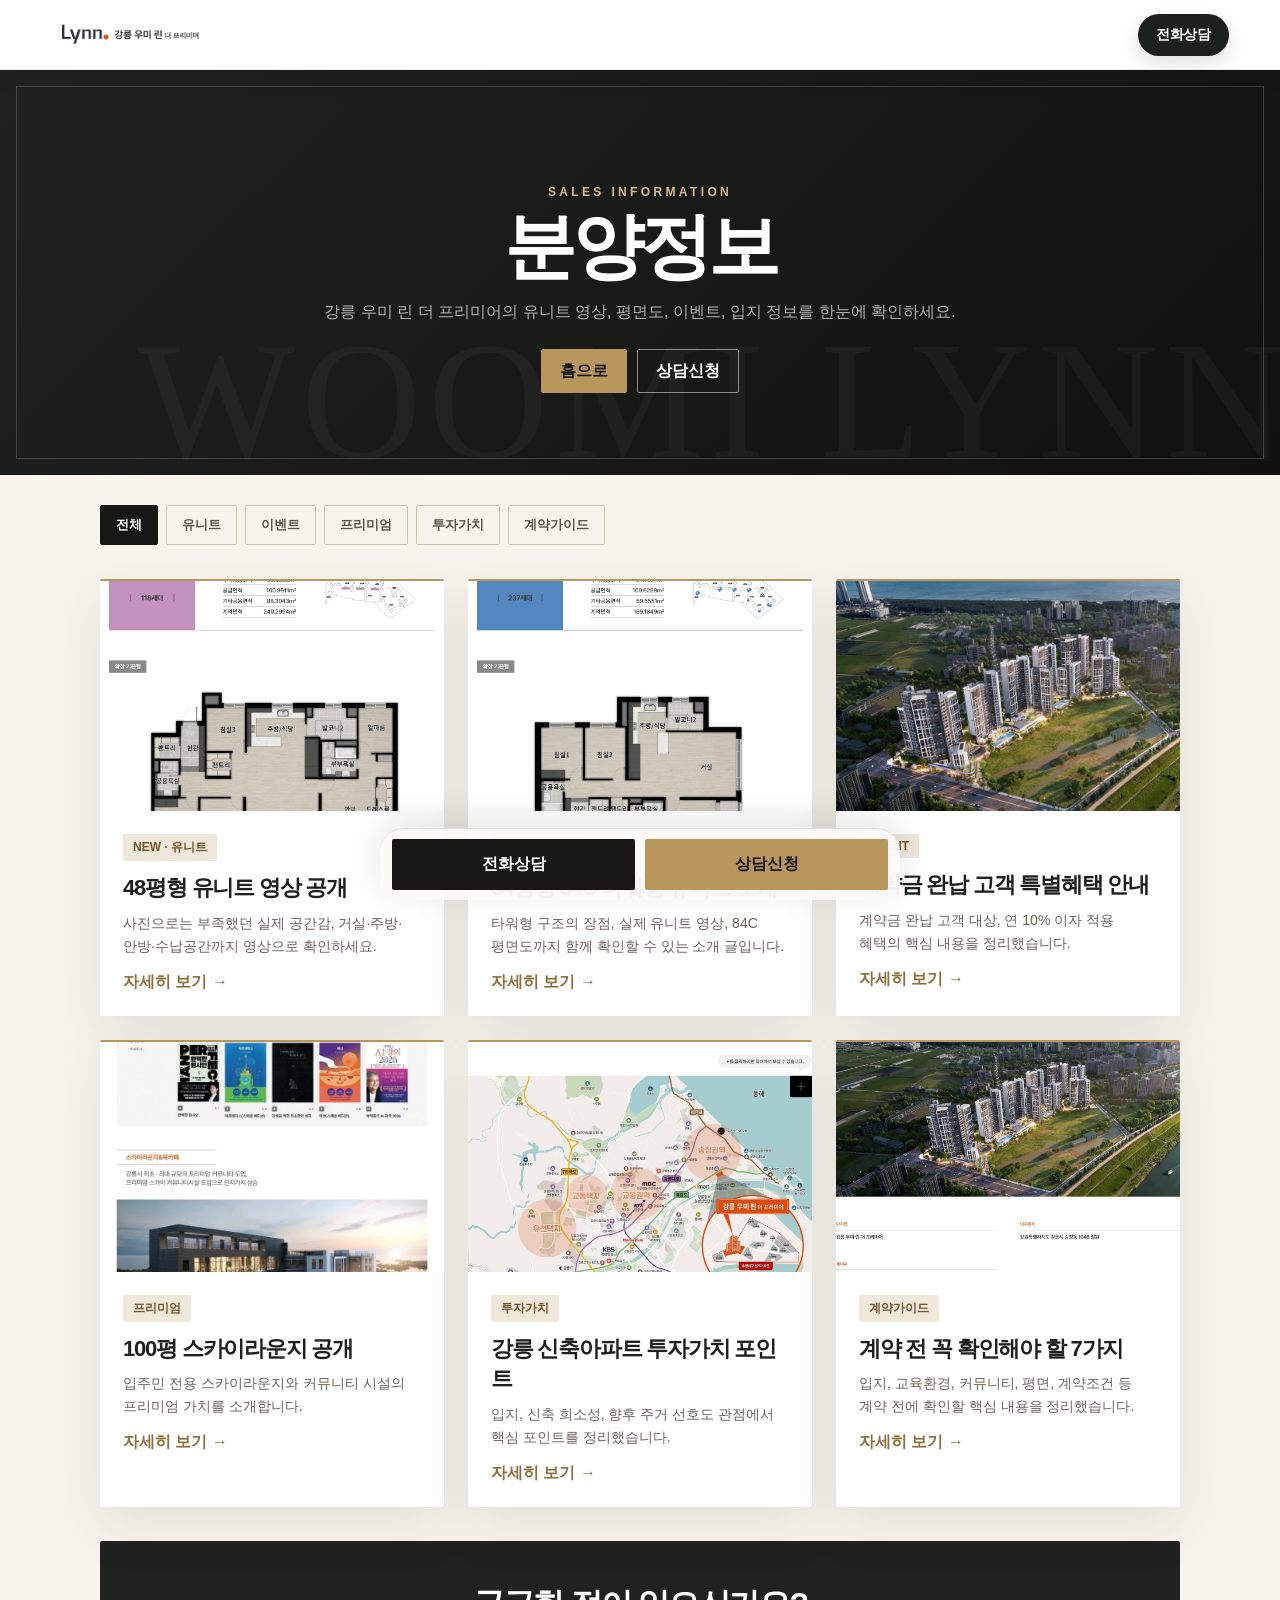
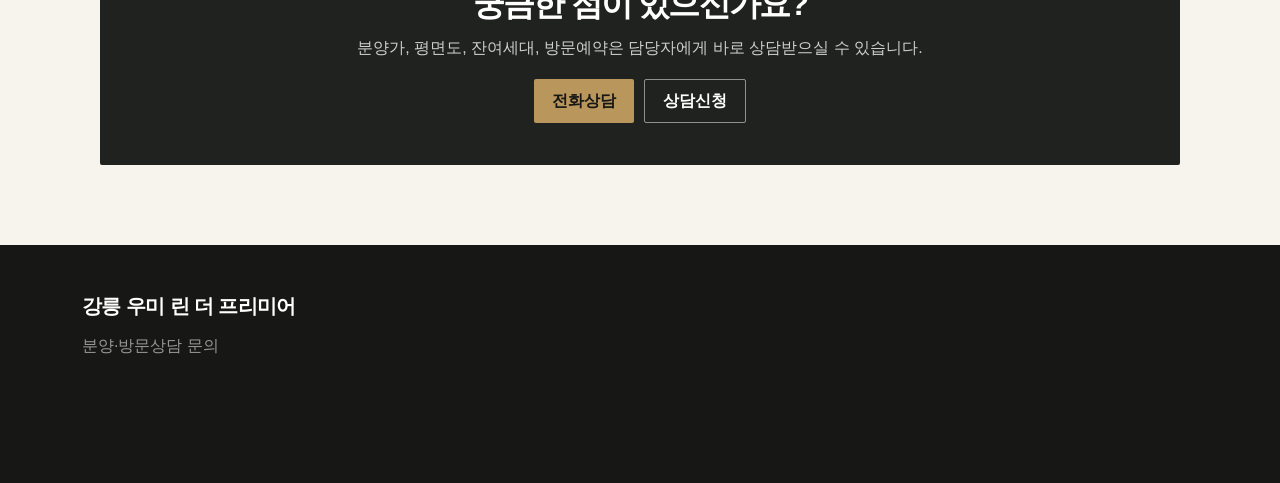
==== commit 37af0ab0: "Add files via upload" ====
--- a/news.html
+++ b/news.html
@@ -10,8 +10,7 @@
   <meta name="naver-site-verification" content="d8257354716d4d1b02c1b8264c0f7000cab0c3f9" />
   <meta name="google-site-verification" content="OiS3syWD2l7VtwxM-sgllimqyoxaJgLCojdzka6laME" />
   <link rel="canonical" href="https://gn-premier.com/news.html" />
-  <link rel="icon" type="image/svg+xml" href="/favicon-premier.svg" />
-  <link rel="icon" type="image/png" sizes="32x32" href="/favicon-32x32.png" />
+  <link rel="shortcut icon" type="image/x-icon" href="https://gn-premier.com/favicon.ico" />
   <link rel="apple-touch-icon" sizes="180x180" href="/apple-touch-icon.png" />
   <meta property="og:locale" content="ko_KR" />
   <meta property="og:site_name" content="강릉 우미 린 더 프리미어" />
@@ -47,7 +46,7 @@
 <body class="luxuryTheme">
   <header class="topbar">
     <a class="brand" href="index.html#top" aria-label="메인으로 이동"><img src="images/logo.jpg" alt="Lynn 강릉 우미 린 더 프리미어" /></a>
-    <a class="top-call" href="tel:033-900-0342">전화상담</a>
+    <a class="top-call" href="tel:010-6383-5879">전화상담</a>
   </header>
 
   <main class="newsPage">
@@ -147,16 +146,16 @@
       <h2>궁금한 점이 있으신가요?</h2>
       <p>분양가, 평면도, 잔여세대, 방문예약은 담당자에게 바로 상담받으실 수 있습니다.</p>
       <div>
-        <a href="tel:033-900-0342">전화상담</a>
+        <a href="tel:010-6383-5879">전화상담</a>
         <a href="index.html#reservation">상담신청</a>
       </div>
     </section>
   </main>
 
-  <footer><strong>강릉 우미 린 더 프리미어</strong><p>대표번호 033-900-0342</p></footer>
+  <footer><strong>강릉 우미 린 더 프리미어</strong><p>분양·방문상담 문의</p></footer>
 
   <nav class="bottomBar" aria-label="상담 바로가기">
-    <a href="tel:033-900-0342" class="call">전화상담</a>
+    <a href="tel:010-6383-5879" class="call">전화상담</a>
     <a href="index.html#reservation" class="apply">상담신청</a>
   </nav>
 
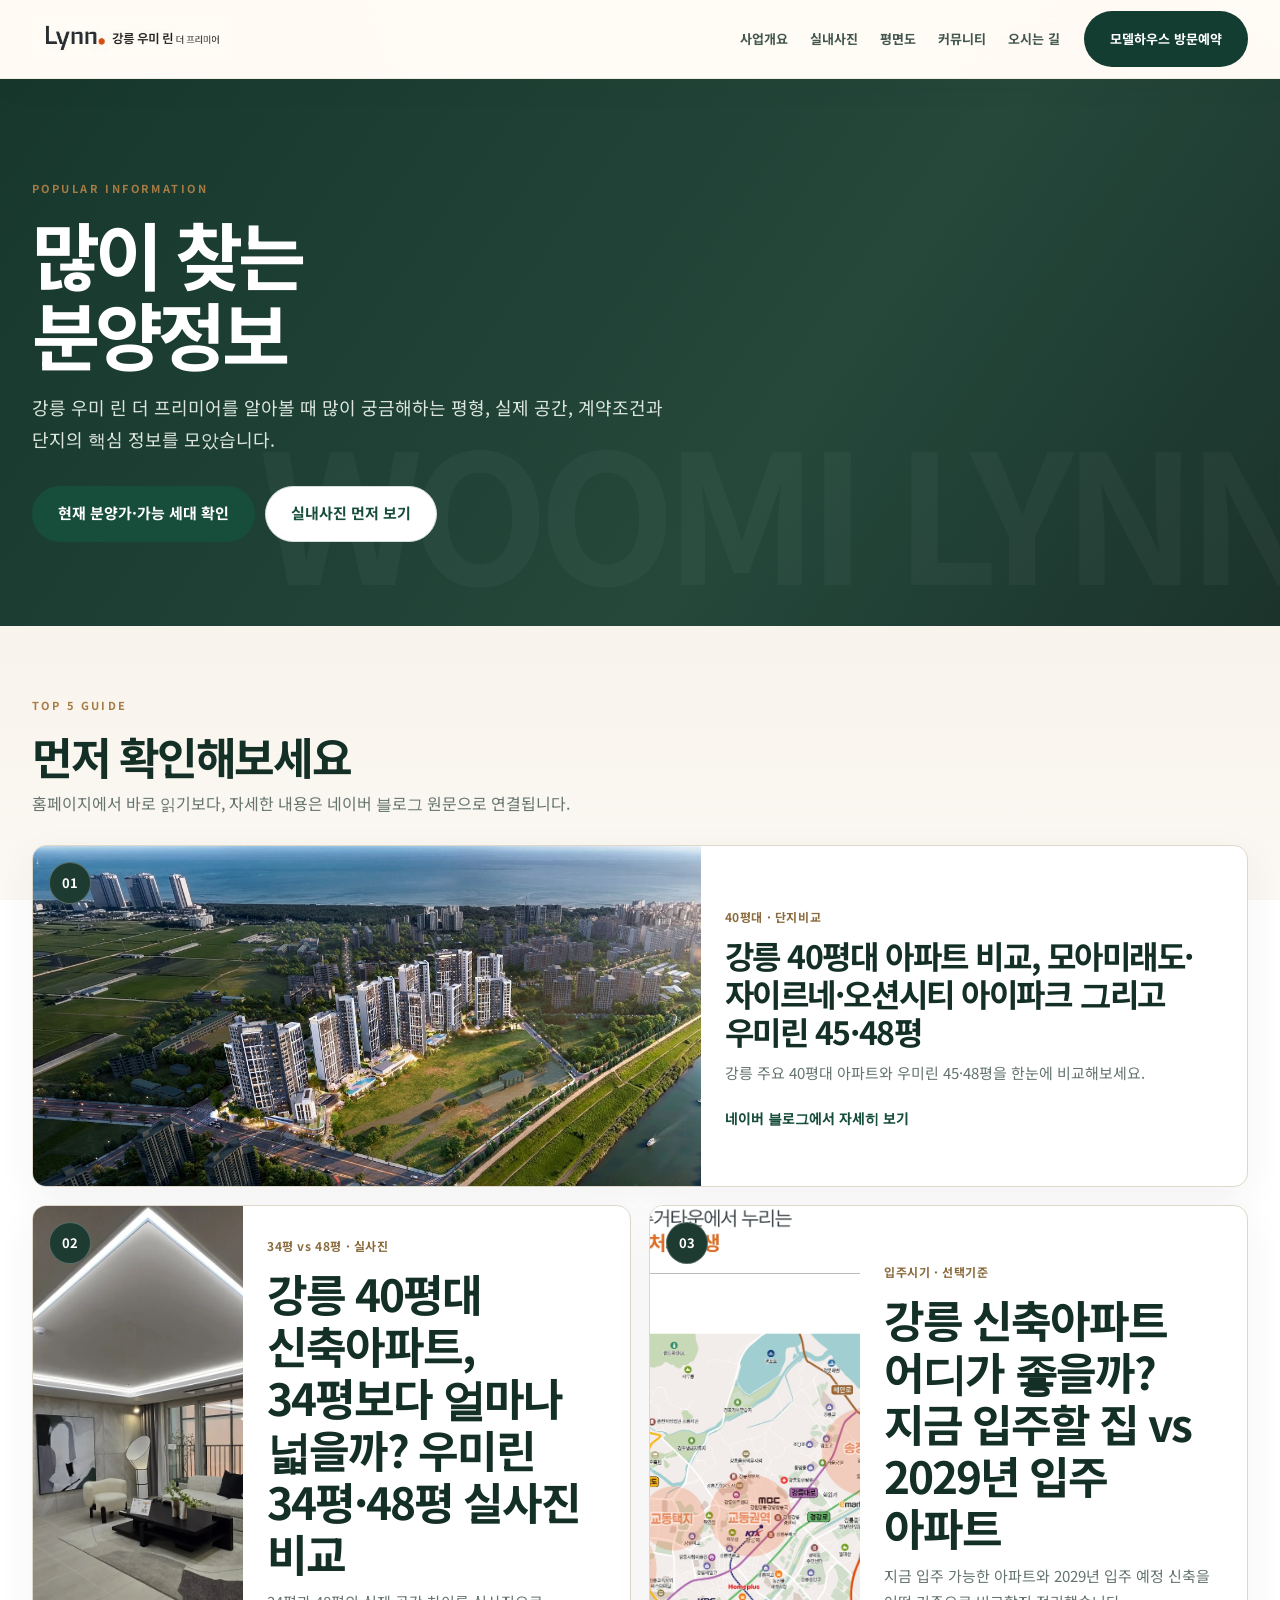
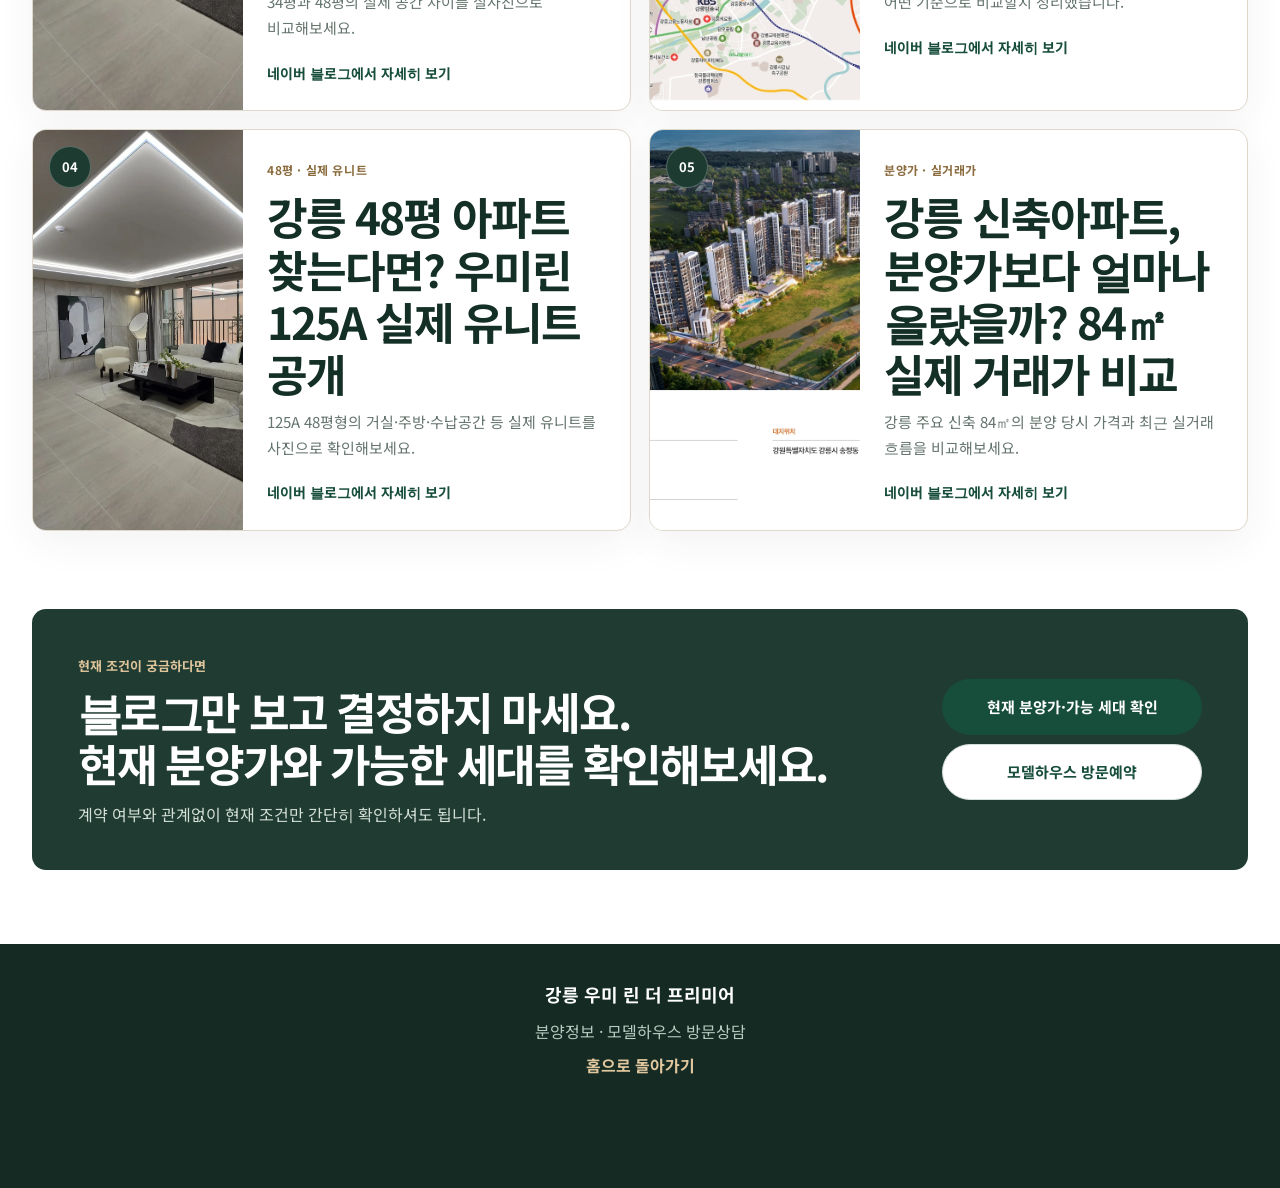
==== commit da6e2760: "Add files via upload" ====
--- a/news.html
+++ b/news.html
@@ -3,9 +3,8 @@
 <head>
   <meta charset="utf-8" />
   <meta name="viewport" content="width=device-width, initial-scale=1" />
-  <title>분양정보 | 강릉 우미 린 더 프리미어</title>
-  <meta name="description" content="강릉 우미 린 더 프리미어 34평형 84C 유니트, 평면도, 계약금 완납 고객 특별혜택, 스카이라운지 등 최신 분양정보를 확인하세요." />
-  <meta name="keywords" content="강릉 우미린 분양정보, 강릉 우미린 블로그, 84C 타입, 34평 타워형, 계약금 완납 특별혜택, 스카이라운지" />
+  <title>인기 분양정보 | 강릉 우미 린 더 프리미어</title>
+  <meta name="description" content="강릉 우미 린 더 프리미어 평형, 실제 유니트, 계약조건, 스카이라운지와 입지 관련 주요 정보를 한눈에 확인하세요." />
   <meta name="robots" content="index, follow" />
   <meta name="naver-site-verification" content="d8257354716d4d1b02c1b8264c0f7000cab0c3f9" />
   <meta name="google-site-verification" content="OiS3syWD2l7VtwxM-sgllimqyoxaJgLCojdzka6laME" />
@@ -14,160 +13,51 @@
   <link rel="apple-touch-icon" sizes="180x180" href="/apple-touch-icon.png" />
   <meta property="og:locale" content="ko_KR" />
   <meta property="og:site_name" content="강릉 우미 린 더 프리미어" />
-  <meta property="og:title" content="분양정보 | 강릉 우미 린 더 프리미어" />
-  <meta property="og:description" content="유니트 영상, 평면도, 이벤트, 입지 정보를 한눈에 확인하세요." />
-  <meta property="og:image" content="https://gn-premier.com/images/hero.jpg" />
+  <meta property="og:title" content="인기 분양정보 | 강릉 우미 린 더 프리미어" />
+  <meta property="og:description" content="많이 찾는 평형·실내·계약 관련 정보를 한눈에 확인하세요." />
+  <meta property="og:image" content="https://gn-premier.com/images/og-premier-link-20260924.jpg" />
   <meta property="og:url" content="https://gn-premier.com/news.html" />
   <meta property="og:type" content="website" />
-  <meta name="theme-color" content="#ffffff" />
-  <script type="application/ld+json">
-  {"@context":"https://schema.org","@type":"CollectionPage","name":"강릉 우미 린 더 프리미어 분양정보","url":"https://gn-premier.com/news.html","description":"강릉 우미 린 더 프리미어 최신 분양정보와 블로그 글 모음","inLanguage":"ko-KR"}
-  </script>
+  <meta name="theme-color" content="#213b32" />
+  <script type="application/ld+json">{"@context":"https://schema.org","@type":"CollectionPage","name":"강릉 우미 린 더 프리미어 인기 분양정보","url":"https://gn-premier.com/news.html","description":"강릉 우미 린 더 프리미어 주요 분양정보와 블로그 글 모음","inLanguage":"ko-KR"}</script>
   <script async src="https://www.googletagmanager.com/gtag/js?id=G-JY8BHGY9N7"></script>
-  <script>
-    window.dataLayer = window.dataLayer || [];
-    function gtag(){dataLayer.push(arguments);}
-    gtag('js', new Date());
-    gtag('config', 'G-JY8BHGY9N7');
-  </script>
-  <link rel="stylesheet" href="css/style.css?v=20260728-premium-1" />
-  <link rel="stylesheet" href="css/news.css?v=20260728-premium-1" />
+  <script>window.dataLayer=window.dataLayer||[];function gtag(){dataLayer.push(arguments);}gtag('js',new Date());gtag('config','G-JY8BHGY9N7');</script>
+  <script type="text/javascript">(function(c,l,a,r,i,t,y){c[a]=c[a]||function(){(c[a].q=c[a].q||[]).push(arguments)};t=l.createElement(r);t.async=1;t.src="https://www.clarity.ms/tag/"+i;y=l.getElementsByTagName(r)[0];y.parentNode.insertBefore(t,y);})(window,document,"clarity","script","xl435psnof");</script>
+  <link rel="stylesheet" href="css/renewal.css?v=20260919-r5-skylounge">
+  <link rel="stylesheet" href="css/julia-premium.css?v=20261022-popular-info">
+  <link rel="stylesheet" href="css/news.css?v=20261022-modern">
+</head>
+<body class="julia-premium modern-news">
+<a class="skip-link" href="#main">본문으로 바로가기</a>
+<header class="site-header"><div class="wrap header-inner">
+  <a class="brand" href="index.html#top" aria-label="강릉 우미 린 더 프리미어 메인으로"><img src="images/logo.jpg" width="375" height="81" alt="우미 린"><span class="brand-copy"><strong>강릉 우미 린 더 프리미어</strong><small>GANGNEUNG · THE PREMIER</small></span></a>
+  <nav class="desktop-nav" aria-label="주요 메뉴"><a href="index.html#overview">사업개요</a><a href="index.html#interior">실내사진</a><a href="index.html#floor">평면도</a><a href="index.html#community">커뮤니티</a><a href="index.html#contact-map">오시는 길</a></nav>
+  <div class="header-cta"><a class="btn btn-primary btn-small" href="index.html#reservation">모델하우스 방문예약</a></div>
+</div></header>
 
-  <!-- Microsoft Clarity -->
-  <script type="text/javascript">
-    (function(c,l,a,r,i,t,y){
-      c[a]=c[a]||function(){(c[a].q=c[a].q||[]).push(arguments)};
-      t=l.createElement(r);t.async=1;t.src="https://www.clarity.ms/tag/"+i;
-      y=l.getElementsByTagName(r)[0];y.parentNode.insertBefore(t,y);
-    })(window, document, "clarity", "script", "xl435psnof");
-  </script>
+<main id="main" class="news-modern-main">
+  <section class="news-modern-hero"><div class="wrap">
+    <span class="eyebrow">POPULAR INFORMATION</span>
+    <h1>많이 찾는<br>분양정보</h1>
+    <p>강릉 우미 린 더 프리미어를 알아볼 때 많이 궁금해하는 평형, 실제 공간, 계약조건과 단지의 핵심 정보를 모았습니다.</p>
+    <div class="news-modern-actions"><a class="btn btn-primary" href="index.html#reservation">현재 분양가·가능 세대 확인</a><a class="btn btn-light" href="index.html#interior">실내사진 먼저 보기</a></div>
+  </div></section>
 
-</head>
-<body class="luxuryTheme">
-  <header class="topbar">
-    <a class="brand" href="index.html#top" aria-label="메인으로 이동"><img src="images/logo.jpg" alt="Lynn 강릉 우미 린 더 프리미어" /></a>
-    <a class="top-call" href="tel:010-6383-5879">전화상담</a>
-  </header>
+  <section class="news-modern-section"><div class="wrap">
+    <div class="news-modern-head"><div><span class="eyebrow">TOP 5 GUIDE</span><h2>먼저 확인해보세요</h2><p>홈페이지에서 바로 읽기보다, 자세한 내용은 네이버 블로그 원문으로 연결됩니다.</p></div></div>
+    <div class="news-modern-list">
+      <article class="news-modern-card featured"><a href="https://blog.naver.com/nseil83/224388484006" target="_blank" rel="noopener"><div class="news-modern-image"><img src="images/hero-aerial.jpg" alt="강릉 우미 린 더 프리미어 단지 조감도" loading="lazy"><span>01</span></div><div class="news-modern-copy"><small>40평대 · 단지비교</small><h2>강릉 40평대 아파트 비교, 모아미래도·자이르네·오션시티 아이파크 그리고 우미린 45·48평</h2><p>강릉 주요 40평대 아파트와 우미린 45·48평을 한눈에 비교해보세요.</p><em>네이버 블로그에서 자세히 보기</em></div></a></article>
+      <article class="news-modern-card"><a href="https://blog.naver.com/nseil83/224424582203" target="_blank" rel="noopener"><div class="news-modern-image"><img src="images/interiors/125-living.webp" alt="강릉 우미 린 더 프리미어 48평형 실제 거실" loading="lazy"><span>02</span></div><div class="news-modern-copy"><small>34평 vs 48평 · 실사진</small><h2>강릉 40평대 신축아파트, 34평보다 얼마나 넓을까? 우미린 34평·48평 실사진 비교</h2><p>34평과 48평의 실제 공간 차이를 실사진으로 비교해보세요.</p><em>네이버 블로그에서 자세히 보기</em></div></a></article>
+      <article class="news-modern-card"><a href="https://blog.naver.com/nseil83/224415177404" target="_blank" rel="noopener"><div class="news-modern-image"><img src="images/location.jpg" alt="강릉 우미 린 더 프리미어 입지" loading="lazy"><span>03</span></div><div class="news-modern-copy"><small>입주시기 · 선택기준</small><h2>강릉 신축아파트 어디가 좋을까? 지금 입주할 집 vs 2029년 입주 아파트</h2><p>지금 입주 가능한 아파트와 2029년 입주 예정 신축을 어떤 기준으로 비교할지 정리했습니다.</p><em>네이버 블로그에서 자세히 보기</em></div></a></article>
+      <article class="news-modern-card"><a href="https://blog.naver.com/nseil83/224421919731" target="_blank" rel="noopener"><div class="news-modern-image"><img src="images/interiors/125-living.webp" alt="강릉 우미 린 더 프리미어 125A 48평형 실제 거실" loading="lazy"><span>04</span></div><div class="news-modern-copy"><small>48평 · 실제 유니트</small><h2>강릉 48평 아파트 찾는다면? 우미린 125A 실제 유니트 공개</h2><p>125A 48평형의 거실·주방·수납공간 등 실제 유니트를 사진으로 확인해보세요.</p><em>네이버 블로그에서 자세히 보기</em></div></a></article>
+      <article class="news-modern-card"><a href="https://blog.naver.com/nseil83/224444536451" target="_blank" rel="noopener"><div class="news-modern-image"><img src="images/overview.jpg" alt="강릉 신축아파트 분양가와 실거래가 비교" loading="lazy"><span>05</span></div><div class="news-modern-copy"><small>분양가 · 실거래가</small><h2>강릉 신축아파트, 분양가보다 얼마나 올랐을까? 84㎡ 실제 거래가 비교</h2><p>강릉 주요 신축 84㎡의 분양 당시 가격과 최근 실거래 흐름을 비교해보세요.</p><em>네이버 블로그에서 자세히 보기</em></div></a></article>
+    </div>
+  </div></section>
 
-  <main class="newsPage">
-    <section class="newsHero">
-      <p class="eyebrow orange">SALES INFORMATION</p>
-      <h1>분양정보</h1>
-      <p>강릉 우미 린 더 프리미어의 유니트 영상, 평면도, 이벤트, 입지 정보를 한눈에 확인하세요.</p>
-      <div class="newsHeroBtns">
-        <a href="index.html">홈으로</a>
-        <a href="index.html#reservation">상담신청</a>
-      </div>
-    </section>
+  <section class="news-modern-cta"><div class="wrap"><div><span>현재 조건이 궁금하다면</span><h2>블로그만 보고 결정하지 마세요.<br>현재 분양가와 가능한 세대를 확인해보세요.</h2><p>계약 여부와 관계없이 현재 조건만 간단히 확인하셔도 됩니다.</p></div><div class="news-modern-cta-actions"><a class="btn btn-primary" href="index.html#reservation">현재 분양가·가능 세대 확인</a><a class="btn btn-light" href="index.html#reservation">모델하우스 방문예약</a></div></div></section>
+</main>
 
-    <section class="newsFilters" aria-label="분양정보 카테고리">
-      <button class="active" type="button" data-filter="all">전체</button>
-      <button type="button" data-filter="unit">유니트</button>
-      <button type="button" data-filter="event">이벤트</button>
-      <button type="button" data-filter="premium">프리미엄</button>
-      <button type="button" data-filter="value">투자가치</button>
-      <button type="button" data-filter="guide">계약가이드</button>
-    </section>
-
-    <section class="newsList" aria-label="분양정보 목록">
-      <article class="newsCard" data-category="unit">
-  <a href="https://blog.naver.com/nseil83/224339226779" target="_blank" rel="noopener">
-    <img src="images/floor125a.jpg" alt="125A 48평형 평면도" />
-    <div class="newsCardBody">
-      <span class="newsTag">NEW · 유니트</span>
-      <h2>48평형 유니트 영상 공개</h2>
-      <p>사진으로는 부족했던 실제 공간감, 거실·주방·안방·수납공간까지 영상으로 확인하세요.</p>
-      <em>자세히 보기 →</em>
-    </div>
-  </a>
-</article>
-      <article class="newsCard" data-category="unit">
-        <a href="https://blog.naver.com/nseil83/224338386969" target="_blank" rel="noopener">
-          <img src="images/floor84c.jpg" alt="84C 타입 평면도" />
-          <div class="newsCardBody">
-            <span class="newsTag">NEW · 유니트</span>
-            <h2>34평형 84C 타워형 유니트 소개</h2>
-            <p>타워형 구조의 장점, 실제 유니트 영상, 84C 평면도까지 함께 확인할 수 있는 소개 글입니다.</p>
-            <em>자세히 보기 →</em>
-          </div>
-        </a>
-      </article>
-
-      <article class="newsCard" data-category="event">
-        <a href="https://blog.naver.com/nseil83/224335301121" target="_blank" rel="noopener">
-          <img src="images/hero.jpg" alt="계약금 완납 고객 특별혜택" />
-          <div class="newsCardBody">
-            <span class="newsTag">EVENT</span>
-            <h2>계약금 완납 고객 특별혜택 안내</h2>
-            <p>계약금 완납 고객 대상, 연 10% 이자 적용 혜택의 핵심 내용을 정리했습니다.</p>
-            <em>자세히 보기 →</em>
-          </div>
-        </a>
-      </article>
-
-      <article class="newsCard" data-category="premium">
-        <a href="https://blog.naver.com/nseil83/224330907248" target="_blank" rel="noopener">
-          <img src="images/skylounge.jpg" alt="100평 스카이라운지" />
-          <div class="newsCardBody">
-            <span class="newsTag">프리미엄</span>
-            <h2>100평 스카이라운지 공개</h2>
-            <p>입주민 전용 스카이라운지와 커뮤니티 시설의 프리미엄 가치를 소개합니다.</p>
-            <em>자세히 보기 →</em>
-          </div>
-        </a>
-      </article>
-
-      <article class="newsCard" data-category="value">
-        <a href="https://blog.naver.com/nseil83/224337922566" target="_blank" rel="noopener">
-          <img src="images/location.jpg" alt="강릉 우미린 입지환경" />
-          <div class="newsCardBody">
-            <span class="newsTag">투자가치</span>
-            <h2>강릉 신축아파트 투자가치 포인트</h2>
-            <p>입지, 신축 희소성, 향후 주거 선호도 관점에서 핵심 포인트를 정리했습니다.</p>
-            <em>자세히 보기 →</em>
-          </div>
-        </a>
-      </article>
-
-      <article class="newsCard" data-category="guide">
-        <a href="https://blog.naver.com/nseil83/224360247552" target="_blank" rel="noopener">
-          <img src="images/overview.jpg" alt="강릉 우미 린 더 프리미어 계약 전 확인사항" />
-          <div class="newsCardBody">
-            <span class="newsTag">계약가이드</span>
-            <h2>계약 전 꼭 확인해야 할 7가지</h2>
-            <p>입지, 교육환경, 커뮤니티, 평면, 계약조건 등 계약 전에 확인할 핵심 내용을 정리했습니다.</p>
-            <em>자세히 보기 →</em>
-          </div>
-        </a>
-      </article>
-    </section>
-
-    <section class="newsCta">
-      <h2>궁금한 점이 있으신가요?</h2>
-      <p>분양가, 평면도, 잔여세대, 방문예약은 담당자에게 바로 상담받으실 수 있습니다.</p>
-      <div>
-        <a href="tel:010-6383-5879">전화상담</a>
-        <a href="index.html#reservation">상담신청</a>
-      </div>
-    </section>
-  </main>
-
-  <footer><strong>강릉 우미 린 더 프리미어</strong><p>분양·방문상담 문의</p></footer>
-
-  <nav class="bottomBar" aria-label="상담 바로가기">
-    <a href="tel:010-6383-5879" class="call">전화상담</a>
-    <a href="index.html#reservation" class="apply">상담신청</a>
-  </nav>
-
-  <script src="js/news.js"></script>
-  <script>
-  document.addEventListener('DOMContentLoaded', function(){
-    var targets=document.querySelectorAll('.newsCard, .newsCta');
-    targets.forEach(function(el){el.classList.add('revealLuxury');});
-    if(!('IntersectionObserver' in window)){targets.forEach(function(el){el.classList.add('isVisible');});return;}
-    var observer=new IntersectionObserver(function(entries){entries.forEach(function(entry){if(entry.isIntersecting){entry.target.classList.add('isVisible');observer.unobserve(entry.target);}});},{threshold:.08});
-    targets.forEach(function(el){observer.observe(el);});
-  });
-  </script>
+<footer class="news-modern-footer"><div class="wrap"><strong>강릉 우미 린 더 프리미어</strong><p>분양정보 · 모델하우스 방문상담</p><a href="index.html">홈으로 돌아가기</a></div></footer>
+<script src="js/news.js"></script>
 </body>
-</html>
+</html>
--- a/css/renewal.css
+++ b/css/renewal.css
@@ -0,0 +1,152 @@
+/* Gangneung Lynn — consultation and visit renewal, 2026-09-18 */
+@font-face{font-family:'Lynn Sans';font-style:normal;font-weight:400;font-display:swap;src:url('../fonts/lynn-sans-regular.woff?v=20260919-r5') format('woff')}
+@font-face{font-family:'Lynn Sans';font-style:normal;font-weight:700;font-display:swap;src:url('../fonts/lynn-sans-bold.woff?v=20260919-r5') format('woff')}
+:root{--ink:#213b32;--text:#27362f;--muted:#70796f;--paper:#f8f7f2;--white:#fff;--line:#dce2d8;--accent:#ae8554;--green:#255b43;--soft:#eef2e9;--radius:20px;--shadow:0 16px 50px rgba(26,48,34,.08)}
+*,*::before,*::after{box-sizing:border-box}
+html{scroll-behavior:smooth;scroll-padding-top:110px}
+body{margin:0;background:var(--paper);color:var(--text);font-family:'Lynn Sans',-apple-system,BlinkMacSystemFont,'Apple SD Gothic Neo','Malgun Gothic','Noto Sans KR',sans-serif;font-size:16px;line-height:1.65;word-break:keep-all;overflow-wrap:break-word;-webkit-text-size-adjust:100%}
+body.modal-open{overflow:hidden}
+button,input,select,textarea{font:inherit}button,a,input,select,textarea{-webkit-tap-highlight-color:transparent}
+button{cursor:pointer}button:disabled{cursor:wait}a{color:inherit;text-decoration:none}button{color:inherit}
+button,a{touch-action:manipulation}img,video{max-width:100%;display:block}img{height:auto}figure{margin:0}
+h1,h2,h3,p{margin:0}h1,h2,h3{letter-spacing:-.055em;line-height:1.25}h2{font-size:clamp(28px,3.3vw,44px);font-weight:750}h3{font-size:23px}ul{list-style:none;margin:0;padding:0}
+[hidden]{display:none!important}:focus-visible{outline:3px solid #be8c45;outline-offset:4px}summary{cursor:pointer}::selection{background:#d7e7d6}
+.wrap{width:min(1180px,calc(100% - 72px));margin-inline:auto}.section{padding-block:96px}.eyebrow{display:block;color:var(--accent);font-size:11px;font-weight:800;letter-spacing:.19em;margin-bottom:16px}.section-head{display:flex;justify-content:space-between;align-items:flex-end;gap:24px;margin-bottom:36px}.section-head p{color:var(--muted);max-width:460px;margin-top:15px}.muted{color:var(--muted)}.fine{font-size:12px;color:var(--muted);line-height:1.65}.section-footnote{margin-top:18px}.text-link{font-size:14px;font-weight:750;display:inline-flex;align-items:center;gap:20px;border-bottom:1px solid var(--line);padding:7px 0;flex-shrink:0}.text-link span{font-size:20px;color:var(--accent)}
+.btn{border:1px solid transparent;border-radius:8px;min-height:54px;padding:14px 23px;display:inline-flex;align-items:center;justify-content:center;gap:12px;font-size:15px;font-weight:750;line-height:1.5;text-align:center;transition:background .18s,box-shadow .18s;min-width:0}
+.btn-primary{background:var(--green);color:#fff}.btn-primary:hover{background:#1a4431;box-shadow:0 6px 20px #255b4320}.btn-light{background:#fff;border-color:#cdd5c8;color:var(--ink)}.btn-light:hover{background:var(--soft)}.btn-gold{background:#dcc6a5;color:#263b2d}.btn-wide{width:100%}.btn-small{min-height:43px;padding:10px 18px;font-size:13px}.btn svg,.icon{width:20px;height:20px;flex-shrink:0;stroke:currentColor;fill:none;stroke-width:1.6;stroke-linecap:round;stroke-linejoin:round}
+.skip-link{position:fixed;top:-100px;left:12px;z-index:1000;background:#fff;padding:12px}.skip-link:focus{top:8px}
+.site-header{position:sticky;top:0;z-index:50;background:#f8f7f2f5;border-bottom:1px solid #dde2d7;backdrop-filter:blur(12px)}.header-inner{height:82px;display:flex;align-items:center;gap:24px}.brand{display:flex;align-items:center;gap:15px;min-width:0;flex-shrink:0}.brand img{width:113px;mix-blend-mode:multiply}.brand-copy{border-left:1px solid #cbd3c7;padding-left:15px;display:flex;flex-direction:column;line-height:1.5}.brand-copy strong{font-size:15px;letter-spacing:-.04em}.brand-copy small{font-size:10px;letter-spacing:.08em;color:var(--muted)}.desktop-nav{display:flex;align-items:center;justify-content:flex-end;gap:28px;flex:1;font-size:13px;font-weight:650}.desktop-nav a:hover{color:var(--green)}.header-cta{flex-shrink:0}
+.hero{padding-block:42px 50px}.hero-grid{display:grid;grid-template-columns:.9fr 1.1fr;gap:48px;align-items:center}.hero-copy{padding:18px 0}.hero-kicker{font-size:13px;color:var(--green);font-weight:650;display:flex;align-items:center;gap:9px;margin-bottom:22px}.hero-kicker:before{content:'';display:block;width:22px;height:1px;background:var(--green)}.hero h1{font-size:clamp(36px,4.1vw,57px);font-weight:800;line-height:1.2;letter-spacing:-.065em}.hero h1 span{color:var(--green)}.hero-lead{margin-top:24px;font-size:17px;line-height:1.8;color:#667363}.hero-tags{display:flex;gap:7px;flex-wrap:wrap;margin-top:24px}.hero-tags span{font-size:12px;padding:6px 10px;border:1px solid var(--line);border-radius:4px;color:#556551;background:#fff8}.hero-actions{display:grid;grid-template-columns:1fr 1fr;gap:10px;margin-top:28px}.hero-note{font-size:12px;color:var(--muted);margin-top:13px}.hero-photo{position:relative;min-width:0;border-radius:120px 16px 16px 16px;overflow:hidden;background:#e8e4dc}.hero-photo>img{width:100%;height:540px;object-fit:cover;object-position:48% 55%}.photo-label{position:absolute;left:24px;bottom:24px;color:#fff;background:#193528c9;border:1px solid #ffffff45;backdrop-filter:blur(10px);padding:11px 15px;border-radius:7px;font-size:12px;line-height:1.5}.photo-label strong{display:block;font-size:15px;font-weight:600}.hero-photo-link{position:absolute;right:23px;bottom:26px;width:48px;height:48px;display:grid;place-items:center;border-radius:50%;background:#fff;color:var(--ink);font-size:23px}.hero-photo-top{position:absolute;right:22px;top:21px;color:#fff;font-size:11px;letter-spacing:.14em;text-shadow:0 2px 8px #000a}
+.benefit-strip{background:#fff;border-top:1px solid var(--line);border-bottom:1px solid var(--line)}.benefit-inner{display:grid;grid-template-columns:.95fr repeat(3,1fr);padding-block:24px;align-items:center}.benefit-title{font-size:15px;font-weight:750;line-height:1.55}.benefit-title small{display:block;color:var(--muted);font-size:11px;font-weight:400;margin-top:5px}.benefit-item{border-left:1px solid var(--line);padding-left:32px}.benefit-item small{display:block;font-size:12px;color:var(--muted);margin-bottom:2px}.benefit-item strong{font-size:24px;font-weight:800;letter-spacing:-.05em;color:var(--ink)}.benefit-item strong span{font-size:14px;font-weight:650}.benefit-note{padding:12px 0;text-align:center;background:#f0f2eb;font-size:11px;color:#77806f}
+.path-section{padding-block:34px}.path-grid{display:grid;grid-template-columns:repeat(3,minmax(0,1fr));gap:14px}.path-card{background:#fff;border:1px solid var(--line);padding:24px;display:flex;align-items:center;gap:17px;border-radius:12px;text-align:left;width:100%;min-width:0}.path-card:hover{border-color:var(--green);background:#f1f5ed}.path-number{font-size:11px;font-weight:800;color:var(--accent);align-self:flex-start;margin-top:5px}.path-copy{flex:1;min-width:0}.path-card strong{display:block;font-size:16px;font-weight:750}.path-card small{display:block;color:var(--muted);font-size:12px;margin-top:4px}.path-arrow{color:var(--accent);font-size:23px}
+.gallery-section{padding-top:54px}.gallery-type-tabs{display:flex;gap:9px;flex-wrap:wrap;margin-bottom:25px}.pill-tab{border:1px solid var(--line);background:transparent;border-radius:7px;padding:12px 22px;font-size:14px;font-weight:700;min-height:46px}.pill-tab[aria-selected=true]{background:var(--ink);border-color:var(--ink);color:white}.gallery-layout{display:grid;grid-template-columns:minmax(0,1.65fr) minmax(0,.8fr);gap:40px;align-items:center}.gallery-view{position:relative;background:#e8e4dc;border-radius:16px;overflow:hidden;aspect-ratio:4/3;display:grid;place-items:center;width:100%;border:0;padding:0;cursor:zoom-in}.gallery-view img{height:100%;width:100%;object-fit:contain}.expand-label{position:absolute;bottom:14px;right:14px;background:#fffffff2;color:var(--ink);padding:6px 10px;border-radius:4px;font-size:11px}.gallery-caption{display:flex;justify-content:space-between;gap:10px;font-size:12px;margin-top:10px;color:var(--muted)}.gallery-thumbs{display:grid;grid-template-columns:repeat(5,minmax(0,1fr));gap:9px;margin-top:16px}.gallery-thumb{padding:0;background:transparent;border:2px solid transparent;border-radius:8px;overflow:hidden;position:relative;min-width:0}.gallery-thumb[aria-pressed=true]{border-color:var(--green);box-shadow:0 0 0 2px var(--paper)}.gallery-thumb img{aspect-ratio:4/3;width:100%;object-fit:cover}.gallery-thumb span{display:block;font-size:11px;padding:5px 0;background:#fff;line-height:1.4}.gallery-story .eyebrow{margin-bottom:12px}.gallery-story h3{font-size:31px;line-height:1.35;margin-bottom:18px}.gallery-story>p{font-size:15px;color:var(--muted);line-height:1.85}.feature-list{margin:25px 0;display:grid;gap:12px}.feature-list li{font-size:14px;display:flex;align-items:flex-start;gap:9px}.feature-list li:before{content:'✓';color:var(--green);font-size:15px;font-weight:800}.gallery-story .btn{margin-top:7px}.gallery-story .fine{margin-top:12px}
+.value-section{background:var(--ink);color:#fff}.value-section .eyebrow{color:#d4bd97}.value-section .section-head p{color:#c2cdc0}.value-layout{display:grid;grid-template-columns:1.08fr 1fr;gap:48px;align-items:center}.value-image{position:relative}.value-image img{width:100%;border-radius:12px;aspect-ratio:1.3;object-fit:cover;object-position:50% 60%}.value-image figcaption{font-size:10px;color:#bfccbc;margin-top:9px}.value-list article{padding:24px 0;border-top:1px solid #ffffff24;display:grid;grid-template-columns:34px 1fr;gap:17px}.value-list article:last-child{border-bottom:1px solid #ffffff24}.value-list .value-number{font-size:12px;color:#c9b088;margin-top:6px}.value-list h3{font-size:21px;font-weight:650;margin-bottom:8px}.value-list p{font-size:14px;line-height:1.85;color:#c2cdc0}.value-links{display:flex;gap:24px;flex-wrap:wrap;margin-top:30px}.value-links button{border:0;border-bottom:1px solid #d6c2a37d;background:none;color:#e1ccb0;padding:4px 0;font-size:13px}
+.plan-layout{display:grid;grid-template-columns:minmax(0,1.5fr) minmax(0,.8fr);gap:36px;align-items:start}.plan-card{background:#fff;border:1px solid var(--line);border-radius:16px;overflow:hidden}.plan-tabs{display:grid;grid-template-columns:repeat(8,minmax(0,1fr));border-bottom:1px solid var(--line);padding:12px;gap:5px}.plan-tabs button{border:0;background:#f2f4ee;padding:10px 0;font-size:12px;border-radius:4px;min-width:0}.plan-tabs button[aria-selected=true]{background:var(--green);color:#fff}.plan-image{background:#fff;border:0;padding:10px;width:100%;cursor:zoom-in}.plan-image img{width:100%;height:430px;object-fit:contain}.plan-help{padding:0 20px 15px;text-align:center;font-size:11px;color:var(--muted)}.plan-summary{background:var(--soft);padding:32px;border-radius:16px}.plan-summary h3{font-size:33px;margin:10px 0 18px}.plan-summary h3 small{font-size:15px;font-weight:500}.plan-summary>p{color:var(--muted);font-size:14px;line-height:1.85}.plan-specs{display:grid;grid-template-columns:1fr 1fr;border-top:1px solid #cbd6c3;border-bottom:1px solid #cbd6c3;gap:16px;margin:24px 0;padding:18px 0}.plan-specs dt{font-size:11px;color:var(--muted)}.plan-specs dd{font-size:16px;font-weight:700;margin:6px 0 0}.plan-summary .btn+.btn{margin-top:10px}
+.visit-band{background:#e6e7da;border-block:1px solid #d7dbc9}.visit-band-inner{padding-block:34px;display:flex;align-items:center;justify-content:space-between;gap:32px}.visit-band .eyebrow{margin-bottom:8px}.visit-band h3{font-size:27px;margin-bottom:8px}.visit-band p{font-size:13px;color:#6e7865}.visit-band .btn{flex-shrink:0}
+.advisor-layout{display:grid;grid-template-columns:minmax(0,1fr) minmax(0,1fr);gap:70px;align-items:start}.advisor-tag{display:inline-flex;align-items:center;gap:8px;border:1px solid var(--line);padding:7px 12px;border-radius:100px;font-size:12px;margin-top:25px;background:#fff}.advisor-tag span{width:6px;height:6px;border-radius:50%;background:#769467}.advisor-copy>p{color:var(--muted);font-size:15px;margin-top:20px;max-width:440px}.advisor-steps{margin-top:34px;display:grid;gap:22px}.advisor-steps li{display:flex;gap:16px}.step-number{height:32px;width:32px;border-radius:50%;background:#e9ecdf;display:grid;place-items:center;flex-shrink:0;font-size:12px;color:var(--green)}.advisor-steps strong{font-size:15px}.advisor-steps p{font-size:13px;color:var(--muted);margin-top:5px}.advisor-phone{display:inline-flex;align-items:center;gap:12px;margin-top:32px;font-size:23px;font-weight:750;letter-spacing:-.04em}.advisor-phone small{font-size:12px;font-weight:400;color:var(--muted)}
+.form-card{padding:32px;background:#fff;border:1px solid var(--line);border-radius:18px;box-shadow:var(--shadow);min-width:0}.form-card h3{font-size:25px}.form-intro{color:var(--muted);font-size:13px;margin-top:10px;margin-bottom:22px}.lead-form{display:grid;gap:14px;min-width:0}.form-row{display:grid;grid-template-columns:1fr 1fr;gap:12px}.field{display:grid;gap:6px;font-size:13px;font-weight:650;min-width:0}.field span em{font-style:normal;color:#899082;font-weight:400;font-size:11px;margin-left:4px}.field input,.field select,.field textarea{min-width:0;width:100%;max-width:100%;min-height:49px;border:1px solid #d5ddd0;border-radius:6px;padding:11px 13px;background:#fcfcfa;color:var(--text);font-weight:400;font-size:16px}.field input:focus,.field select:focus,.field textarea:focus{outline:2px solid #829975;outline-offset:1px}.field textarea{resize:vertical}.optional-fields{border:1px solid var(--line);border-radius:7px}.optional-fields summary{padding:13px;font-size:12px;color:var(--muted);font-weight:600}.optional-inner{padding:0 13px 13px;display:grid;gap:13px;min-width:0}.agree{font-size:12px;color:#65725f;display:flex;align-items:flex-start;gap:8px;line-height:1.65}.agree input{width:17px;height:17px;flex:0 0 17px;margin:2px 0 0;accent-color:var(--green)}.form-note{font-size:11px;color:var(--muted);text-align:center}.form-error{color:#a23c2a;font-size:13px;line-height:1.6}.form-error a{text-decoration:underline}.loadingDot{display:none;width:16px;height:16px;border:2px solid #ffffff60;border-top-color:#fff;border-radius:50%;animation:spin .8s linear infinite}.loading .loadingDot{display:inline-block}.loading{opacity:.8}@keyframes spin{to{transform:rotate(360deg)}}
+.faq-section{background:#fff;border-block:1px solid var(--line)}.faq-layout{display:grid;grid-template-columns:.7fr 1.3fr;gap:72px}.faq-list{border-top:1px solid var(--line)}.faq-list details{border-bottom:1px solid var(--line)}.faq-list summary{font-size:16px;font-weight:650;padding:23px 32px 23px 0;position:relative;list-style:none}.faq-list summary::-webkit-details-marker{display:none}.faq-list summary:after{content:'+';position:absolute;right:3px;font-size:22px;font-weight:400;color:var(--accent)}.faq-list details[open] summary:after{content:'−'}.faq-list details p{font-size:14px;color:var(--muted);padding:0 26px 23px 0;line-height:1.85}.faq-list details button{background:none;border:0;padding:0;color:var(--green);text-decoration:underline;font-size:inherit}
+.location-layout{display:grid;grid-template-columns:1.15fr 1fr;gap:55px;align-items:center}.location-image{border:1px solid var(--line);border-radius:14px;overflow:hidden;background:#fff;width:100%;padding:0;cursor:zoom-in}.location-image img{width:100%}.location-copy p{color:var(--muted);margin-top:17px;font-size:14px;line-height:1.8}.location-actions{display:flex;gap:10px;flex-wrap:wrap;margin-top:24px}.project-details{margin-top:35px;border-top:1px solid var(--line);padding-top:22px;display:grid;grid-template-columns:1fr 1fr;gap:18px}.project-details dt{font-size:11px;color:var(--muted)}.project-details dd{font-size:13px;margin:4px 0 0}.video-details{margin-top:25px;border:1px solid var(--line);padding:15px;border-radius:9px;background:#fff}.video-details summary{font-size:13px;font-weight:650}.video-details video{margin-top:14px;width:100%;border-radius:8px;background:#111}.video-details .fine{margin-top:8px}
+.news-strip{padding:28px 0;border-top:1px solid var(--line)}.news-inner{display:flex;justify-content:space-between;align-items:center;gap:20px}.news-inner p{font-size:14px;color:var(--muted)}.site-footer{background:#1c332a;color:#afbeab;padding:46px 0 116px;font-size:12px}.footer-inner{display:flex;justify-content:space-between;gap:30px;align-items:flex-start}.site-footer strong{font-size:19px;color:#fff;letter-spacing:-.04em}.site-footer p{margin-top:8px}.footer-note{max-width:520px;font-size:11px;line-height:1.8}.mobile-bar{position:fixed;bottom:0;left:0;right:0;z-index:80;background:#fffffff5;backdrop-filter:blur(14px);border-top:1px solid #d8dfd2;box-shadow:0 -5px 25px #1935280a;padding:10px 20px calc(10px + env(safe-area-inset-bottom))}.mobile-bar-inner{display:flex;align-items:center;gap:12px;max-width:1180px;margin:auto}.bar-copy{flex:1;font-size:13px}.bar-copy strong{display:block;color:var(--ink);font-size:15px}.bar-copy small{color:var(--muted)}.bar-call{display:flex;align-items:center;justify-content:center;gap:8px;font-size:14px;padding:0 18px}.mobile-bar .btn{min-height:46px;font-size:14px}.mobile-bar .bar-visit{min-width:170px}
+dialog{border:0;border-radius:20px;padding:0;color:var(--text);box-shadow:0 24px 100px #14291f50;max-height:calc(100dvh - 32px);max-width:calc(100% - 28px);overscroll-behavior:contain}dialog::backdrop{background:#14291fb0;backdrop-filter:blur(4px)}.lead-dialog{width:480px}.dialog-inner{padding:34px;position:relative}.dialog-close{border:1px solid var(--line);background:#fff;width:36px;height:36px;display:grid;place-items:center;border-radius:50%;position:absolute;top:15px;right:15px;font-size:25px;line-height:1}.dialog-eyebrow{padding-right:26px;margin-bottom:11px;font-size:10px}.dialog-inner h2{font-size:27px;padding-right:16px;line-height:1.35}.dialog-lead{font-size:13px;color:var(--muted);margin:12px 0 20px;line-height:1.75}.dialog-modes{display:grid;grid-template-columns:repeat(3,minmax(0,1fr));gap:5px;margin-bottom:22px;background:#eff2e9;padding:5px;border-radius:7px}.dialog-modes button{border:0;background:none;padding:9px 1px;font-size:12px;border-radius:4px}.dialog-modes button[aria-pressed=true]{background:#fff;color:var(--green);font-weight:750;box-shadow:0 2px 8px #1a3f2510}.success-icon{height:52px;width:52px;display:grid;place-items:center;background:var(--soft);color:var(--green);border-radius:50%;font-size:27px;margin-bottom:18px}.success-content .btn{margin-top:24px}.image-dialog{width:min(1100px,calc(100% - 28px));background:#f8f7f2}.image-dialog .dialog-inner{padding:55px 16px 20px}.image-dialog img{max-height:calc(100dvh - 145px);width:100%;object-fit:contain}.image-dialog figcaption{text-align:center;font-size:13px;color:var(--muted);margin-top:12px}.image-dialog .dialog-close{z-index:2}.no-script{padding:16px;background:#fff4d8;text-align:center;font-size:14px}
+@media(min-width:1440px){.hero-photo>img{height:575px}.hero{padding-top:52px}}
+@media(max-width:1100px){.brand-copy{display:none}.desktop-nav{gap:20px}.hero-grid{gap:30px}.hero-actions{grid-template-columns:1fr}.hero-photo>img{height:550px}.benefit-item{padding-left:22px}.advisor-layout{gap:40px}.gallery-layout{gap:30px}.gallery-story h3{font-size:27px}.plan-layout{grid-template-columns:1.2fr 1fr}.plan-summary{padding:25px}}
+@media(max-width:800px){html{scroll-padding-top:85px}.wrap{width:calc(100% - 40px)}.section{padding-block:65px}.header-inner{height:66px;gap:16px}.brand img{width:104px}.desktop-nav{display:none}.header-cta{margin-left:auto}.header-cta .btn{min-height:39px;padding:8px 13px;font-size:12px}.hero{padding-top:25px;padding-bottom:30px}.hero-grid{grid-template-columns:1fr;gap:25px}.hero-copy{padding:0}.hero-kicker{font-size:12px;margin-bottom:14px}.hero h1{font-size:43px;line-height:1.15}.hero-lead{font-size:15px;margin-top:15px;line-height:1.7}.hero-tags{margin-top:17px;gap:6px}.hero-tags span{font-size:11px;padding:5px 8px}.hero-actions{grid-template-columns:1fr 1fr;margin-top:22px}.hero-actions .btn{padding:13px 8px;font-size:13px;min-height:51px}.hero-note{font-size:11px;margin-top:10px}.hero-photo{border-radius:65px 12px 12px 12px}.hero-photo>img{height:auto;aspect-ratio:4/3;object-fit:cover}.photo-label{left:16px;bottom:16px;font-size:10px;padding:8px 12px}.photo-label strong{font-size:13px}.hero-photo-link{width:40px;height:40px;right:16px;bottom:17px}.hero-photo-top{font-size:9px;right:16px;top:16px}.benefit-inner{grid-template-columns:repeat(3,minmax(0,1fr));gap:0;padding-block:19px}.benefit-title{grid-column:1/-1;margin-bottom:18px;display:flex;justify-content:space-between;align-items:center;font-size:13px}.benefit-title small{font-size:10px;margin:0}.benefit-item{padding-left:14px}.benefit-item:nth-child(2){border-left:0;padding-left:0}.benefit-item small{font-size:10px}.benefit-item strong{font-size:23px;line-height:1.5}.benefit-item strong span{font-size:11px}.benefit-note{font-size:10px;padding:10px 20px}.path-section{padding-block:22px}.path-grid{grid-template-columns:1fr;gap:8px}.path-card{padding:16px 19px;gap:13px}.path-card strong{font-size:14px}.path-card small{font-size:11px;margin-top:2px}.path-number{margin-top:3px}.path-arrow{font-size:21px}.gallery-section{padding-top:35px}.section-head{display:block;margin-bottom:27px}.section-head p{font-size:14px;margin-top:12px}.section-head>.text-link{margin-top:18px}.eyebrow{font-size:10px;margin-bottom:12px}.gallery-type-tabs{gap:7px;margin-bottom:18px}.pill-tab{padding:11px 14px;font-size:12px}.gallery-layout{grid-template-columns:1fr;gap:26px}.gallery-story h3{font-size:28px}.gallery-story>p{font-size:14px}.gallery-thumbs{gap:6px;margin-top:12px}.gallery-thumb span{font-size:10px;padding:6px 0}.gallery-story .feature-list{margin:19px 0}.gallery-caption{font-size:11px}.value-layout{grid-template-columns:1fr;gap:23px}.value-image img{aspect-ratio:1.5}.value-list article{padding:20px 0;gap:10px}.value-list h3{font-size:21px}.value-list p{font-size:13px}.value-links{gap:22px;margin-top:20px}.plan-layout{grid-template-columns:1fr;gap:20px}.plan-tabs{grid-template-columns:repeat(4,minmax(0,1fr));padding:10px;gap:6px}.plan-tabs button{font-size:12px}.plan-image img{height:auto;aspect-ratio:1.2;object-fit:contain}.plan-summary{padding:25px}.plan-summary h3{font-size:29px}.visit-band-inner{display:block;padding-block:29px}.visit-band h3{font-size:25px}.visit-band .btn{margin-top:21px;width:100%}.visit-band p{font-size:12px}.advisor-layout{grid-template-columns:1fr;gap:29px}.advisor-copy>p{font-size:14px}.advisor-tag{margin-top:20px}.advisor-steps{gap:19px;margin-top:26px}.advisor-phone{font-size:22px;margin-top:27px}.form-card{padding:25px 21px;border-radius:14px}.form-card h3{font-size:25px}.faq-layout{grid-template-columns:1fr;gap:27px}.faq-list summary{font-size:14px;padding-block:20px}.faq-list details p{font-size:13px}.location-layout{grid-template-columns:1fr;gap:28px}.location-actions{display:grid;grid-template-columns:1fr 1fr;gap:8px}.location-actions .btn{padding-inline:8px;font-size:12px}.location-copy p{font-size:13px}.project-details{margin-top:25px;gap:17px}.news-inner{display:block}.news-inner .text-link{margin-top:10px}.news-inner p{font-size:13px}.footer-inner{display:block}.footer-note{margin-top:24px;font-size:10px}.site-footer{padding-bottom:117px}.bar-copy{display:none}.mobile-bar{padding:9px 12px calc(9px + env(safe-area-inset-bottom))}.mobile-bar-inner{display:grid;grid-template-columns:52px minmax(0,1fr) minmax(0,1fr);gap:7px}.bar-call{flex-direction:column;gap:2px;font-size:9px;padding:0;line-height:1.4}.bar-call .icon{width:20px;height:20px}.mobile-bar .btn{padding:12px 5px;font-size:12px;min-height:47px}.mobile-bar .bar-visit{min-width:0}.dialog-inner{padding:31px 23px 24px}.dialog-inner h2{font-size:25px}.dialog-lead{font-size:12px}.dialog-close{top:13px;right:13px}.form-row{grid-template-columns:minmax(0,1fr) minmax(0,1fr)}.lead-dialog{margin-block:auto}.image-dialog .dialog-inner{padding:56px 10px 18px}}
+@media(max-width:370px){.wrap{width:calc(100% - 32px)}.hero h1{font-size:37px}.hero-actions .btn{font-size:12px}.hero-tags{gap:5px}.hero-tags span{font-size:10px;padding-inline:6px}.benefit-item{padding-left:10px}.benefit-item strong{font-size:21px}.benefit-title{font-size:12px}.benefit-title small{font-size:9px}.gallery-type-tabs .pill-tab{padding-inline:11px;font-size:11px}.gallery-thumb span{font-size:9px}.form-row{grid-template-columns:minmax(0,1fr)}.form-card{padding:22px 17px}.mobile-bar-inner{grid-template-columns:45px minmax(0,1fr) minmax(0,1fr)}.mobile-bar .btn{font-size:11px}.dialog-inner{padding-inline:20px}.hero-photo>img{aspect-ratio:1.25}}
+.image-tools{display:flex;gap:8px;align-items:center;margin-bottom:14px;padding-inline:4px}.image-tools button{border:1px solid var(--line);background:#fff;border-radius:5px;padding:7px 12px;min-width:40px;font-size:14px}.image-tools span{font-size:10px;color:var(--muted);margin-left:4px}.image-stage{overflow:auto;max-height:calc(100dvh - 210px);overscroll-behavior:contain}.image-dialog .image-stage img{max-width:none;max-height:none;height:auto;margin:auto}.advisor-steps{list-style:none;padding:0}
+@media(prefers-reduced-motion:reduce){html{scroll-behavior:auto}*,*::before,*::after{animation:none!important;transition:none!important}}
+
+/* Balanced mobile type: keep descriptions, forms and calls to action readable. */
+@media(max-width:800px){
+  :root{--muted:#56624f;--accent:#876239}
+  body{font-size:1.0625rem;line-height:1.8}
+  .hero h1{font-size:41px}
+  h2{font-size:27px}
+  .gallery-story h3{font-size:27px}
+  .eyebrow,.dialog-eyebrow,.hero-photo-top,.path-number,.value-list .value-number,.step-number{font-size:.875rem}
+  .fine,.hero-note,.benefit-note,.benefit-title small,.hero-tags span,
+  .photo-label,.expand-label,.gallery-caption,.gallery-thumb span,
+  .gallery-type-tabs .pill-tab,.value-image figcaption,.plan-help,
+  .plan-specs dt,.advisor-tag,.advisor-phone small,.field span em,
+  .form-note,.project-details dt,.site-footer,.footer-note,.image-tools span,
+  .image-dialog figcaption{font-size:.875rem;line-height:1.75}
+  .hero-kicker,.text-link,.btn-small,.header-cta .btn,.photo-label strong,
+  .benefit-title,.benefit-item small,.benefit-item strong span,.path-card small,
+  .pill-tab,.value-links button,.plan-tabs button,.plan-summary h3 small,
+  .visit-band p,.advisor-steps p,.form-intro,.field,.optional-fields summary,
+  .agree,.form-error,.project-details dd,.video-details summary,.news-inner p,
+  .dialog-lead,.dialog-modes button,.image-tools button{font-size:.9375rem;line-height:1.75}
+  .hero-lead,.section-head p,.gallery-story>p,.feature-list li,
+  .value-list p,.plan-summary>p,.advisor-copy>p,.advisor-steps strong,
+  .faq-list summary,.faq-list details p,.location-copy p,.path-card strong,
+  .plan-specs dd{font-size:1.0625rem;line-height:1.8}
+  .btn,.hero-actions .btn,.location-actions .btn{font-size:1rem;min-height:56px;line-height:1.55;padding:14px 12px}
+  .header-cta .btn{min-height:46px;padding:9px 12px}
+  .hero-tags{gap:8px}.hero-tags span{padding:6px 9px}
+  .hero-note,.form-note,.plan-help,.optional-fields summary,.agree,.visit-band p{color:var(--muted)}
+  .hero-lead{color:#52614c}.benefit-note{color:#536048}
+  .photo-label{max-width:calc(100% - 82px)}
+  .benefit-title{display:block}.benefit-title small{margin-top:5px}
+  .benefit-item{padding-left:12px}.benefit-item strong{font-size:1.625rem;line-height:1.5}
+  .benefit-item strong span{display:inline-block}
+  .path-card{padding:20px 18px}.path-number{margin-top:5px}
+  .gallery-thumbs{grid-template-columns:repeat(3,minmax(0,1fr));gap:9px}
+  .gallery-thumb span{padding:8px 3px}.gallery-caption{flex-wrap:wrap}
+  .gallery-type-tabs .pill-tab{padding:12px 15px;font-size:.9375rem}
+  .gallery-story .fine{font-size:.875rem}
+  .plan-summary{padding:24px 20px}.plan-tabs button{padding:12px 2px}
+  .plan-specs{gap:12px}.advisor-phone{flex-wrap:wrap}
+  .form-row{grid-template-columns:minmax(0,1fr)}
+  .lead-form{gap:18px}.field{gap:8px}
+  .field input,.field select,.field textarea{font-size:1.0625rem;min-height:54px;line-height:1.6}
+  .agree{gap:10px}.agree small{font-size:inherit}.agree input{width:22px;height:22px;flex-basis:22px;margin-top:3px}
+  .dialog-inner h2{font-size:1.6875rem;padding-right:28px}
+  .dialog-close{width:42px;height:42px}.dialog-modes{gap:4px;padding:4px}
+  .dialog-modes button{padding:12px 2px}.dialog-lead{margin-bottom:24px}
+  .image-tools{flex-wrap:wrap}.image-tools span{margin-left:0}
+  .image-tools button{min-height:44px}
+  .mobile-bar-inner{grid-template-columns:64px minmax(0,1.2fr) minmax(0,1fr);gap:7px}
+  .bar-call{font-size:.875rem;line-height:1.5;min-height:56px;gap:3px}
+  .mobile-bar .btn{font-size:.9375rem;min-height:56px;line-height:1.5;padding:10px 5px}
+  .site-footer{padding-bottom:145px}
+}
+@media(max-width:370px){
+  .brand img{width:80px}
+  .hero h1{font-size:35px}
+  .hero-actions,.location-actions{grid-template-columns:minmax(0,1fr)}
+  .benefit-inner{grid-template-columns:minmax(0,1fr);gap:14px}
+  .benefit-title{margin-bottom:0}
+  .benefit-item,.benefit-item:nth-child(2){border-left:0;border-top:1px solid var(--line);padding:14px 0 0;display:flex;justify-content:space-between;align-items:center;gap:12px}
+  .benefit-item small{margin:0}.benefit-item strong{font-size:1.625rem}
+  .gallery-type-tabs{display:grid;grid-template-columns:minmax(0,1fr)}
+  .gallery-type-tabs .pill-tab{font-size:.9375rem}
+  .mobile-bar-inner{grid-template-columns:60px minmax(0,1.2fr) minmax(0,1fr);gap:5px}
+  .mobile-bar .btn{font-size:.9375rem}
+  .dialog-inner{padding-inline:18px}.dialog-modes button{font-size:.9375rem}
+}
+
+/* Expanded project, district, complex and community information. */
+.section-directory{display:grid;grid-template-columns:repeat(6,minmax(0,1fr));gap:8px;padding-block:8px 16px}
+.section-directory a{display:flex;align-items:center;justify-content:center;gap:9px;min-height:54px;padding:12px 8px;background:#fff;border:1px solid var(--line);border-radius:8px;font-size:15px;font-weight:700;text-align:center}
+.section-directory a:hover{border-color:var(--green);background:var(--soft)}.section-directory a span{color:var(--accent);font-size:12px;font-weight:400}
+.overview-section{background:#fff;border-block:1px solid var(--line)}
+.overview-layout{display:grid;grid-template-columns:minmax(0,1.25fr) minmax(0,1fr);gap:40px;align-items:center}
+.detail-image{position:relative;display:block;width:100%;min-width:0;padding:0;background:#fff;border:1px solid var(--line);border-radius:14px;overflow:hidden;cursor:zoom-in}
+.detail-image img{width:100%;height:auto}.overview-layout figcaption{margin-top:12px}
+.overview-facts,.district-facts{margin:0}.overview-facts>div,.district-facts>div{display:grid;grid-template-columns:95px minmax(0,1fr);gap:14px;padding:17px 0;border-bottom:1px solid var(--line)}
+.overview-facts>div:first-child{border-top:1px solid var(--line)}.overview-facts dt,.district-facts dt{color:var(--muted);font-size:14px}.overview-facts dd,.district-facts dd{margin:0;font-size:16px;font-weight:700}
+.unit-summary{display:grid;grid-template-columns:repeat(3,minmax(0,1fr));gap:14px;margin-top:34px}.unit-summary article{padding:26px;background:var(--soft);border-radius:12px}
+.unit-summary article>span{font-size:15px;color:var(--muted)}.unit-summary strong{display:block;font-size:36px;letter-spacing:-.04em;color:var(--ink);line-height:1.4;margin:9px 0}.unit-summary strong small{font-size:16px;font-weight:400;margin-left:8px}.unit-summary p{font-size:14px;color:var(--muted)}
+.district-layout{display:grid;grid-template-columns:minmax(0,1.3fr) minmax(0,1fr);gap:40px;align-items:center}.info-badge{display:inline-block;padding:5px 10px;border-radius:5px;background:#e6eddf;color:var(--green);font-size:14px;font-weight:700}
+.district-copy h3{font-size:28px;line-height:1.4;margin:18px 0}.district-copy>p{font-size:16px;color:var(--muted);line-height:1.8}.district-facts{margin:20px 0}.district-copy>p.fine{font-size:14px}
+.info-card-grid{display:grid;grid-template-columns:repeat(3,minmax(0,1fr));gap:20px;margin-top:32px}.info-card-grid article{min-width:0;padding:26px;background:#fff;border:1px solid var(--line);border-radius:12px}
+.info-index{display:block;font-size:13px;color:var(--accent);font-weight:700;letter-spacing:.05em;margin-bottom:13px}.info-card-grid h3{font-size:21px;margin-bottom:14px;line-height:1.4}.info-card-grid p{font-size:16px;color:var(--muted);line-height:1.85}
+.complex-section{background:#fff;border-block:1px solid var(--line)}.siteplan-window{aspect-ratio:1200/711}.siteplan-window img{position:absolute;top:0;left:0;width:100%;height:auto;max-width:none}
+.complex-points article{background:var(--paper)}.detail-actions{display:flex;gap:12px;flex-wrap:wrap;margin-top:28px}
+.community-section{background:#edf0e7}.community-grid{display:grid;grid-template-columns:repeat(2,minmax(0,1fr));gap:24px}.community-card{min-width:0;background:#fff;border:1px solid var(--line);border-radius:16px;overflow:hidden}
+.community-window{position:relative;display:block;width:100%;aspect-ratio:626/320;overflow:hidden;border:0;padding:0;background:#fff;cursor:zoom-in}.community-window svg{display:block;width:100%;height:100%}
+.community-copy{padding:26px;border-top:1px solid var(--line)}.community-copy h3{font-size:24px;line-height:1.4;margin:15px 0 12px}.community-copy>p{font-size:16px;color:var(--muted);line-height:1.85}
+.facility-tags{display:flex;flex-wrap:wrap;gap:8px;margin-top:20px}.facility-tags li{font-size:14px;line-height:1.6;background:var(--paper);border:1px solid var(--line);border-radius:5px;padding:7px 10px}
+.community-outro{display:flex;align-items:center;justify-content:space-between;gap:24px;margin-top:32px;padding:28px;background:#fff;border-radius:12px}.community-outro h3{font-size:23px;line-height:1.4}.community-outro p{color:var(--muted);font-size:15px;margin-top:8px}.community-outro .btn{flex-shrink:0}
+@media(min-width:801px){.desktop-nav{gap:18px}.brand-copy{display:none}}
+@media(max-width:1100px){.desktop-nav{display:none}.header-cta{margin-left:auto}}
+@media(max-width:800px){
+ .section-directory{grid-template-columns:repeat(3,minmax(0,1fr));gap:7px;padding-block:4px 8px}.section-directory a{font-size:15px;min-height:49px;padding:10px 4px}.section-directory a span{display:none}
+ .overview-layout,.district-layout{grid-template-columns:minmax(0,1fr);gap:24px}.overview-facts>div,.district-facts>div{grid-template-columns:78px minmax(0,1fr);gap:12px;padding-block:15px}.overview-facts dd,.district-facts dd{font-size:16px}
+ .unit-summary{grid-template-columns:minmax(0,1fr);gap:10px;margin-top:25px}.unit-summary article{display:grid;grid-template-columns:minmax(0,1fr) auto;align-items:center;column-gap:12px;padding:18px 20px}.unit-summary strong{grid-column:2;grid-row:1/3;font-size:29px;margin:0}.unit-summary p{grid-column:1;font-size:14px;margin-top:5px}.unit-summary strong small{font-size:14px;margin-left:4px}
+ .district-copy h3{font-size:25px}.district-copy>p,.info-card-grid p,.community-copy>p{font-size:17px}.info-card-grid{grid-template-columns:minmax(0,1fr);gap:12px;margin-top:24px}.info-card-grid article{padding:22px}.info-index{font-size:14px}.info-card-grid h3{font-size:21px}
+ .complex-section .section-head>.btn,.community-section .section-head>.btn{margin-top:20px}.detail-actions{display:grid;grid-template-columns:minmax(0,1fr);gap:9px}.siteplan-window .expand-label{font-size:14px;bottom:10px;right:10px}
+ .community-grid{grid-template-columns:minmax(0,1fr);gap:20px}.community-copy{padding:22px}.community-copy h3{font-size:23px}.facility-tags{gap:7px}.facility-tags li{font-size:14px;padding:6px 9px}.community-outro{display:block;padding:24px 22px}.community-outro h3{font-size:22px}.community-outro p{font-size:16px}.community-outro .btn{margin-top:20px;width:100%}
+}
+
+/* Standalone sky lounge video: always visible, with an explicit play button. */
+.section-directory .video-directory-link{grid-column:1/-1;background:var(--ink);border-color:var(--ink);color:#fff}
+.section-directory .video-directory-link:hover{background:var(--green)}
+.skylounge-section{background:var(--ink);color:#fff}
+.skylounge-section .eyebrow{color:#dcc6a5}.skylounge-section .section-head p{color:#d2ddd0}
+.skylounge-player{position:relative;border-radius:16px;overflow:hidden;border:1px solid #ffffff38;background:#102018}
+.skylounge-player video{display:block;width:100%;aspect-ratio:16/9;object-fit:contain;background:#102018}
+.skylounge-play{position:absolute;top:50%;left:50%;transform:translate(-50%,-50%);display:flex;align-items:center;justify-content:center;gap:12px;border:1px solid #ffffff85;border-radius:50px;padding:17px 27px;background:#ffffffed;color:var(--ink);font-size:18px;font-weight:700;white-space:nowrap;box-shadow:0 6px 30px #0004}
+.skylounge-play:hover{background:#fff}.skylounge-play svg{width:27px;height:27px;fill:currentColor}.skylounge-play:disabled{opacity:.8}
+.skylounge-section .fine,.video-status{color:#d2ddd0;font-size:14px;line-height:1.75}.video-status{margin-top:14px}
+@media(max-width:800px){.skylounge-player{border-radius:12px}.skylounge-play{font-size:16px;padding:12px 21px;gap:9px}.skylounge-play svg{width:24px;height:24px}}
--- a/css/julia-premium.css
+++ b/css/julia-premium.css
@@ -0,0 +1,484 @@
+/* Julia premium redesign — visual layer only. Core content, forms, tracking and integrations remain unchanged. */
+body.julia-premium{
+  --ink:#132f26;--text:#21352d;--muted:#65756d;--paper:#f3f5f1;--white:#fff;
+  --line:#d8e0da;--accent:#c6a066;--green:#174d3b;--green-2:#0e382c;--soft:#eaf0eb;
+  --shadow:0 24px 70px rgba(16,48,37,.11);
+  background:#f3f5f1;
+}
+body.julia-premium .wrap{width:min(1220px,calc(100% - 64px))}
+body.julia-premium .section{padding-block:108px}
+body.julia-premium h2{font-size:clamp(30px,3.45vw,48px);line-height:1.18}
+body.julia-premium .eyebrow{color:#a77b43;letter-spacing:.22em}
+body.julia-premium .btn{border-radius:999px;min-height:56px;padding-inline:25px}
+body.julia-premium .btn-primary{background:var(--green)}
+body.julia-premium .btn-primary:hover{background:#0e3d2f;box-shadow:0 10px 28px rgba(18,71,54,.20)}
+body.julia-premium .btn-light{background:#fff;border-color:#d4ddd7}
+
+/* Header */
+body.julia-premium .site-header{background:rgba(255,255,255,.94);border-bottom:1px solid rgba(22,63,49,.10);box-shadow:0 8px 30px rgba(18,49,38,.04)}
+body.julia-premium .header-inner{height:78px}
+body.julia-premium .brand img{width:200px}
+body.julia-premium .desktop-nav{gap:22px;font-size:13px;color:#43574f}
+body.julia-premium .desktop-nav a{position:relative;padding-block:28px}
+body.julia-premium .desktop-nav a:after{content:'';position:absolute;left:0;right:100%;bottom:19px;height:2px;background:var(--accent);transition:right .2s}
+body.julia-premium .desktop-nav a:hover:after{right:0}
+body.julia-premium .header-cta .btn{background:#123d30}
+
+/* Hero — project-first, cinematic, conversion focused */
+body.julia-premium .hero{padding:26px 0 72px;background:linear-gradient(#f5f6f2,#eef2ee)}
+body.julia-premium .hero-grid{position:relative;display:block;min-height:650px;border-radius:30px;overflow:hidden;box-shadow:0 28px 80px rgba(9,34,25,.18);isolation:isolate;background:#17372c}
+body.julia-premium .hero-photo{position:absolute;inset:0;border-radius:0;overflow:hidden;background:#17372c;z-index:-2}
+body.julia-premium .hero-photo:after{content:'';position:absolute;inset:0;background:linear-gradient(90deg,rgba(4,28,20,.92) 0%,rgba(7,34,25,.72) 40%,rgba(8,30,24,.22) 72%,rgba(8,25,20,.08) 100%),linear-gradient(0deg,rgba(5,27,21,.55),transparent 45%);z-index:1}
+body.julia-premium .hero-photo>img{width:100%;height:100%;object-fit:cover;object-position:center 48%;transform:scale(1.01)}
+body.julia-premium .hero-copy{position:relative;z-index:3;max-width:710px;padding:76px 68px 92px;color:#fff}
+body.julia-premium .hero-kicker{color:#ecd5ae;font-size:24px;font-weight:700;letter-spacing:.03em;margin-bottom:21px}
+body.julia-premium .hero-kicker:before{background:#d8b274;width:30px}
+body.julia-premium .hero h1{font-size:clamp(44px,5.15vw,72px);line-height:1.05;color:#fff;letter-spacing:-.07em;text-shadow:0 3px 22px rgba(0,0,0,.18)}
+body.julia-premium .hero h1 span{color:#f0d7ad}
+body.julia-premium .hero-lead{max-width:580px;color:#edf4ef;font-size:18px;line-height:1.75;margin-top:27px}
+body.julia-premium .hero-tags{gap:8px;margin-top:27px}
+body.julia-premium .hero-tags span{font-size:12px;color:#fff;background:rgba(255,255,255,.11);border:1px solid rgba(255,255,255,.26);border-radius:999px;padding:7px 12px;backdrop-filter:blur(10px)}
+body.julia-premium .hero-actions{display:flex;gap:10px;margin-top:32px;max-width:570px}
+body.julia-premium .hero-actions .btn{flex:1;min-height:58px}
+body.julia-premium .hero-actions .btn-primary{background:#e6c38c;color:#18372b}
+body.julia-premium .hero-actions .btn-primary:hover{background:#f1d6aa}
+body.julia-premium .hero-actions .btn-light{background:rgba(255,255,255,.94);border-color:transparent}
+body.julia-premium .hero-note{color:#d7e4dc;font-size:12px;margin-top:14px}
+body.julia-premium .hero-trust{display:flex;flex-wrap:wrap;gap:16px;margin-top:27px;padding-top:20px;border-top:1px solid rgba(255,255,255,.18);max-width:570px}
+body.julia-premium .hero-trust span{font-size:12px;color:#e1e9e4;display:flex;align-items:center;gap:7px}
+body.julia-premium .hero-trust span:before{content:'✓';width:19px;height:19px;display:grid;place-items:center;border-radius:50%;background:rgba(237,210,166,.18);color:#efd4a4;font-size:11px;font-weight:800}
+body.julia-premium .photo-label{left:auto;right:28px;bottom:28px;background:rgba(8,37,28,.78);border:1px solid rgba(255,255,255,.28);border-radius:12px;padding:13px 16px}
+body.julia-premium .photo-label strong{font-size:14px}
+body.julia-premium .hero-photo-top{right:28px;top:27px;color:#f6e8ce;font-size:10px;letter-spacing:.2em}
+body.julia-premium .hero-photo-link{right:28px;bottom:100px;background:#f0d7ad;color:#17372c}
+
+/* Benefits float under hero */
+body.julia-premium .benefit-strip{position:relative;z-index:5;margin-top:-42px;background:transparent;border:0}
+body.julia-premium .benefit-inner{background:#fff;border:1px solid rgba(25,70,53,.10);border-radius:20px;padding:26px 30px;box-shadow:0 20px 55px rgba(18,56,42,.12);grid-template-columns:1.15fr repeat(3,1fr)}
+body.julia-premium .benefit-title{font-size:16px;color:#203a30}
+body.julia-premium .benefit-item{padding-left:28px}
+body.julia-premium .benefit-item strong{font-size:28px;color:#183b2f}
+body.julia-premium .benefit-item small{font-size:11px}
+body.julia-premium .benefit-note{background:transparent;padding:11px 20px 0;color:#728078}
+
+/* Quick paths and directory */
+body.julia-premium .path-section{padding:34px 0 18px}
+body.julia-premium .path-grid{gap:12px}
+body.julia-premium .path-card{border-radius:18px;border-color:#dce3de;padding:24px;background:#fff;box-shadow:0 8px 26px rgba(15,48,36,.04);transition:transform .18s,border-color .18s,box-shadow .18s}
+body.julia-premium .path-card:hover{transform:translateY(-3px);border-color:#a8bdb3;background:#fff;box-shadow:0 14px 34px rgba(15,48,36,.08)}
+body.julia-premium .path-number{width:34px;height:34px;display:grid;place-items:center;border-radius:50%;background:#edf2ee;color:#8f6b3d;margin:0}
+body.julia-premium .path-card strong{font-size:17px}
+body.julia-premium .path-arrow{width:38px;height:38px;display:grid;place-items:center;border-radius:50%;background:#f4f1ea;color:#987447}
+body.julia-premium .section-directory{padding:10px 0 25px;gap:7px}
+body.julia-premium .section-directory a{min-height:52px;border-radius:999px;background:#f8faf8;border-color:#dbe2dc;font-size:13px}
+body.julia-premium .section-directory .video-directory-link{border-radius:999px;background:#143f31;border-color:#143f31}
+
+/* Shared section look */
+body.julia-premium .section-head{margin-bottom:42px}
+body.julia-premium .section-head p{font-size:15px;line-height:1.8;color:#6e7b74}
+body.julia-premium .gallery-section{padding-top:80px}
+body.julia-premium .gallery-view,body.julia-premium .detail-image,body.julia-premium .community-card,body.julia-premium .plan-card,body.julia-premium .form-card{border-radius:22px;box-shadow:0 16px 44px rgba(20,54,41,.07);border:1px solid rgba(27,67,52,.10)}
+body.julia-premium .gallery-layout{gap:50px}
+body.julia-premium .gallery-story h3{font-size:34px}
+body.julia-premium .pill-tab{border-radius:999px;padding-inline:22px;background:#fff}
+body.julia-premium .pill-tab[aria-selected=true]{background:#153e31;border-color:#153e31}
+body.julia-premium .gallery-thumb{border-radius:10px}
+
+/* Overview */
+body.julia-premium .overview-section{background:#fff;border:0}
+body.julia-premium .overview-layout{gap:54px}
+body.julia-premium .overview-facts>div{padding:20px 0}
+body.julia-premium .overview-facts dd{font-size:17px}
+body.julia-premium .unit-summary{gap:12px;margin-top:42px}
+body.julia-premium .unit-summary article{border-radius:18px;padding:28px;background:linear-gradient(145deg,#eef3ef,#f8faf8);border:1px solid #dde5df}
+body.julia-premium .unit-summary strong{color:#173e31;font-size:40px}
+
+/* District / complex / community */
+body.julia-premium .district-section{background:#f4f6f3}
+body.julia-premium .district-layout{gap:54px}
+body.julia-premium .info-badge{border-radius:999px;padding:6px 12px;background:#e8efe9;color:#285944}
+body.julia-premium .info-card-grid{gap:14px}
+body.julia-premium .info-card-grid article{border-radius:18px;padding:28px;border-color:#dce4de;box-shadow:0 10px 34px rgba(20,56,42,.04)}
+body.julia-premium .complex-section{background:#fff;border:0}
+body.julia-premium .complex-points article{background:#f5f7f4}
+body.julia-premium .community-section{background:#e9efea}
+body.julia-premium .community-grid{gap:18px}
+body.julia-premium .community-card{overflow:hidden;background:#fff}
+body.julia-premium .community-copy{padding:29px}
+body.julia-premium .facility-tags li{border-radius:999px;background:#f3f6f3;padding:6px 11px}
+body.julia-premium .community-outro{border-radius:20px;padding:32px;border:1px solid #dbe3dc;box-shadow:0 16px 40px rgba(20,54,41,.06)}
+
+/* Sky lounge becomes a strong visual break */
+body.julia-premium .skylounge-section{background:radial-gradient(circle at 78% 16%,#235748 0,#123b30 36%,#0c2d24 78%);padding-block:110px}
+body.julia-premium .skylounge-player{border-radius:24px;border-color:rgba(255,255,255,.18);box-shadow:0 28px 70px rgba(0,0,0,.22)}
+body.julia-premium .skylounge-play{background:#f3d7a9;border-color:transparent;color:#16392d;box-shadow:0 12px 38px rgba(0,0,0,.22)}
+
+/* Plans */
+body.julia-premium #floor{background:#f5f6f2}
+body.julia-premium .plan-layout{gap:34px}
+body.julia-premium .plan-tabs{border-radius:16px}
+body.julia-premium .plan-tabs button{border-radius:999px}
+body.julia-premium .plan-summary{border-radius:22px;background:#133c30;color:#fff;padding:34px}
+body.julia-premium .plan-summary .eyebrow{color:#d9b87d}
+body.julia-premium .plan-summary>p,body.julia-premium .plan-summary .fine,body.julia-premium .plan-specs dt{color:#cbd9d1}
+body.julia-premium .plan-summary h3,body.julia-premium .plan-specs dd{color:#fff}
+body.julia-premium .plan-summary .btn-light{background:transparent;border-color:rgba(255,255,255,.35);color:#fff}
+body.julia-premium .plan-summary .btn-primary{background:#e4c18a;color:#17372c}
+
+/* Visit gift — more visible without popup clutter */
+body.julia-premium .visit-band{background:#d9bb88;color:#17372c;border:0}
+body.julia-premium .visit-band-inner{padding-block:38px}
+body.julia-premium .visit-band .eyebrow{color:#6f522d}
+body.julia-premium .visit-band h3{font-size:30px}
+body.julia-premium .visit-band p{color:#574b39;margin-top:8px}
+body.julia-premium .visit-band .btn-primary{background:#143e31;color:#fff}
+
+/* Consultation — dedicated conversion section */
+body.julia-premium #reservation{background:#10362b;color:#fff;padding-block:112px}
+body.julia-premium #reservation .eyebrow{color:#d9b77f}
+body.julia-premium #reservation .advisor-copy>p,body.julia-premium #reservation .advisor-steps p{color:#c8d6cf}
+body.julia-premium #reservation .advisor-tag{background:rgba(255,255,255,.08);border-color:rgba(255,255,255,.15);color:#eef5f1}
+body.julia-premium #reservation .advisor-steps li{border-color:rgba(255,255,255,.16)}
+body.julia-premium #reservation .advisor-phone{color:#f0d3a4}
+body.julia-premium #reservation .form-card{background:#fff;color:#24362f;padding:34px}
+body.julia-premium #reservation .form-card .fine,body.julia-premium #reservation .form-note{color:#6d7872}
+body.julia-premium #reservation .field input,body.julia-premium #reservation .field select,body.julia-premium #reservation .field textarea{background:#f7f8f5;border-radius:12px;border-color:#d7dfd9}
+
+/* FAQ, directions and footer */
+body.julia-premium .faq-section{background:#fff}
+body.julia-premium .faq-list details{border-color:#dce3de}
+body.julia-premium .faq-list summary{font-size:16px}
+body.julia-premium #contact-map{background:#f3f5f1}
+body.julia-premium .location-image{border-radius:22px;box-shadow:0 18px 48px rgba(19,51,39,.07)}
+body.julia-premium .news-strip{background:#fff}
+body.julia-premium .site-footer{background:#0c2b22;color:#adbbb4}
+body.julia-premium .site-footer strong{color:#fff}
+
+/* Fixed conversion bar */
+body.julia-premium .mobile-bar{background:rgba(255,255,255,.96);border-top-color:#d7e0da;box-shadow:0 -12px 40px rgba(13,46,34,.10)}
+body.julia-premium .mobile-bar .btn{border-radius:999px}
+body.julia-premium .bar-call{color:#244c3d}
+
+/* Dialogs */
+body.julia-premium .lead-dialog .dialog-inner,body.julia-premium .image-dialog .dialog-inner{border-radius:24px}
+body.julia-premium .dialog-modes{border-radius:999px}
+body.julia-premium .dialog-modes button{border-radius:999px}
+
+@media(max-width:1100px){
+  body.julia-premium .wrap{width:min(100% - 44px,1120px)}
+  body.julia-premium .hero-copy{padding:64px 52px 84px}
+}
+@media(max-width:800px){
+  body.julia-premium{font-size:16px;line-height:1.75}
+  body.julia-premium .wrap{width:calc(100% - 28px)}
+  body.julia-premium .section{padding-block:72px}
+  body.julia-premium .header-inner{height:64px}
+  body.julia-premium .brand img{width:150px}
+  body.julia-premium .header-cta .btn{min-height:40px;font-size:12px;padding-inline:12px}
+  body.julia-premium .hero{padding:12px 0 58px}
+  body.julia-premium .hero-grid{min-height:650px;border-radius:22px}
+  body.julia-premium .hero-photo>img{object-position:58% center}
+  body.julia-premium .hero-photo:after{background:linear-gradient(0deg,rgba(5,29,21,.95) 0%,rgba(5,29,21,.82) 47%,rgba(5,29,21,.26) 78%,rgba(5,29,21,.12) 100%)}
+  body.julia-premium .hero-copy{position:absolute;left:0;right:0;bottom:0;padding:31px 24px 32px;max-width:none}
+  body.julia-premium .hero-kicker{font-size:22px;font-weight:700;margin-bottom:13px}
+  body.julia-premium .hero h1{font-size:39px;line-height:1.08}
+  body.julia-premium .hero-lead{font-size:15px;line-height:1.65;margin-top:16px}
+  body.julia-premium .hero-tags{margin-top:16px;gap:6px}
+  body.julia-premium .hero-tags span{font-size:11px;padding:5px 9px}
+  body.julia-premium .hero-actions{display:grid;grid-template-columns:1fr 1fr;gap:8px;margin-top:20px}
+  body.julia-premium .hero-actions .btn{min-height:52px;font-size:13px;padding:11px 8px}
+  body.julia-premium .hero-note{font-size:11px;margin-top:10px}
+  body.julia-premium .hero-trust{display:none}
+  body.julia-premium .hero-photo-top{right:18px;top:16px;font-size:9px}
+  body.julia-premium .photo-label{display:none}
+  body.julia-premium .hero-photo-link{display:none}
+  body.julia-premium .benefit-strip{margin-top:-34px}
+  body.julia-premium .benefit-inner{grid-template-columns:repeat(3,minmax(0,1fr));gap:0;padding:18px 16px;border-radius:18px}
+  body.julia-premium .benefit-title{grid-column:1/-1;margin-bottom:14px;font-size:13px}
+  body.julia-premium .benefit-title small{font-size:10px}
+  body.julia-premium .benefit-item{padding-left:11px}
+  body.julia-premium .benefit-item:nth-child(2){padding-left:0;border-left:0}
+  body.julia-premium .benefit-item strong{font-size:22px}
+  body.julia-premium .benefit-note{font-size:10px;padding-top:8px}
+  body.julia-premium .path-section{padding-top:20px}
+  body.julia-premium .path-card{padding:18px;border-radius:15px}
+  body.julia-premium .path-card strong{font-size:15px}
+  body.julia-premium .path-card small{font-size:12px}
+  body.julia-premium .path-number{width:31px;height:31px;font-size:10px}
+  body.julia-premium .section-directory{grid-template-columns:repeat(3,minmax(0,1fr));gap:6px;padding-top:2px}
+  body.julia-premium .section-directory a{min-height:46px;font-size:12px;padding:8px 5px}
+  body.julia-premium .section-head{margin-bottom:28px}
+  body.julia-premium h2{font-size:30px}
+  body.julia-premium .gallery-layout{gap:28px}
+  body.julia-premium .gallery-story h3{font-size:28px}
+  body.julia-premium .overview-layout,body.julia-premium .district-layout{gap:26px}
+  body.julia-premium .unit-summary article{padding:20px}
+  body.julia-premium .unit-summary strong{font-size:31px}
+  body.julia-premium .info-card-grid article{padding:22px}
+  body.julia-premium .community-copy{padding:22px}
+  body.julia-premium .community-outro{padding:24px}
+  body.julia-premium .skylounge-section{padding-block:76px}
+  body.julia-premium .plan-summary{padding:24px 21px}
+  body.julia-premium .visit-band-inner{padding-block:31px}
+  body.julia-premium .visit-band h3{font-size:25px}
+  body.julia-premium #reservation{padding-block:76px}
+  body.julia-premium #reservation .form-card{padding:24px 20px}
+  body.julia-premium .mobile-bar{padding:8px 10px calc(8px + env(safe-area-inset-bottom))}
+  body.julia-premium .mobile-bar-inner{grid-template-columns:58px minmax(0,1.15fr) minmax(0,1fr);gap:6px}
+  body.julia-premium .mobile-bar .btn{min-height:52px;font-size:13px}
+  body.julia-premium .bar-call{min-height:52px;font-size:11px}
+  body.julia-premium .site-footer{padding-bottom:138px}
+}
+@media(max-width:370px){
+  body.julia-premium .brand img{width:140px}
+  body.julia-premium .wrap{width:calc(100% - 22px)}
+  body.julia-premium .hero-grid{min-height:630px}
+  body.julia-premium .hero-copy{padding-inline:19px}
+  body.julia-premium .hero h1{font-size:35px}
+  body.julia-premium .hero-actions{grid-template-columns:1fr}
+  body.julia-premium .benefit-inner{grid-template-columns:1fr}
+  body.julia-premium .benefit-title{margin-bottom:3px}
+  body.julia-premium .benefit-item,body.julia-premium .benefit-item:nth-child(2){border-left:0;border-top:1px solid #e2e7e3;padding:10px 0 0;margin-top:10px;display:flex;justify-content:space-between;align-items:center}
+}
+
+
+/* 2026-09-20: 실시간 누적 상담 + 방문예약 신세계상품권 */
+body.julia-premium .live-consult-strip{background:#f7f3ea;border-bottom:1px solid #e2d8c5}
+body.julia-premium .live-consult-inner{display:grid;grid-template-columns:minmax(0,.85fr) minmax(0,1.15fr) auto;align-items:center;gap:24px;padding-block:18px}
+body.julia-premium .live-consult-count,body.julia-premium .live-consult-gift{display:flex;align-items:center;gap:12px;min-width:0}
+body.julia-premium .live-consult-count>div,body.julia-premium .live-consult-gift>div{display:grid;gap:2px;min-width:0}
+body.julia-premium .live-consult-count small,body.julia-premium .live-consult-gift small{font-size:10px;font-weight:800;letter-spacing:.09em;color:#78837d;text-transform:uppercase}
+body.julia-premium .live-consult-count strong,body.julia-premium .live-consult-gift strong{font-size:15px;line-height:1.45;color:#173e31;letter-spacing:-.03em}
+body.julia-premium .live-consult-count [data-lead-count]{font-size:20px;color:#b47a28}
+body.julia-premium .live-status-dot{width:9px;height:9px;flex:0 0 9px;border-radius:50%;background:#be8a3b;box-shadow:0 0 0 5px rgba(190,138,59,.13);animation:leadPulse 1.8s ease-in-out infinite}
+body.julia-premium .gift-mark{display:grid;place-items:center;width:46px;height:30px;flex:0 0 46px;border-radius:999px;background:#173e31;color:#f0d4a3;font-size:9px;font-weight:900;letter-spacing:.12em}
+body.julia-premium .live-consult-strip .btn{min-height:44px;white-space:nowrap}
+@keyframes leadPulse{0%,100%{box-shadow:0 0 0 4px rgba(190,138,59,.10)}50%{box-shadow:0 0 0 7px rgba(190,138,59,.20)}}
+
+body.julia-premium .form-live-benefit{display:grid;grid-template-columns:1fr 1fr;gap:10px;margin:-2px 0 20px;padding:14px 15px;border:1px solid #eadbc1;border-radius:14px;background:#fbf7ef}
+body.julia-premium .form-live-benefit>div{display:flex;align-items:center;gap:9px;min-width:0;color:#496057;font-size:12px;line-height:1.45}
+body.julia-premium .form-live-benefit>div+div{justify-content:flex-end;border-left:1px solid #eadbc1;padding-left:12px}
+body.julia-premium .form-live-benefit strong{color:#173e31;font-size:13px;white-space:nowrap}
+body.julia-premium .form-live-benefit [data-lead-count]{font-size:16px;color:#b47a28}
+body.julia-premium .form-gift-badge{display:inline-flex;align-items:center;min-height:24px;padding:3px 8px;border-radius:999px;background:#173e31;color:#f4dab0;font-size:10px;font-weight:800;white-space:nowrap}
+
+body.julia-premium .live-lead-float{display:none}
+@media(max-width:800px){
+  body.julia-premium .live-consult-inner{grid-template-columns:1fr;gap:11px;padding-block:16px}
+  body.julia-premium .live-consult-count,body.julia-premium .live-consult-gift{padding:0 2px}
+  body.julia-premium .live-consult-count strong,body.julia-premium .live-consult-gift strong{font-size:14px}
+  body.julia-premium .live-consult-strip .btn{width:100%;min-height:48px}
+  body.julia-premium .form-live-benefit{grid-template-columns:1fr;gap:9px;padding:13px 14px}
+  body.julia-premium .form-live-benefit>div+div{justify-content:flex-start;border-left:0;border-top:1px solid #eadbc1;padding:9px 0 0}
+  body.julia-premium .live-lead-float{position:fixed;left:50%;bottom:84px;z-index:89;transform:translateX(-50%);display:flex;align-items:center;gap:10px;width:max-content;max-width:calc(100vw - 24px);padding:10px 15px;border:1px solid rgba(255,255,255,.15);border-radius:999px;background:rgba(18,55,44,.97);color:#fff;box-shadow:0 10px 28px rgba(0,0,0,.20);backdrop-filter:blur(12px);-webkit-backdrop-filter:blur(12px)}
+  body.julia-premium .live-lead-float>span:last-child{display:grid;gap:1px}
+  body.julia-premium .live-lead-float strong{font-size:12px;line-height:1.3;white-space:nowrap}
+  body.julia-premium .live-lead-float [data-lead-count]{font-size:15px;color:#f0ce95}
+  body.julia-premium .live-lead-float small{font-size:9px;line-height:1.3;color:#dce8e2;white-space:nowrap}
+  body.julia-premium.modal-open .live-lead-float{display:none}
+}
+@media(max-width:370px){
+  body.julia-premium .live-lead-float{padding:9px 12px;gap:8px;bottom:82px}
+  body.julia-premium .live-lead-float strong{font-size:11px}
+  body.julia-premium .live-lead-float small{font-size:8.5px}
+}
+
+/* 2026-09-24: 파비콘 느낌의 웜톤 배경 적용 */
+body.julia-premium{
+  --paper:#faf5ee;
+  --white:#fffdf9;
+  --line:#e7dccd;
+  background:
+    radial-gradient(circle at 12% 2%, rgba(201,149,90,.14) 0, rgba(201,149,90,0) 22%),
+    radial-gradient(circle at 88% 16%, rgba(176,132,90,.10) 0, rgba(176,132,90,0) 20%),
+    linear-gradient(180deg,#fcfaf7 0%,#f7f1e8 52%,#fbf8f3 100%);
+  background-attachment:fixed;
+}
+body.julia-premium .site-header{
+  background:rgba(255,251,245,.94);
+  border-bottom:1px solid rgba(160,121,77,.12);
+}
+body.julia-premium .hero{
+  background:linear-gradient(180deg,#fcf8f2 0%,#f5eee5 100%);
+}
+body.julia-premium .live-consult-strip{
+  background:#f8f1e6;
+  border-bottom:1px solid #eadbc7;
+}
+body.julia-premium .section-directory a,
+body.julia-premium .path-card,
+body.julia-premium .benefit-inner,
+body.julia-premium .community-card,
+body.julia-premium .plan-card,
+body.julia-premium .form-card,
+body.julia-premium .info-card-grid article,
+body.julia-premium .community-outro,
+body.julia-premium .faq-list details,
+body.julia-premium .location-image,
+body.julia-premium .gallery-view,
+body.julia-premium .detail-image{
+  border-color:#eadfce;
+}
+body.julia-premium .path-card,
+body.julia-premium .section-directory a,
+body.julia-premium .pill-tab,
+body.julia-premium .community-card,
+body.julia-premium .info-card-grid article,
+body.julia-premium .complex-points article,
+body.julia-premium .unit-summary article,
+body.julia-premium .faq-list details,
+body.julia-premium .news-strip{
+  background:rgba(255,251,246,.96);
+}
+body.julia-premium .overview-section{
+  background:linear-gradient(180deg,rgba(255,252,248,.94) 0%,rgba(249,242,233,.98) 100%);
+}
+body.julia-premium .district-section{
+  background:#f6efe6;
+}
+body.julia-premium .complex-section{
+  background:#fffaf4;
+}
+body.julia-premium .community-section{
+  background:#f2e8dc;
+}
+body.julia-premium #floor{
+  background:#f7f1e8;
+}
+body.julia-premium .faq-section{
+  background:#fffaf5;
+}
+body.julia-premium #contact-map{
+  background:#f6efe6;
+}
+body.julia-premium .path-number{
+  background:#f6ede1;
+  color:#9c7240;
+}
+body.julia-premium .path-arrow{
+  background:#f5ebdf;
+  color:#9b7040;
+}
+body.julia-premium .info-badge{
+  background:#f2e7d9;
+  color:#8a6435;
+}
+@media(max-width:800px){
+  body.julia-premium{background-attachment:scroll;}
+}
+
+/* October benefit emphasis — requested update */
+body.julia-premium .hero-tags .hero-benefit-tag{background:#f0d7ad;color:#17372c;border-color:#f0d7ad;font-weight:800}
+body.julia-premium .benefit-month{display:inline-flex;align-items:center;margin-right:8px;padding:4px 9px;border-radius:999px;background:#173e31;color:#fff;font-size:11px;font-weight:800;vertical-align:middle}
+body.julia-premium .benefit-interest{position:relative}
+body.julia-premium .benefit-deadline{display:inline-flex;align-items:center;margin-bottom:5px;padding:3px 8px;border-radius:999px;background:#f0d7ad;color:#17372c;font-size:10px;font-weight:800;line-height:1.3}
+body.julia-premium .benefit-note strong{color:#173e31;font-weight:800}
+@media(max-width:800px){
+  body.julia-premium .benefit-month{margin:0 6px 4px 0;font-size:10px;padding:3px 7px}
+  body.julia-premium .benefit-deadline{font-size:9px;padding:3px 6px;margin-bottom:3px}
+  body.julia-premium .benefit-interest small{margin-top:1px}
+}
+
+
+/* 2026-10-10: 메인 히어로 간소화 + 주요 사업정보 카운트 */
+body.julia-premium .project-stats-section{
+  position:relative;
+  z-index:6;
+  margin-top:-38px;
+  padding:0 0 54px;
+  background:transparent;
+}
+body.julia-premium .projectStats{
+  display:grid;
+  grid-template-columns:repeat(3,minmax(0,1fr));
+  background:#fff;
+  border:1px solid rgba(25,70,53,.10);
+  border-radius:22px;
+  box-shadow:0 20px 55px rgba(18,56,42,.12);
+  padding:28px 22px;
+}
+body.julia-premium .projectStats .statItem{
+  position:relative;
+  text-align:center;
+  padding:10px 18px;
+}
+body.julia-premium .projectStats .statItem:not(:last-child):after{
+  content:'';
+  position:absolute;
+  right:0;
+  top:12%;
+  width:1px;
+  height:76%;
+  background:#dfe6e1;
+}
+body.julia-premium .projectStats .statItem strong{
+  display:flex;
+  align-items:baseline;
+  justify-content:center;
+  gap:5px;
+  color:#173e31;
+  font-size:clamp(38px,4vw,54px);
+  font-weight:800;
+  line-height:1;
+  letter-spacing:-.055em;
+}
+body.julia-premium .projectStats .statItem strong small{
+  color:#a77b43;
+  font-size:15px;
+  font-weight:800;
+  letter-spacing:-.025em;
+}
+body.julia-premium .projectStats .statItem p{
+  margin-top:10px;
+  color:#6d7972;
+  font-size:13px;
+  font-weight:700;
+}
+body.julia-premium .project-stats-section + .benefit-strip{margin-top:0}
+
+@media(max-width:800px){
+  body.julia-premium .hero-grid{min-height:600px}
+  body.julia-premium .project-stats-section{margin-top:-28px;padding-bottom:30px}
+  body.julia-premium .projectStats{padding:20px 6px;border-radius:18px}
+  body.julia-premium .projectStats .statItem{padding:8px 5px}
+  body.julia-premium .projectStats .statItem strong{font-size:29px;gap:3px}
+  body.julia-premium .projectStats .statItem strong small{font-size:11px}
+  body.julia-premium .projectStats .statItem p{font-size:11px;margin-top:8px}
+}
+@media(max-width:370px){
+  body.julia-premium .hero-grid{min-height:620px}
+  body.julia-premium .projectStats .statItem strong{font-size:26px}
+  body.julia-premium .projectStats .statItem strong small{font-size:10px}
+}
+
+
+/* 2026-10-22 MAIN POPULAR INFORMATION */
+.popular-info-section{padding:64px 0;background:#f4f1e9;border-block:1px solid var(--line)}
+.popular-info-head{display:flex;align-items:flex-end;justify-content:space-between;gap:28px;margin-bottom:26px}
+.popular-info-head h2{margin:7px 0 9px;font-size:clamp(30px,4vw,43px);letter-spacing:-.055em;line-height:1.18;color:var(--ink)}
+.popular-info-head p{margin:0;color:var(--muted);font-size:16px;line-height:1.75}
+.popular-all-link{flex:0 0 auto;display:inline-flex;align-items:center;justify-content:center;min-height:46px;padding:0 18px;border:1px solid var(--green);border-radius:6px;color:var(--green);font-size:14px;font-weight:800;background:#fff}
+.popular-all-link:hover{background:var(--green);color:#fff}
+.popular-info-grid{display:grid;grid-template-columns:repeat(3,minmax(0,1fr));gap:18px}
+.popular-info-card{min-width:0;overflow:hidden;background:#fff;border:1px solid #ded8ca;border-radius:14px;color:inherit;box-shadow:0 12px 34px rgba(31,48,40,.07);transition:transform .2s ease,box-shadow .2s ease}
+.popular-info-card:hover{transform:translateY(-4px);box-shadow:0 18px 42px rgba(31,48,40,.12)}
+.popular-info-card img{display:block;width:100%;aspect-ratio:16/9;object-fit:cover;background:#e9e7df}
+.popular-info-card>div{padding:20px}
+.popular-info-card span{display:inline-block;margin-bottom:10px;color:#8b6c3e;font-size:12px;font-weight:800;letter-spacing:.04em}
+.popular-info-card strong{display:block;font-size:21px;line-height:1.42;letter-spacing:-.04em;color:var(--ink)}
+.popular-info-card p{margin:9px 0 15px;color:var(--muted);font-size:14px;line-height:1.65}
+.popular-info-card em{font-style:normal;color:var(--green);font-size:14px;font-weight:800}
+@media(max-width:800px){
+  .popular-info-section{padding:46px 0}
+  .popular-info-head{display:block;margin-bottom:20px}
+  .popular-info-head h2{font-size:30px}
+  .popular-info-head p{font-size:15px}
+  .popular-all-link{margin-top:16px;width:100%}
+  .popular-info-grid{grid-template-columns:minmax(0,1fr);gap:12px}
+  .popular-info-card{display:grid;grid-template-columns:118px minmax(0,1fr);border-radius:10px}
+  .popular-info-card img{width:118px;height:100%;min-height:142px;aspect-ratio:auto}
+  .popular-info-card>div{padding:16px 15px}
+  .popular-info-card strong{font-size:18px}
+  .popular-info-card p{font-size:13px;margin:7px 0 10px}
+}
+@media(max-width:390px){.popular-info-card{grid-template-columns:104px minmax(0,1fr)}.popular-info-card img{width:104px}.popular-info-card>div{padding:14px 12px}.popular-info-card p{display:none}}
--- a/css/news.css
+++ b/css/news.css
@@ -1,236 +1,65 @@
-/* 분양정보 페이지 및 메인 미리보기 */
-.newsPreview {
-  background: #fffaf4;
-  border-top: 1px solid rgba(210, 135, 58, 0.16);
-  border-bottom: 1px solid rgba(210, 135, 58, 0.16);
+/* 2026-10-22 CURRENT DESIGN MATCH */
+.modern-news{background:#f7f5ef;color:var(--ink)}
+.news-modern-main{padding-top:0}
+.news-modern-hero{position:relative;overflow:hidden;padding:100px 0 84px;background:linear-gradient(125deg,#17372d 0%,#25483b 62%,#1b332b 100%);color:#fff}
+.news-modern-hero:after{content:"WOOMI LYNN";position:absolute;right:-30px;bottom:-30px;font-size:clamp(80px,14vw,180px);font-weight:800;letter-spacing:-.06em;color:rgba(255,255,255,.035);white-space:nowrap}
+.news-modern-hero .wrap{position:relative;z-index:1}
+.news-modern-hero .eyebrow{color:#dfc59b}
+.news-modern-hero h1{margin:12px 0 18px;font-size:clamp(44px,7vw,74px);line-height:1.08;letter-spacing:-.065em}
+.news-modern-hero p{max-width:680px;margin:0;color:#dce6df;font-size:18px;line-height:1.8}
+.news-modern-actions{display:flex;gap:10px;flex-wrap:wrap;margin-top:30px}
+.news-modern-actions .btn{min-height:50px}
+.news-modern-actions .btn-light{background:#fff;color:var(--green)}
+.news-modern-section{padding:70px 0 78px}
+.news-modern-head{display:flex;justify-content:space-between;align-items:flex-end;margin-bottom:28px}
+.news-modern-head h2{margin:7px 0 8px;font-size:clamp(31px,4vw,44px);letter-spacing:-.055em}
+.news-modern-head p{margin:0;color:var(--muted);font-size:16px;line-height:1.7}
+.news-modern-list{display:grid;grid-template-columns:repeat(2,minmax(0,1fr));gap:18px}
+.news-modern-card{overflow:hidden;background:#fff;border:1px solid #ded8ca;border-radius:14px;box-shadow:0 12px 38px rgba(30,50,40,.06);transition:.2s ease}
+.news-modern-card:hover{transform:translateY(-4px);box-shadow:0 20px 48px rgba(30,50,40,.11)}
+.news-modern-card>a{display:grid;grid-template-columns:210px minmax(0,1fr);height:100%;color:inherit;text-decoration:none}
+.news-modern-card.featured{grid-column:1/-1}
+.news-modern-card.featured>a{grid-template-columns:minmax(0,1.1fr) minmax(0,.9fr)}
+.news-modern-image{position:relative;min-height:210px;background:#e8e6df;overflow:hidden}
+.news-modern-card.featured .news-modern-image{min-height:340px}
+.news-modern-image img{width:100%;height:100%;object-fit:cover;display:block;transition:transform .35s ease}
+.news-modern-card:hover img{transform:scale(1.025)}
+.news-modern-image span{position:absolute;left:16px;top:16px;display:flex;align-items:center;justify-content:center;width:42px;height:42px;border-radius:50%;background:#1d3b31;color:#fff;font-size:13px;font-weight:800;border:1px solid rgba(255,255,255,.25)}
+.news-modern-copy{padding:25px 24px;align-self:center}
+.news-modern-copy small{color:#8b6c3e;font-size:12px;font-weight:800;letter-spacing:.05em}
+.news-modern-copy h2{margin:9px 0 10px;font-size:24px;line-height:1.38;letter-spacing:-.045em}
+.news-modern-card.featured .news-modern-copy h2{font-size:32px}
+.news-modern-copy p{margin:0 0 18px;color:var(--muted);font-size:15px;line-height:1.72}
+.news-modern-copy em{font-style:normal;color:var(--green);font-size:14px;font-weight:800}
+.news-modern-cta{padding:0 0 74px}
+.news-modern-cta>.wrap{display:flex;align-items:center;justify-content:space-between;gap:34px;padding:42px 46px;background:#203c32;color:#fff;border-radius:14px}
+.news-modern-cta span{color:#dfc59b;font-size:13px;font-weight:800}
+.news-modern-cta h2{margin:8px 0 12px;font-size:30px;line-height:1.38;letter-spacing:-.05em}
+.news-modern-cta p{margin:0;color:#d3dfd7}
+.news-modern-cta-actions{display:flex;flex-direction:column;gap:9px;flex:0 0 260px}
+.news-modern-cta-actions .btn{width:100%}
+.news-modern-cta-actions .btn-light{background:#fff;color:var(--green)}
+.news-modern-footer{padding:36px 0 110px;background:#142a23;color:#fff;text-align:center}
+.news-modern-footer strong{font-size:18px}.news-modern-footer p{margin:8px 0;color:#bacbc1}.news-modern-footer a{color:#e0c79e;font-weight:700}
+@media(max-width:900px){
+ .news-modern-list{grid-template-columns:minmax(0,1fr)}
+ .news-modern-card.featured{grid-column:auto}
+ .news-modern-card.featured>a,.news-modern-card>a{grid-template-columns:170px minmax(0,1fr)}
+ .news-modern-card.featured .news-modern-image,.news-modern-image{min-height:210px}
+ .news-modern-card.featured .news-modern-copy h2{font-size:24px}
+ .news-modern-cta>.wrap{display:block}.news-modern-cta-actions{margin-top:24px}
 }
-.newsLead {
-  margin: 8px 0 22px;
-  color: #6b625a;
-  line-height: 1.65;
+@media(max-width:800px){
+ .news-modern-hero{padding:64px 0 58px}
+ .news-modern-hero h1{font-size:43px}.news-modern-hero p{font-size:16px}
+ .news-modern-actions{display:grid;grid-template-columns:minmax(0,1fr)}
+ .news-modern-section{padding:48px 0 52px}
+ .news-modern-card>a,.news-modern-card.featured>a{grid-template-columns:112px minmax(0,1fr)}
+ .news-modern-image,.news-modern-card.featured .news-modern-image{min-height:165px}
+ .news-modern-copy{padding:18px 16px}.news-modern-copy h2,.news-modern-card.featured .news-modern-copy h2{font-size:19px}
+ .news-modern-copy p{font-size:13px;line-height:1.6;margin-bottom:11px}
+ .news-modern-image span{left:10px;top:10px;width:34px;height:34px}
+ .news-modern-cta{padding-bottom:46px}.news-modern-cta>.wrap{padding:30px 22px;border-radius:10px}
+ .news-modern-cta h2{font-size:24px}.news-modern-cta-actions{flex-basis:auto}
 }
-.miniNewsGrid {
-  display: grid;
-  grid-template-columns: repeat(3, minmax(0, 1fr));
-  gap: 14px;
-}
-.miniNewsCard {
-  display: block;
-  padding: 20px;
-  border-radius: 18px;
-  background: #fff;
-  border: 1px solid rgba(0,0,0,.07);
-  text-decoration: none;
-  color: inherit;
-  box-shadow: 0 8px 24px rgba(0,0,0,.05);
-}
-.miniNewsCard strong {
-  display: block;
-  margin: 9px 0 8px;
-  font-size: 17px;
-}
-.miniNewsCard p {
-  margin: 0;
-  color: #6b625a;
-  font-size: 14px;
-  line-height: 1.55;
-}
-.miniBadge {
-  display: inline-flex;
-  padding: 4px 9px;
-  border-radius: 999px;
-  background: #f58220;
-  color: #fff;
-  font-size: 12px;
-  font-weight: 800;
-}
-.newsMoreWrap { text-align: center; margin-top: 22px; }
-.newsMoreBtn {
-  display: inline-flex;
-  align-items: center;
-  justify-content: center;
-  min-height: 44px;
-  padding: 0 22px;
-  border-radius: 999px;
-  background: #222;
-  color: #fff;
-  text-decoration: none;
-  font-weight: 800;
-}
-.newsPage { padding-bottom: 80px; }
-.newsHero {
-  padding: 72px 20px 34px;
-  text-align: center;
-  background: linear-gradient(180deg, #fff6ed 0%, #fff 100%);
-}
-.newsHero h1 {
-  margin: 6px 0 12px;
-  font-size: clamp(34px, 8vw, 56px);
-  letter-spacing: -0.04em;
-}
-.newsHero p {
-  margin: 0 auto;
-  max-width: 640px;
-  color: #6b625a;
-  line-height: 1.7;
-}
-.newsHeroBtns {
-  display: flex;
-  justify-content: center;
-  gap: 10px;
-  margin-top: 24px;
-}
-.newsHeroBtns a {
-  display: inline-flex;
-  align-items: center;
-  justify-content: center;
-  min-height: 44px;
-  padding: 0 18px;
-  border-radius: 999px;
-  background: #222;
-  color: #fff;
-  text-decoration: none;
-  font-weight: 800;
-}
-.newsHeroBtns a:first-child { background: #f58220; }
-.newsFilters {
-  display: flex;
-  gap: 8px;
-  overflow-x: auto;
-  padding: 18px 20px 10px;
-  max-width: 1120px;
-  margin: 0 auto;
-}
-.newsFilters button {
-  flex: 0 0 auto;
-  border: 1px solid rgba(0,0,0,.12);
-  background: #fff;
-  color: #333;
-  border-radius: 999px;
-  padding: 10px 15px;
-  font-weight: 800;
-  cursor: pointer;
-}
-.newsFilters button.active {
-  background: #f58220;
-  color: #fff;
-  border-color: #f58220;
-}
-.newsList {
-  display: grid;
-  grid-template-columns: repeat(3, minmax(0, 1fr));
-  gap: 18px;
-  max-width: 1120px;
-  margin: 18px auto 0;
-  padding: 0 20px;
-}
-.newsCard {
-  overflow: hidden;
-  border-radius: 22px;
-  background: #fff;
-  border: 1px solid rgba(0,0,0,.07);
-  box-shadow: 0 10px 30px rgba(0,0,0,.06);
-}
-.newsCard a { color: inherit; text-decoration: none; display: block; height: 100%; }
-.newsCard img {
-  width: 100%;
-  height: 210px;
-  object-fit: cover;
-  display: block;
-  background: #f3f3f3;
-}
-.newsCardBody { padding: 18px; }
-.newsTag {
-  display: inline-flex;
-  padding: 5px 10px;
-  border-radius: 999px;
-  background: #fff1e3;
-  color: #d86500;
-  font-size: 12px;
-  font-weight: 900;
-}
-.newsCard h2 {
-  margin: 12px 0 8px;
-  font-size: 20px;
-  letter-spacing: -0.035em;
-  line-height: 1.35;
-}
-.newsCard p {
-  margin: 0 0 14px;
-  color: #6b625a;
-  font-size: 14px;
-  line-height: 1.65;
-}
-.newsCard em {
-  font-style: normal;
-  color: #f58220;
-  font-weight: 900;
-}
-.newsCard.is-hidden { display: none; }
-.newsCta {
-  max-width: 1080px;
-  margin: 34px auto 0;
-  padding: 30px 22px;
-  border-radius: 24px;
-  background: #222;
-  color: #fff;
-  text-align: center;
-}
-.newsCta h2 { margin: 0 0 8px; }
-.newsCta p { margin: 0 0 18px; color: rgba(255,255,255,.78); line-height: 1.65; }
-.newsCta div { display: flex; justify-content: center; gap: 10px; }
-.newsCta a {
-  display: inline-flex;
-  align-items: center;
-  justify-content: center;
-  min-height: 44px;
-  padding: 0 18px;
-  border-radius: 999px;
-  background: #f58220;
-  color: #fff;
-  text-decoration: none;
-  font-weight: 900;
-}
-.newsCta a:last-child { background: #fff; color: #222; }
-@media (max-width: 860px) {
-  .miniNewsGrid, .newsList { grid-template-columns: 1fr; }
-  .newsHero { padding-top: 46px; }
-  .newsCard img { height: 190px; }
-  .newsCta { margin-left: 20px; margin-right: 20px; }
-}
-
-/* 2026-07-28 PREMIUM NEWS RENEWAL */
-body.luxuryTheme .newsPage{background:#f7f4ee}
-body.luxuryTheme .newsHero{position:relative;overflow:hidden;padding:112px 20px 82px;background:linear-gradient(135deg,#20221f,#111210);color:#fff}
-body.luxuryTheme .newsHero:before{content:"";position:absolute;inset:16px;border:1px solid rgba(255,255,255,.18);pointer-events:none}
-body.luxuryTheme .newsHero:after{content:"WOOMI LYNN";position:absolute;right:-12px;bottom:-22px;color:rgba(255,255,255,.035);font-family:Georgia,serif;font-size:clamp(74px,13vw,170px);letter-spacing:.04em;white-space:nowrap}
-body.luxuryTheme .newsHero>*{position:relative;z-index:1}
-body.luxuryTheme .newsHero .eyebrow{color:#d5bd91;letter-spacing:.28em}
-body.luxuryTheme .newsHero h1{font-family:"Noto Serif KR","Nanum Myeongjo",Batang,serif;font-weight:500;font-size:clamp(44px,8vw,72px)}
-body.luxuryTheme .newsHero p{color:rgba(255,255,255,.67)}
-body.luxuryTheme .newsHeroBtns a{border-radius:2px;background:transparent;border:1px solid rgba(255,255,255,.5)}
-body.luxuryTheme .newsHeroBtns a:first-child{background:#b9965b;color:#171816;border-color:#b9965b}
-body.luxuryTheme .newsFilters{padding-top:30px}
-body.luxuryTheme .newsFilters button{border-radius:2px;background:transparent;border-color:#cfc5b5;color:#5a544b}
-body.luxuryTheme .newsFilters button.active{background:#171816;color:#fff;border-color:#171816}
-body.luxuryTheme .newsList{gap:24px;margin-top:24px}
-body.luxuryTheme .newsCard{border-radius:2px;border:0;border-top:2px solid #b9965b;box-shadow:0 18px 55px rgba(35,30,22,.095);transition:.3s ease}
-body.luxuryTheme .newsCard:hover{transform:translateY(-7px);box-shadow:0 28px 70px rgba(35,30,22,.16)}
-body.luxuryTheme .newsCard img{height:230px;filter:saturate(.88)}
-body.luxuryTheme .newsCardBody{padding:23px}
-body.luxuryTheme .newsTag{border-radius:2px;background:#eee7da;color:#72572e}
-body.luxuryTheme .newsCard h2{font-family:"Noto Serif KR","Nanum Myeongjo",Batang,serif;font-size:22px;font-weight:600}
-body.luxuryTheme .newsCard em{color:#8e6f3d}
-body.luxuryTheme .newsCta{border-radius:2px;background:#20221f;padding:42px 24px}
-body.luxuryTheme .newsCta h2{font-family:"Noto Serif KR",Batang,serif;font-weight:500;font-size:32px}
-body.luxuryTheme .newsCta a{border-radius:2px;background:#b9965b;color:#171816}
-body.luxuryTheme .newsCta a:last-child{background:transparent;color:#fff;border:1px solid rgba(255,255,255,.5)}
-
-/* 2026-07-28 PRETENDARD TYPOGRAPHY REFINEMENT */
-@import url('https://cdn.jsdelivr.net/gh/orioncactus/pretendard/dist/web/static/pretendard.css');
-html,body,button,input,select,textarea{font-family:'Pretendard Variable','Pretendard',-apple-system,BlinkMacSystemFont,'Segoe UI',sans-serif!important}
-body.luxuryTheme .newsHero h1,
-body.luxuryTheme .newsCard h2,
-body.luxuryTheme .newsCta h2{font-family:'Pretendard Variable','Pretendard',-apple-system,BlinkMacSystemFont,'Segoe UI',sans-serif!important;font-weight:700;letter-spacing:-.055em}
-body.luxuryTheme .newsHero h1{line-height:1.08}
-body.luxuryTheme .newsCard h2{line-height:1.38}
+@media(max-width:390px){.news-modern-card>a,.news-modern-card.featured>a{grid-template-columns:98px minmax(0,1fr)}.news-modern-copy{padding:14px 12px}.news-modern-copy p{display:none}.news-modern-image,.news-modern-card.featured .news-modern-image{min-height:140px}}
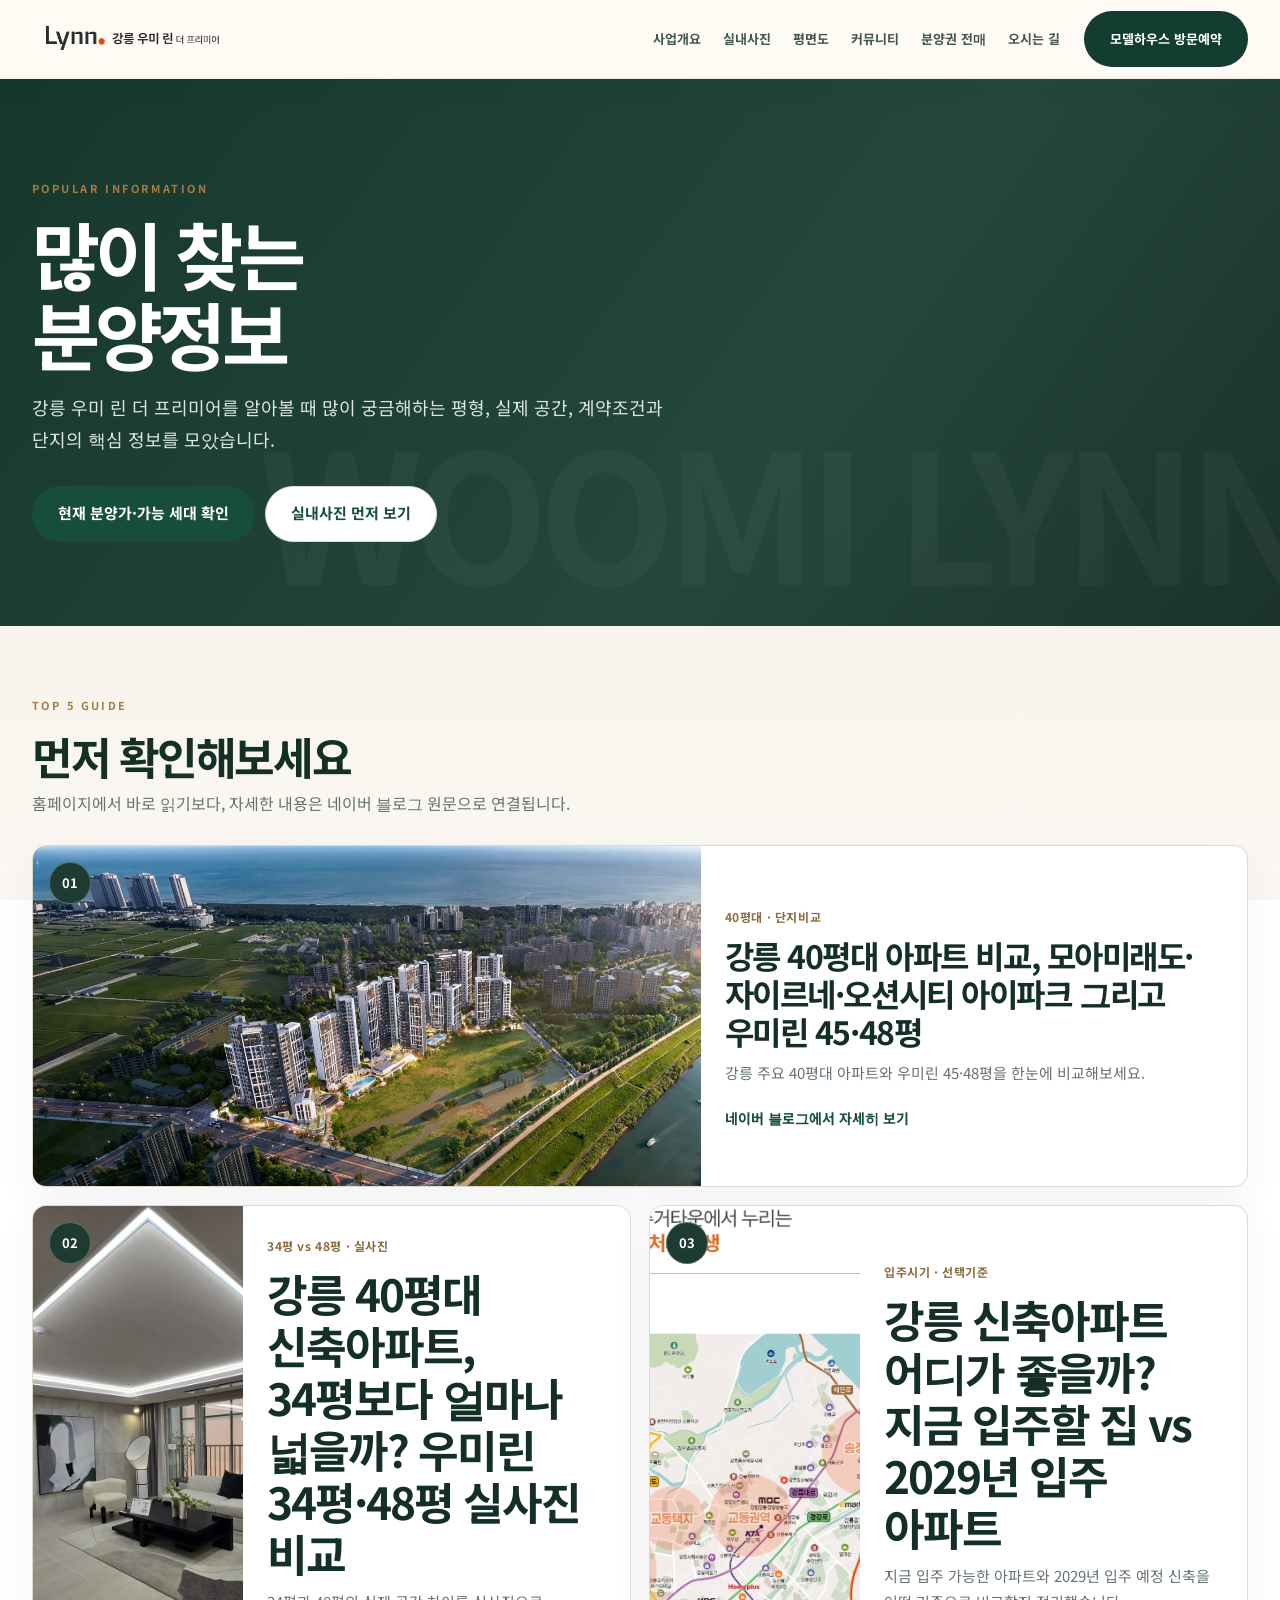
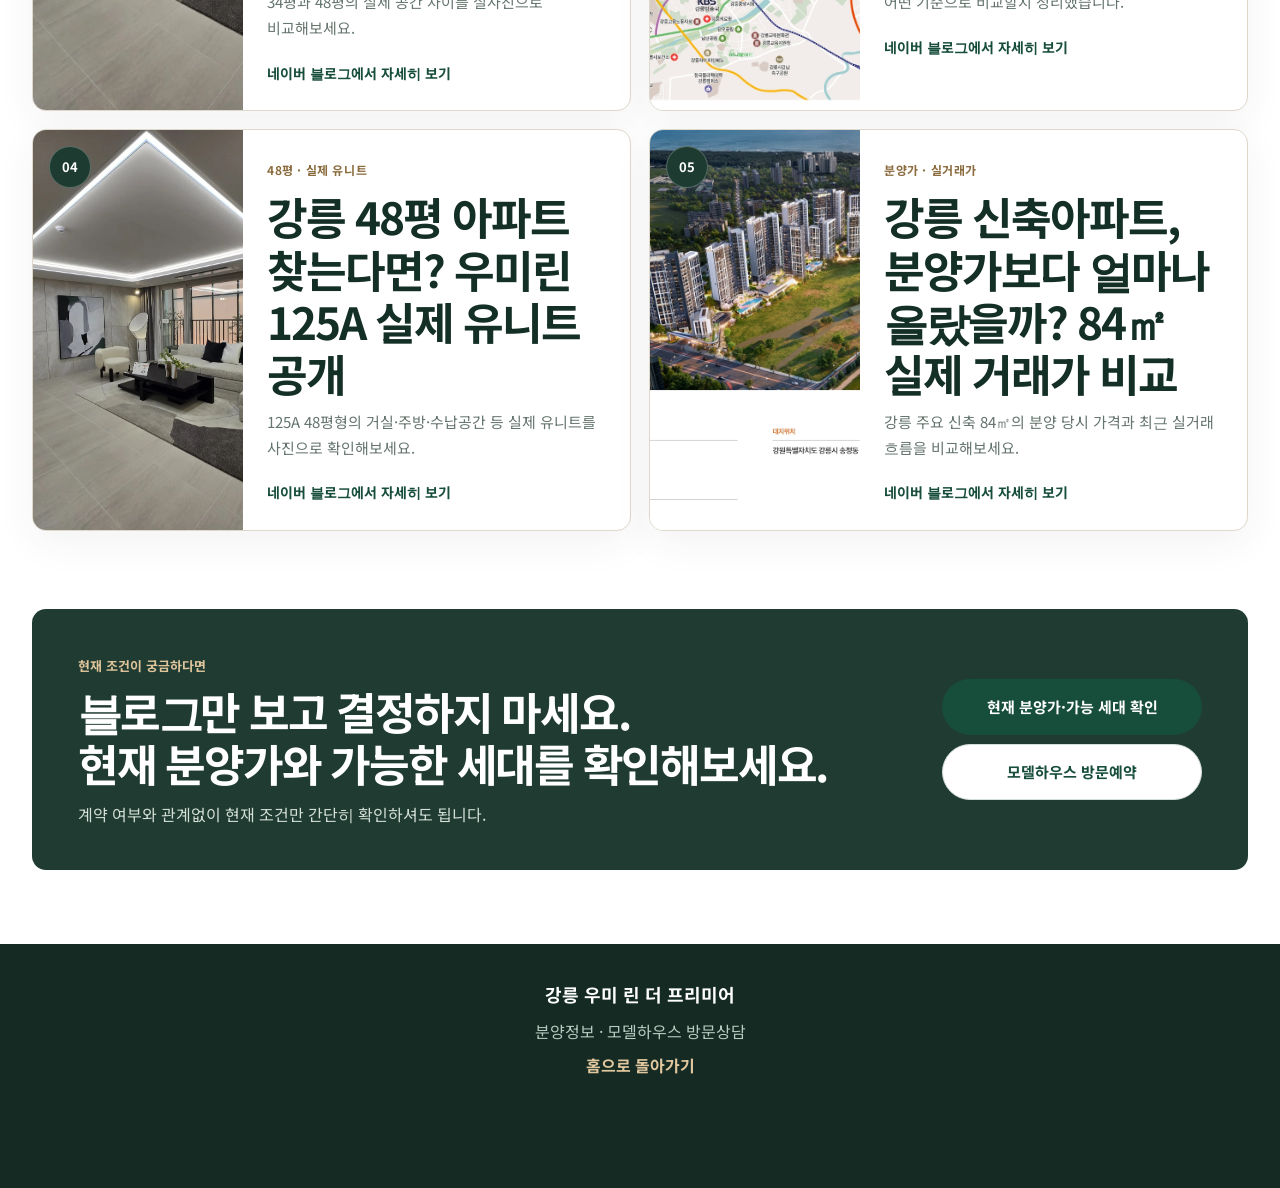
==== commit db01c657: "Add files via upload" ====
--- a/news.html
+++ b/news.html
@@ -31,7 +31,7 @@
 <a class="skip-link" href="#main">본문으로 바로가기</a>
 <header class="site-header"><div class="wrap header-inner">
   <a class="brand" href="index.html#top" aria-label="강릉 우미 린 더 프리미어 메인으로"><img src="images/logo.jpg" width="375" height="81" alt="우미 린"><span class="brand-copy"><strong>강릉 우미 린 더 프리미어</strong><small>GANGNEUNG · THE PREMIER</small></span></a>
-  <nav class="desktop-nav" aria-label="주요 메뉴"><a href="index.html#overview">사업개요</a><a href="index.html#interior">실내사진</a><a href="index.html#floor">평면도</a><a href="index.html#community">커뮤니티</a><a href="index.html#contact-map">오시는 길</a></nav>
+  <nav class="desktop-nav" aria-label="주요 메뉴"><a href="index.html#overview">사업개요</a><a href="index.html#interior">실내사진</a><a href="index.html#floor">평면도</a><a href="index.html#community">커뮤니티</a><a href="transfer.html">분양권 전매</a><a href="index.html#contact-map">오시는 길</a></nav>
   <div class="header-cta"><a class="btn btn-primary btn-small" href="index.html#reservation">모델하우스 방문예약</a></div>
 </div></header>
 
--- a/css/julia-premium.css
+++ b/css/julia-premium.css
@@ -482,3 +482,24 @@
   .popular-info-card p{font-size:13px;margin:7px 0 10px}
 }
 @media(max-width:390px){.popular-info-card{grid-template-columns:104px minmax(0,1fr)}.popular-info-card img{width:104px}.popular-info-card>div{padding:14px 12px}.popular-info-card p{display:none}}
+
+
+/* 2026-11-01 conversion popup: visit reservation gift */
+.visit-gift-popup{padding:0;border:0;border-radius:22px;max-width:min(430px,calc(100vw - 30px));width:100%;background:transparent;box-shadow:0 24px 70px rgba(14,56,44,.28)}
+.visit-gift-popup::backdrop{background:rgba(10,28,22,.58);backdrop-filter:blur(3px)}
+.visit-gift-popup-inner{position:relative;padding:34px 30px 28px;background:#fff;border:1px solid rgba(198,160,102,.45);border-radius:22px;text-align:center;color:#21352d}
+.visit-gift-popup-close{position:absolute;right:14px;top:12px;width:38px;height:38px;border:0;background:transparent;color:#6b786f;font-size:28px;line-height:1;cursor:pointer}
+.visit-gift-popup-kicker{display:inline-flex;padding:6px 11px;border-radius:999px;background:#173e31;color:#fff;font-size:12px;font-weight:800}
+.visit-gift-popup h2{margin:16px 0 10px;font-size:34px;line-height:1.18;letter-spacing:-.05em;color:#173e31}
+.visit-gift-popup h2 strong{color:#a77b43;font-size:1.12em}
+.visit-gift-popup p{margin:0 0 20px;color:#6b786f;font-size:15px;line-height:1.65}
+.visit-gift-popup small{display:block;margin-top:12px;color:#7d8881;font-size:11px;line-height:1.5}
+@media(max-width:600px){.visit-gift-popup-inner{padding:30px 22px 24px}.visit-gift-popup h2{font-size:30px}}
+
+/* Transfer category quick path */
+@media(min-width:801px){body.julia-premium .path-grid{grid-template-columns:repeat(4,minmax(0,1fr))}}
+body.julia-premium .transfer-path-card{background:linear-gradient(145deg,#153f32,#1e5b46);border-color:#153f32;color:#fff}
+body.julia-premium .transfer-path-card:hover{background:linear-gradient(145deg,#0f3529,#184b3a);border-color:#0f3529}
+body.julia-premium .transfer-path-card small{color:#d5e2dc}
+body.julia-premium .transfer-path-card .path-number{background:rgba(255,255,255,.11);color:#e7c996}
+body.julia-premium .transfer-path-card .path-arrow{background:rgba(255,255,255,.11);color:#efd7aa}
